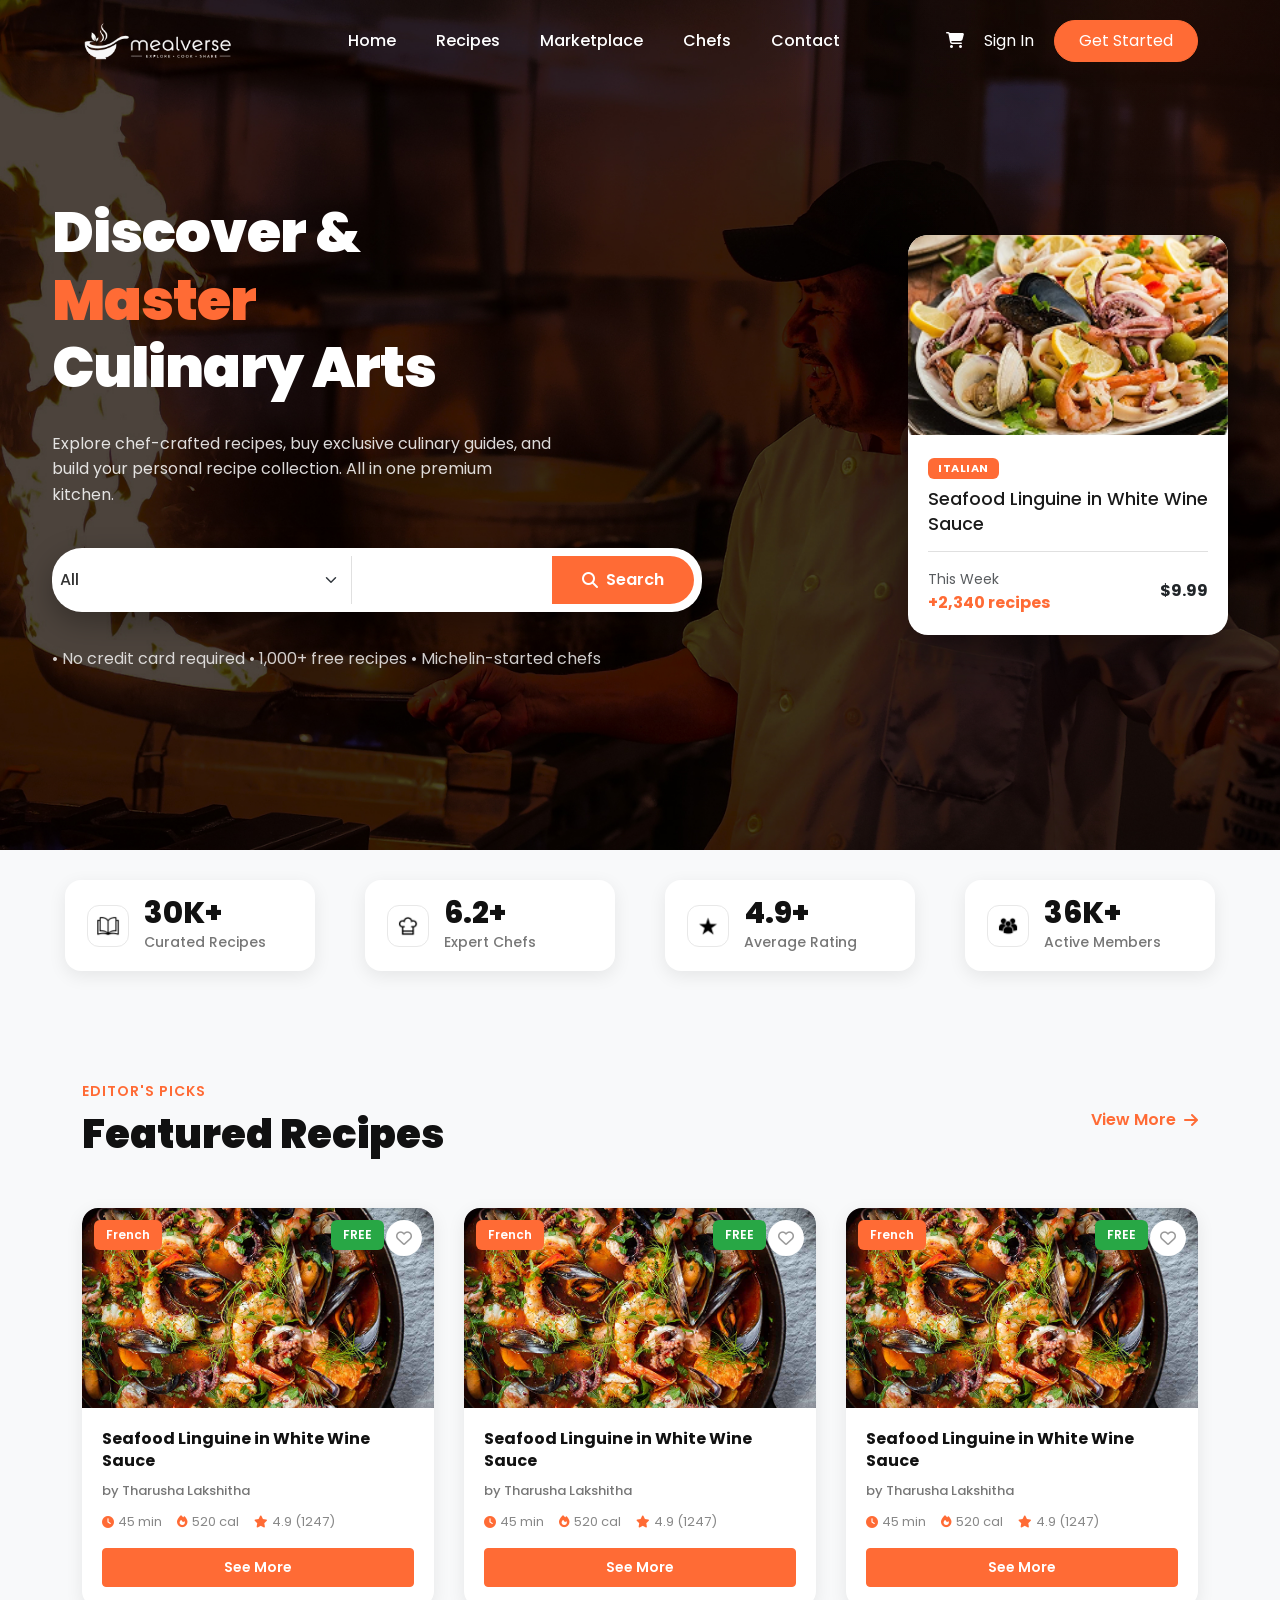
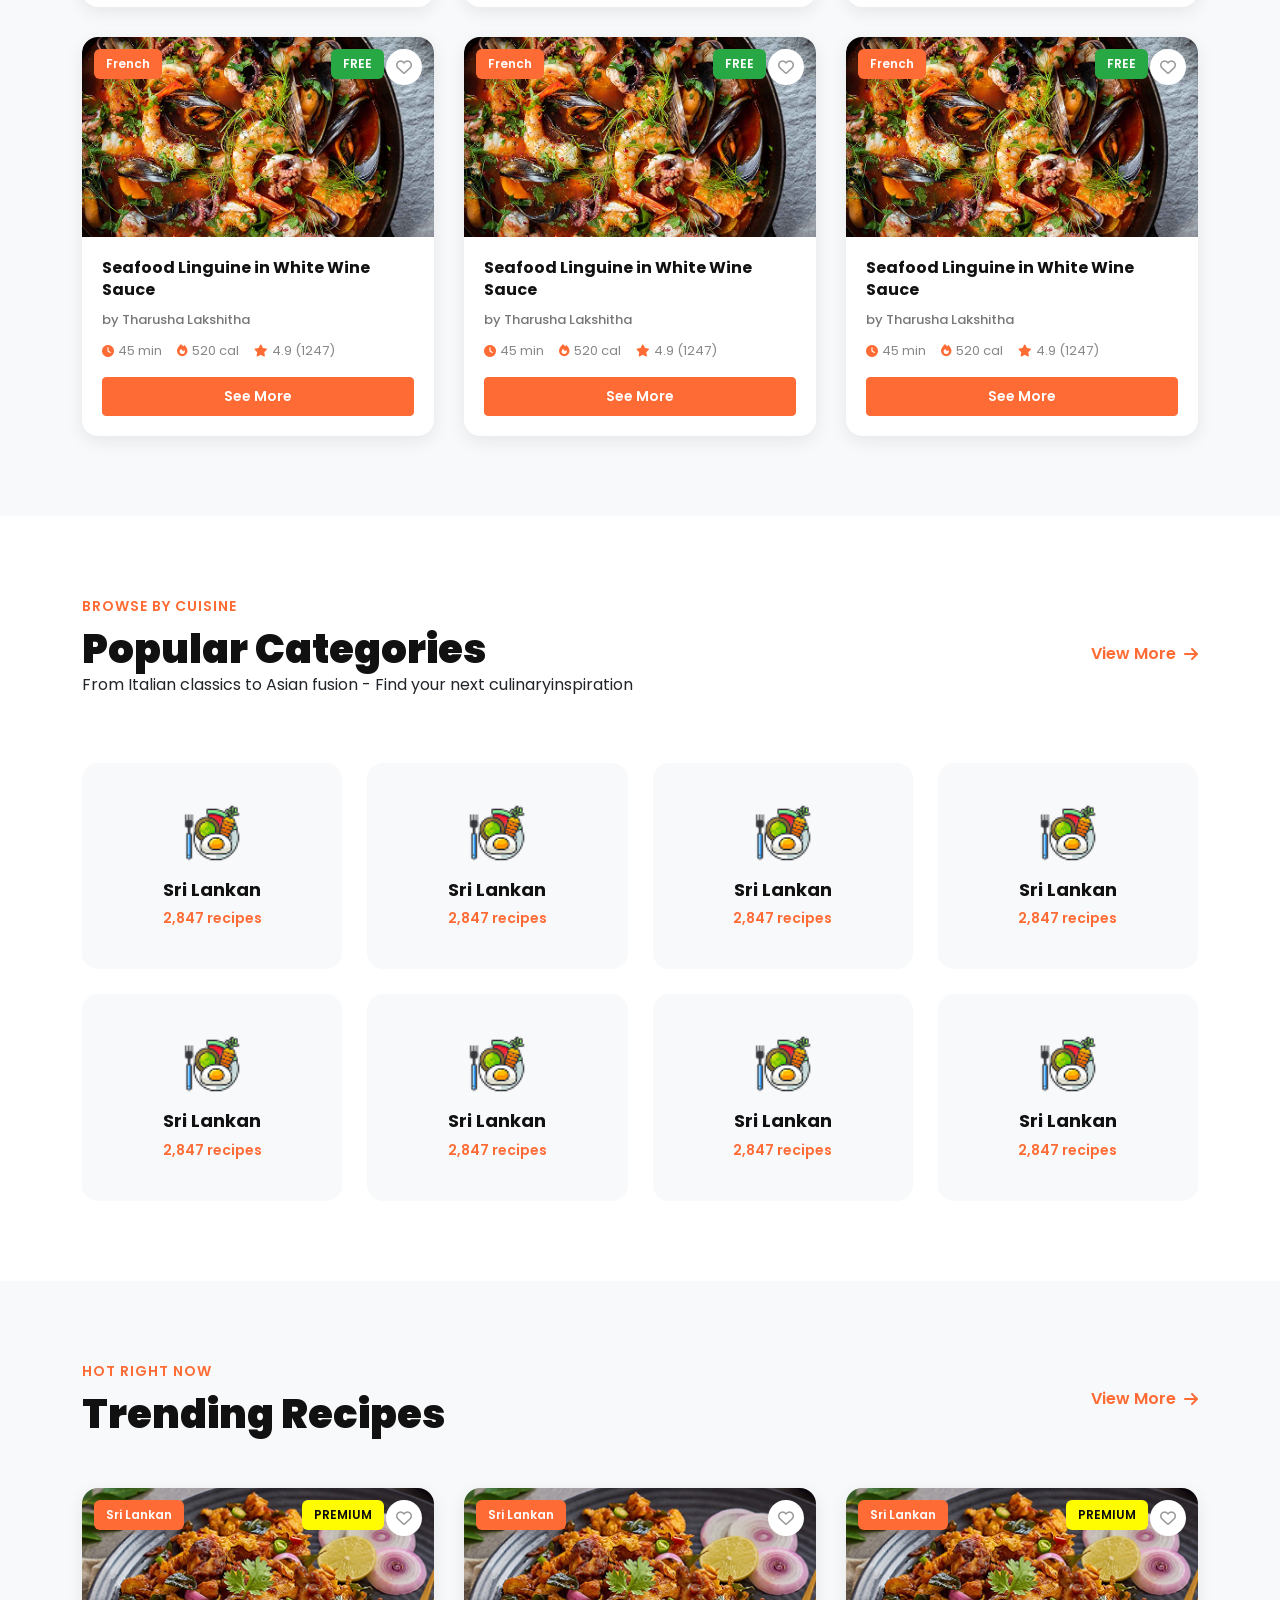
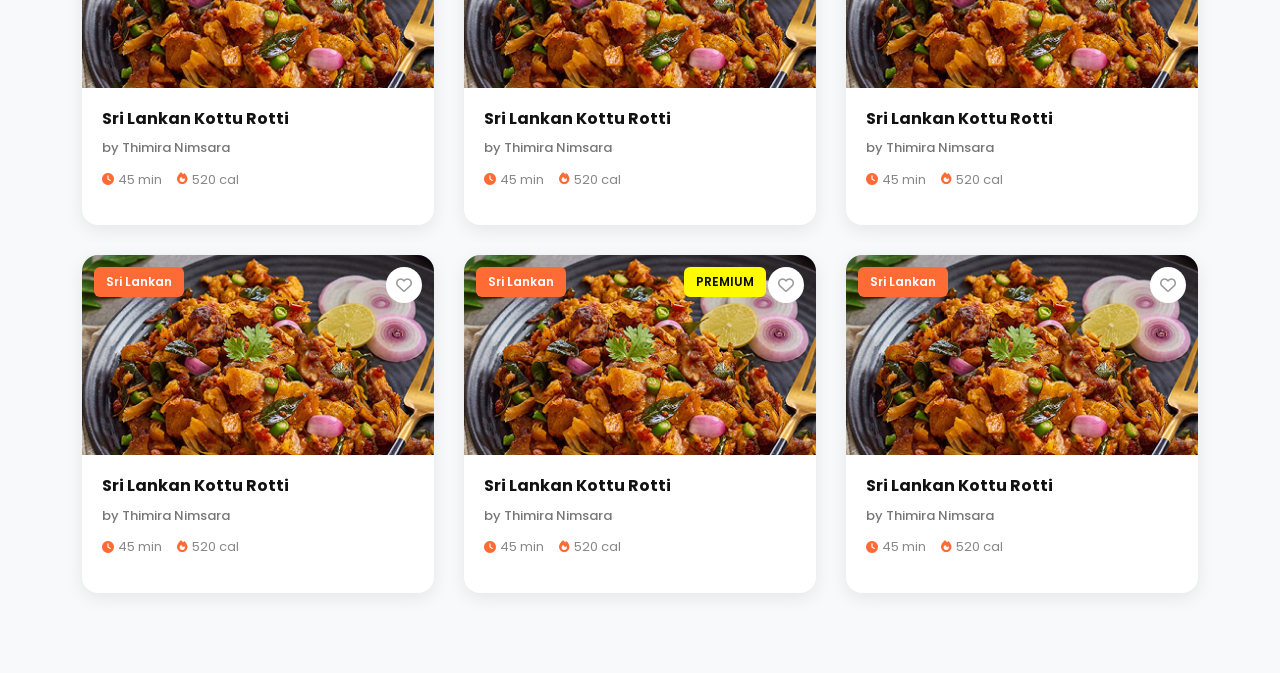
==== index.html @ d797e6d7 "Update index.html" ====
<!DOCTYPE html>

<html>

    <head>

        <meta charset="utf-8">
        <meta content="width=device-width, initial-scale=1.0" name="viewport">

        <link href="https://fonts.googleapis.com/css2?family=Poppins:wght@400;500;600;700;800;900&display=swap" rel="stylesheet">
        <link href="https://cdn.jsdelivr.net/npm/bootstrap@5.3.8/dist/css/bootstrap.min.css" rel="stylesheet" integrity="sha384-sRIl4kxILFvY47J16cr9ZwB07vP4J8+LH7qKQnuqkuIAvNWLzeN8tE5YBujZqJLB" crossorigin="anonymous">
        <link rel="stylesheet" href="https://cdnjs.cloudflare.com/ajax/libs/font-awesome/6.4.0/css/all.min.css">
        <link rel="stylesheet" href="css/style.css">
        
        <title>MealVerse</title>

    </head>


    <body>


        <!--navigation bar-->
       <nav class="navbar navbar-expand-lg">        
        <div class="container">


            <a href="#">
                <img src="css/images/logowhite.png" alt="Mealverse Logo" class="logo">
            </a>
            
            <button class="navbar-toggler" type="button"
                data-bs-toggle="collapse"
                data-bs-target="#navbarNav"
                aria-controls="navbarNav"
                aria-expanded="false"
                aria-label="Toggle navigation">

                <span class="navbar-toggler-icon"></span>
            </button>
            
            <div class="collapse navbar-collapse justify-content-center" id="navbarNav">
                <ul class="navbar-nav gap-lg-4">
            <ul class="navbar-nav gap-lg-4">
    <li class="nav-item"><a class="nav-link" href="index.html">Home</a></li>
    <li class="nav-item"><a class="nav-link" href="recipes.html">Recipes</a></li>
    <li class="nav-item"><a class="nav-link" href="#">Marketplace</a></li>
    <li class="nav-item"><a class="nav-link" href="#">Chefs</a></li>
    <li class="nav-item"><a class="nav-link active" href="contact.html">Contact</a></li>
</ul>

                <div class="nav-buttons mobile-nav-actions">
                    <a class="text-white" href="#"><i class="fa-solid fa-cart-shopping"></i> Cart</a>
                    <a href="#">Sign In</a>
                    <a class="btn btn-primary rounded-pill px-4 py-2" href="#">Get Started</a>
                </div>
            </div>
            <div class="nav-buttons desktop-nav-actions">
                <a class="text-white" href="#"><i class="fa-solid fa-cart-shopping"></i></a>
                <a href="#">Sign In</a>
                <a class="btn btn-primary rounded-pill px-4 py-2" href="#">Get Started</a>
            </div>
        </div>

       </nav>


       <!--hero section-->
       <section class="hero-bg">
        <div class="container-fluid">
            <div class="hero-content">
                <div class="hero-text">
                    <h1 class="hero-title">
                        Discover & <br>
                        <span class="text-primary">Master</span> <br>
                        Culinary Arts
                    </h1>
                    <p class="hero-subtitle">Explore chef-crafted recipes, buy exclusive culinary guides, and build your personal recipe collection. All in one premium kitchen.</p>



                    <!-- Search bar -->
                    <div class="search-wrapper">
                        <select class="form-select search-dropdown">
                            <option selected>All</option>
                            <option>Recipes</option>
                            <option>Chefs</option>
                            <option>Ingredients</option>
                        </select>
                        <input type="text" class="form-control search-input" placeholder="Search recipes, chefs, ingredients...">
                        <button class="btn btn-primary search-btn"><i class="fas fa-search"></i> Search</button>
                    </div>



                    <div class="hero-benefits span">
                        <span>•    No credit card required    •    1,000+ free recipes    •    Michelin-started chefs</span>
                    </div>

                </div>

                <div class="featured-card">
                    <img src="css/images/featured-recipe.jpg" alt="Seafood Linguine" class="card-img-top">
                    <div class="card-body">
                        <span class="badge bg-primary mb-2">ITALIAN</span>
                        <h5 class="card-title">Seafood Linguine in White Wine Sauce</h5>
                        <div class="card-footer">
                            <div>
                                <small class="text-muted">This Week</small>
                                <div class="text-primary fw-bold">+2,340 recipes</div>
                            </div>
                            <span class="fw-bold">$9.99</span>
                        </div>
                    </div>
                </div>
            </div>
        </div>
       </section>






       <!--Featured Tags under the hero-->
       <div class="stats-section">
            <div class="stat-card">
                <div class="stat-icon">
                    <img src="css/images/statsimg/recibook.png" alt="Chef Hat Icon">
                </div>

                <div class="stat-content">
                    <h3>30K+</h3>
                    <p>Curated Recipes</p>
                </div>
            </div>

            <div class="stat-card">
                <div class="stat-icon">
                    <img src="css/images/statsimg/chef-hat.png" alt="Chef Hat Icon">
                </div>

                <div class="stat-content">
                    <h3>6.2+</h3>
                    <p>Expert Chefs</p>
                </div>
            </div>


            <div class="stat-card">
                <div class="stat-icon">
                    <img src="css/images/statsimg/star.png" alt="Recipe Book Icon">
                </div>

                <div class="stat-content">
                    <h3>4.9+</h3>
                    <p>Average Rating</p>
                </div>
            </div>


            <div class="stat-card">
                <div class="stat-icon">
                    <img src="css/images/statsimg/people.png" alt="Bookmark Icon">
                </div>

                <div class="stat-content">
                    <h3>36K+</h3>
                    <p>Active Members</p>
                </div>
            </div>

       </div>



       <!-- featured recipes section -->

        <section class="featured-section">
            <div class="container">
                
                <!-- title -->
                <div class="section-header">
                    <div>
                        <p class="section-label">EDITOR'S PICKS</p>
                        <h2>Featured Recipes</h2>
                    </div>
                    <a href="recipes.html" class="view-more">View More <i class="fas fa-arrow-right"></i></a>
                </div>



                <!-- recipe cards -->
                <div class="recipe-grid">
                    
                    <div class="recipe-card">

                        <div class="recipe-image">
                            <img src="css/images/recipe card.jpg" alt="Recipe">
                            <span class="recipe-badge">French</span>
                            <span class="free-badge">FREE</span>
                            <button class="wishlist-btn"><i class="far fa-heart"></i></button>
                        </div>

                        <div class="recipe-info">
                            <h3>Seafood Linguine in White Wine Sauce</h3>
                            <p class="recipe-author">by Tharusha Lakshitha</p>
                            <div class="recipe-meta">
                                <span><i class="fas fa-clock"></i> 45 min</span>
                                <span><i class="fas fa-fire"></i> 520 cal</span>
                                <span><i class="fas fa-star"></i> 4.9 (1247)</span>
                            </div>
                            <a href="recipes.html" class="btn btn-primary btn-sm">See More</a>
                        </div>

                    </div>



                    <div class="recipe-card">

                        <div class="recipe-image">
                            <img src="css/images/recipe card.jpg" alt="Recipe">
                            <span class="recipe-badge">French</span>
                            <span class="free-badge">FREE</span>
                            <button class="wishlist-btn"><i class="far fa-heart"></i></button>
                        </div>

                        <div class="recipe-info">
                            <h3>Seafood Linguine in White Wine Sauce</h3>
                            <p class="recipe-author">by Tharusha Lakshitha</p>
                            <div class="recipe-meta">
                                <span><i class="fas fa-clock"></i> 45 min</span>
                                <span><i class="fas fa-fire"></i> 520 cal</span>
                                <span><i class="fas fa-star"></i> 4.9 (1247)</span>
                            </div>
                            <a href="#" class="btn btn-primary btn-sm">See More</a>
                        </div>
                        
                    </div>
                    

                    
                    <div class="recipe-card">

                        <div class="recipe-image">
                            <img src="css/images/recipe card.jpg" alt="Recipe">
                            <span class="recipe-badge">French</span>
                            <span class="free-badge">FREE</span>
                            <button class="wishlist-btn"><i class="far fa-heart"></i></button>
                        </div>

                        <div class="recipe-info">
                            <h3>Seafood Linguine in White Wine Sauce</h3>
                            <p class="recipe-author">by Tharusha Lakshitha</p>
                            <div class="recipe-meta">
                                <span><i class="fas fa-clock"></i> 45 min</span>
                                <span><i class="fas fa-fire"></i> 520 cal</span>
                                <span><i class="fas fa-star"></i> 4.9 (1247)</span>
                            </div>
                            <a href="#" class="btn btn-primary btn-sm">See More</a>
                        </div>
                        
                    </div>


                    
                    <div class="recipe-card">

                        <div class="recipe-image">
                            <img src="css/images/recipe card.jpg" alt="Recipe">
                            <span class="recipe-badge">French</span>
                            <span class="free-badge">FREE</span>
                            <button class="wishlist-btn"><i class="far fa-heart"></i></button>
                        </div>

                        <div class="recipe-info">
                            <h3>Seafood Linguine in White Wine Sauce</h3>
                            <p class="recipe-author">by Tharusha Lakshitha</p>
                            <div class="recipe-meta">
                                <span><i class="fas fa-clock"></i> 45 min</span>
                                <span><i class="fas fa-fire"></i> 520 cal</span>
                                <span><i class="fas fa-star"></i> 4.9 (1247)</span>
                            </div>
                            <a href="#" class="btn btn-primary btn-sm">See More</a>
                        </div>
                        
                    </div>
                    

                    
                    <div class="recipe-card">

                        <div class="recipe-image">
                            <img src="css/images/recipe card.jpg" alt="Recipe">
                            <span class="recipe-badge">French</span>
                            <span class="free-badge">FREE</span>
                            <button class="wishlist-btn"><i class="far fa-heart"></i></button>
                        </div>

                        <div class="recipe-info">
                            <h3>Seafood Linguine in White Wine Sauce</h3>
                            <p class="recipe-author">by Tharusha Lakshitha</p>
                            <div class="recipe-meta">
                                <span><i class="fas fa-clock"></i> 45 min</span>
                                <span><i class="fas fa-fire"></i> 520 cal</span>
                                <span><i class="fas fa-star"></i> 4.9 (1247)</span>
                            </div>
                            <a href="#" class="btn btn-primary btn-sm">See More</a>
                        </div>
                        
                    </div>
                    

                    
                    <div class="recipe-card">

                        <div class="recipe-image">
                            <img src="css/images/recipe card.jpg" alt="Recipe">
                            <span class="recipe-badge">French</span>
                            <span class="free-badge">FREE</span>
                            <button class="wishlist-btn"><i class="far fa-heart"></i></button>
                        </div>

                        <div class="recipe-info">
                            <h3>Seafood Linguine in White Wine Sauce</h3>
                            <p class="recipe-author">by Tharusha Lakshitha</p>
                            <div class="recipe-meta">
                                <span><i class="fas fa-clock"></i> 45 min</span>
                                <span><i class="fas fa-fire"></i> 520 cal</span>
                                <span><i class="fas fa-star"></i> 4.9 (1247)</span>
                            </div>
                            <a href="#" class="btn btn-primary btn-sm">See More</a>
                        </div>
                        
                    </div>
                    


                </div>

            </div>
        </section>




        <!--Populer Section-->

        <section class="popular-section">
            <div class="container">
                <div class="section-header">
                    <div>
                        <p class="section-label">BROWSE BY CUISINE</p>
                        <h2>Popular Categories</h2>
                        <p>From Italian classics to Asian fusion - Find your next culinaryinspiration</p>
                    </div>
                    <a href="#" class="view-more">View More <i class="fas fa-arrow-right"></i></a>
                </div>

                <div class="category-grid">

                    <div class="category-card">
                        <img src="css\images\catogories\cat1.png" alt="Category Icon">
                        <h3>Sri Lankan</h3>
                        <p>2,847 recipes</p>
                    </div>


                    <div class="category-card">
                        <img src="css\images\catogories\cat1.png" alt="Category Icon">
                        <h3>Sri Lankan</h3>
                        <p>2,847 recipes</p>
                    </div>
                    
                    
                    <div class="category-card">
                        <img src="css\images\catogories\cat1.png" alt="Category Icon">
                        <h3>Sri Lankan</h3>
                        <p>2,847 recipes</p>
                    </div>
                    
                    
                    <div class="category-card">
                        <img src="css\images\catogories\cat1.png" alt="Category Icon">
                        <h3>Sri Lankan</h3>
                        <p>2,847 recipes</p>
                    </div>
                    
                    
                    <div class="category-card">
                        <img src="css\images\catogories\cat1.png" alt="Category Icon">
                        <h3>Sri Lankan</h3>
                        <p>2,847 recipes</p>
                    </div>
                    
                    
                    <div class="category-card">
                        <img src="css\images\catogories\cat1.png" alt="Category Icon">
                        <h3>Sri Lankan</h3>
                        <p>2,847 recipes</p>
                    </div>
                    
                    
                    <div class="category-card">
                        <img src="css\images\catogories\cat1.png" alt="Category Icon">
                        <h3>Sri Lankan</h3>
                        <p>2,847 recipes</p>
                    </div>
                    
                    
                    <div class="category-card">
                        <img src="css\images\catogories\cat1.png" alt="Category Icon">
                        <h3>Sri Lankan</h3>
                        <p>2,847 recipes</p>
                    </div>
                    


                </div>
            </div>


        </section>




        <!-- trending recipes section -->

        <section class="trending-section">
            <div class="container">
                
                <!-- title -->
                <div class="section-header">
                    <div>
                        <p class="section-label">HOT RIGHT NOW</p>
                        <h2>Trending Recipes</h2>
                    </div>
                    <a href="#" class="view-more">View More <i class="fas fa-arrow-right"></i></a>
                </div>



                <!-- recipe cards -->
                <div class="recipe-grid">
                    
                    <div href="#"; class="recipe-card">

                        <div class="recipe-image">
                            <img src="css/images/trending/trending1.jpg" alt="trending recipe">
                            <span class="recipe-badge">Sri Lankan</span>
                            <span class="premium-badge">PREMIUM</span>
                            <button class="wishlist-btn"><i class="far fa-heart"></i></button>
                        </div>

                        <a href="#" class="recipe-link">
                            <div class="recipe-info">
                                <h3>Sri Lankan Kottu Rotti</h3>
                                <p class="recipe-author">by Thimira Nimsara</p>
                                <div class="recipe-meta">
                                    <span><i class="fas fa-clock"></i> 45 min</span>
                                    <span><i class="fas fa-fire"></i> 520 cal</span>
                                </div>
                            </div>
                        </a>
                    </div>


                    <div href="#"; class="recipe-card">

                        <div class="recipe-image">
                            <img src="css/images/trending/trending1.jpg" alt="trending recipe">
                            <span class="recipe-badge">Sri Lankan</span>
                            <button class="wishlist-btn"><i class="far fa-heart"></i></button>
                        </div>

                        <a href="#" class="recipe-link">
                            <div class="recipe-info">
                                <h3>Sri Lankan Kottu Rotti</h3>
                                <p class="recipe-author">by Thimira Nimsara</p>
                                <div class="recipe-meta">
                                    <span><i class="fas fa-clock"></i> 45 min</span>
                                    <span><i class="fas fa-fire"></i> 520 cal</span>
                                </div>
                            </div>
                        </a>
                    </div>


                    <div href="#"; class="recipe-card">

                        <div class="recipe-image">
                            <img src="css/images/trending/trending1.jpg" alt="trending recipe">
                            <span class="recipe-badge">Sri Lankan</span>
                            <span class="premium-badge">PREMIUM</span>
                            <button class="wishlist-btn"><i class="far fa-heart"></i></button>
                        </div>

                        <a href="#" class="recipe-link">
                            <div class="recipe-info">
                                <h3>Sri Lankan Kottu Rotti</h3>
                                <p class="recipe-author">by Thimira Nimsara</p>
                                <div class="recipe-meta">
                                    <span><i class="fas fa-clock"></i> 45 min</span>
                                    <span><i class="fas fa-fire"></i> 520 cal</span>
                                </div>
                            </div>
                        </a>
                    </div>


                    <div href="#"; class="recipe-card">

                        <div class="recipe-image">
                            <img src="css/images/trending/trending1.jpg" alt="trending recipe">
                            <span class="recipe-badge">Sri Lankan</span>
                            <button class="wishlist-btn"><i class="far fa-heart"></i></button>
                        </div>

                        <a href="#" class="recipe-link">
                            <div class="recipe-info">
                                <h3>Sri Lankan Kottu Rotti</h3>
                                <p class="recipe-author">by Thimira Nimsara</p>
                                <div class="recipe-meta">
                                    <span><i class="fas fa-clock"></i> 45 min</span>
                                    <span><i class="fas fa-fire"></i> 520 cal</span>
                                </div>
                            </div>
                        </a>
                    </div>


                    <div href="#"; class="recipe-card">

                        <div class="recipe-image">
                            <img src="css/images/trending/trending1.jpg" alt="trending recipe">
                            <span class="recipe-badge">Sri Lankan</span>
                            <span class="premium-badge">PREMIUM</span>
                            <button class="wishlist-btn"><i class="far fa-heart"></i></button>
                        </div>

                        <a href="#" class="recipe-link">
                            <div class="recipe-info">
                                <h3>Sri Lankan Kottu Rotti</h3>
                                <p class="recipe-author">by Thimira Nimsara</p>
                                <div class="recipe-meta">
                                    <span><i class="fas fa-clock"></i> 45 min</span>
                                    <span><i class="fas fa-fire"></i> 520 cal</span>
                                </div>
                            </div>
                        </a>
                    </div>


                    <div href="#"; class="recipe-card">
                        
                        <div class="recipe-image">
                            <img src="css/images/trending/trending1.jpg" alt="trending recipe">
                            <span class="recipe-badge">Sri Lankan</span>
                            <button class="wishlist-btn"><i class="far fa-heart"></i></button>
                        </div>

                        <a href="#" class="recipe-link">
                            <div class="recipe-info">
                                <h3>Sri Lankan Kottu Rotti</h3>
                                <p class="recipe-author">by Thimira Nimsara</p>
                                <div class="recipe-meta">
                                    <span><i class="fas fa-clock"></i> 45 min</span>
                                    <span><i class="fas fa-fire"></i> 520 cal</span>
                                </div>
                            </div>
                        </a>
                    </div>
                    




                </div>
            </div>
        </section>
       



       <!-- Bootstrap JS library-->
    <script src="https://cdn.jsdelivr.net/npm/bootstrap@5.3.8/dist/js/bootstrap.bundle.min.js" integrity="sha384-FKyoEForCGlyvwx9Hj09JcYn3nv7wiPVlz7YYwJrWVcXK/BmnVDxM+D2scQbITxI" crossorigin="anonymous"></script>
    </body>

</html>
---- css/style.css ----
:root {
            --bs-primary: #FF6B35;
            --bs-primary-rgb: 255, 107, 53;
            --dark-bg: #1A1A1A;
            --darker-bg: #0F0F0F;
        }
        
        .navbar{
          position:absolute;
          background: transparent;
          top:0;
          left: 0;
          width: 100%;
          padding: 20px 0;
          z-index: 1000;
        }

        .navbar .container {
          align-items: center;
          gap: 1rem;
        }

        .logo{
          width: 150px;
          height: auto;
          margin-right: 10px;
        }

        .navbar-brand{
          color: #fff;
        }

        .navbar-toggler {
          border: 0;
          padding: 0.35rem;
          margin-left: auto;
        }

        .navbar-toggler:focus {
          box-shadow: none;
        }

        .navbar-toggler-icon {
          background-image: url("data:image/svg+xml,%3csvg xmlns='http://www.w3.org/2000/svg' viewBox='0 0 30 30'%3e%3cpath stroke='rgba(255,255,255,1)' stroke-linecap='round' stroke-miterlimit='10' stroke-width='2' d='M4 7h22M4 15h22M4 23h22'/%3e%3c/svg%3e");
          width: 1.4rem;
          height: 1.4rem;
        }

        .navbar-collapse {
          justify-content: center;
        }

        .navbar-nav {
          gap: 0.5rem 1.5rem;
        }

        .nav-buttons{
          display:flex;
          align-items:center;
          gap:20px;
          margin-left: auto;
        }

        .nav-buttons a {
          color: white;
          text-decoration: none;
        }

        .mobile-nav-actions {
          display: none;
        }

        .nav-link{
          color: white !important;
          font-weight: 500;
        }

        .nav-link:hover {
          color: var(--bs-primary) !important;
        }

        @media (max-width:991px){

    .navbar .container {
        flex-wrap: wrap;
    }

    .navbar-collapse{
        margin-top:16px;
        width: 100%;
        background:rgba(0,0,0,.9);
        border-radius:12px;
        padding:16px 20px;
    }

    .navbar-nav{
        text-align:center;
        display: flex;
        flex-direction: column;
        gap: 0.25rem;
    }

    .nav-link{
        padding:10px 0;
    }

    .desktop-nav-actions {
        display: none;
    }

    .mobile-nav-actions {
        display: flex;
        flex-direction: column;
        gap: 12px;
        margin-top: 16px;
        width: 100%;
        align-items: center;
        margin-left: 0;
    }

    .mobile-nav-actions .btn {
        width: 100%;
        text-align: center;
    }

}

@media (max-width:576px){
    .logo{
        width: 120px;
    }

    .navbar-toggler {
        margin-left: auto;
    }
}









    body {
      font-family: 'Poppins', sans-serif;
      background-color: #f8f9fa;
      color: #212529;
      margin: 0;
      padding: 0;
    }

    .text-primary { color: var(--bs-primary) !important; }
    .bg-primary { background-color: var(--bs-primary) !important; }
    
    .btn-primary { 
      background-color: var(--bs-primary); 
      border-color: var(--bs-primary); 
    }
    
    .btn-primary:hover {
      background-color: #e55a2b;
      border-color: #e55a2b;
    }

    /* Hero Section */
    .hero-bg {
      background: url('images/background.jpg');
      background-size: cover;
      background-position: center;
      background-attachment: fixed;
      min-height: 850px;
      display: flex;
      align-items: center;
      padding: 80px 40px 60px;
      position: relative;
      overflow: hidden;
    }

    .hero-bg::before {
      content: '';
      position: absolute;
      inset: -50% -20% auto auto;
      width: 800px;
      height: 800px;
      background: radial-gradient(circle, rgba(255, 107, 53, 0.08) 0%, transparent 70%);
      border-radius: 50%;
      z-index: 0;
    }

    .hero-bg .container-fluid {
      position: relative;
      z-index: 1;
    }

    .hero-content {
      display: flex;
      align-items: center;
      gap: 60px;
      max-width: 1400px;
      margin: 0 auto;
    }

    .hero-text {
      flex: 1;
      color: white;
      min-width: 500px;
    }

    .hero-title {
      font-size: 3.5rem;
      font-weight: 900;
      line-height: 1.2;
      margin-bottom: 30px;
      letter-spacing: -1px;
    }

    .hero-subtitle {
      font-size: 1rem;
      line-height: 1.6;
      margin-bottom: 40px;
      color: rgba(255, 255, 255, 0.85);
      max-width: 500px;
    }

    /* Search Bar */
    .search-wrapper {
      display: flex;
      gap: 0;
      align-items: center;
      background: white;
      border-radius: 30px;
      padding: 8px;
      box-shadow: 0 10px 30px rgba(0, 0, 0, 0.3);
      max-width: 650px;
      margin-bottom: 35px;
    }

    .search-dropdown {
      border: none;
      border-right: 1px solid #e0e0e0;
      border-radius: 25px 0 0 25px;
      padding: 12px 0px;

      font-weight: 500;
      background-color: white;
      color: #333;
    }

    .search-dropdown:focus {
      outline: none;
      box-shadow: none;
      border-right: 1px solid #e0e0e0;
    }

    .search-input {
      flex: 1;
      border: none;
      padding: 12px 100px;
      background: transparent;
      color: #333;
    }

    .search-input::placeholder { color: #999; }
    .search-input:focus { outline: none; }

    .search-btn {
      border: none;
      border-radius: 0 25px 25px 0;
      padding: 12px 30px;
      background-color: var(--bs-primary);
      color: white;
      font-weight: 600;
      cursor: pointer;
      display: flex;
      align-items: center;
      gap: 8px;
      white-space: nowrap;
    }

    .search-btn:hover { background-color: #e55a2b; }



    /* Hero Benefits */

    .hero-benefits span {
      display: flex;
      align-items: center;
      gap: 8px;
      color: rgba(255, 255, 255, 0.8);
    }


    /* Featured Card */
    .featured-card {
      flex-shrink: 0;
      width: 320px;
      background: white;
      border-radius: 20px;
      overflow: hidden;
      box-shadow: 0 20px 50px rgba(0, 0, 0, 0.4);
      transition: all 0.3s ease;
    }

    .featured-card:hover {
      transform: translateY(-10px);
      box-shadow: 0 30px 60px rgba(0, 0, 0, 0.5);
    }

    .featured-card .card-img-top {
      height: 200px;
      object-fit: cover;
      transition: transform 0.3s ease;
    }

    .featured-card:hover .card-img-top { transform: scale(1.05); }

    .featured-card .card-body {
      padding: 20px;
    }

    .featured-card .badge {
      font-size: 0.7rem;
      letter-spacing: 0.5px;
      padding: 5px 10px;
    }

    .featured-card .card-title {
      font-size: 1.1rem;
      color: #1a1a1a;
      margin-bottom: 15px;
      line-height: 1.4;
    }

    .featured-card .card-footer {
      display: flex;
      justify-content: space-between;
      align-items: center;
      padding-top: 15px;
      border-top: 1px solid #e0e0e0;
      background: transparent;
      padding-left: 0;
      padding-right: 0;
    }

    /* Responsive */
    @media (max-width: 1200px) {
      .hero-content { gap: 40px; }
      .hero-text { min-width: auto; }
      .hero-title { font-size: 2.8rem; }
      .featured-card { width: 280px; }
    }

    @media (max-width: 992px) {
      .hero-bg { padding: 60px 20px 40px; }
      .hero-content { flex-direction: column; gap: 50px; }
      .hero-text { 
        min-width: auto;
        width: 100%;
        text-align: center;
      }
      .hero-title { font-size: 2.5rem; }
      .search-wrapper { max-width: 100%; }
      .hero-benefits { justify-content: center; }
      .featured-card { width: 100%; max-width: 350px; }
    }

    @media (max-width: 576px) {
      .hero-bg { 
        min-height: auto;
        padding: 40px 15px 30px;
      }
      .hero-title { font-size: 1.8rem; }
      .hero-subtitle { font-size: 0.9rem; }
      .search-wrapper { 
        flex-direction: column;
        border-radius: 15px;
        max-width: 100%;
      }
      .search-dropdown { border-radius: 12px 12px 0 0; border-right: none; border-bottom: 1px solid #e0e0e0; }
      .search-input { border-radius: 0; }
      .search-btn { border-radius: 0 0 12px 12px; width: 100%; justify-content: center; }
      .hero-benefits { flex-direction: column; gap: 15px; }
      .featured-card { width: 100%; max-width: 100%; }
    }



    .stats-section {
      display: flex;
      flex-wrap: wrap;
      gap: 50px;
      justify-content: center;
      margin-top: 30px;
      margin-bottom: 30px;
    }

    .stat-card{
      display:flex;
      align-items:center;
      gap:15px;

      background:#fff;
      padding:18px 22px;

      border-radius:16px;
      box-shadow:0 5px 18px rgba(0,0,0,.08);

      width:250px;
    }

    .stat-icon{
      width:42px;
      height:42px;

      display:flex;
      align-items:center;
      justify-content:center;

      border:1px solid #e8e8e8;
      border-radius:12px;

      color:#FF6B35;
      font-size:18px;

      flex-shrink:0;
      overflow: hidden;
    }

    /* added icons for stats section */
    .stat-icon img,
    .stat-icon svg {
      width: 24px;
      height: 24px;
      display: block;
      object-fit: contain;
    }

    .stat-icon svg {
      fill: currentColor;
    }

    .stat-content h3{
      margin:0;
      font-size:30px;
      font-weight:800;
      line-height:1;
      color:#111;
    }

   .stat-content p{
      margin-top:4px;
      margin-bottom:0;

      font-size:14px;
      color:#777;
      font-weight:500;
    }

    .featured-section{
      padding: 80px 0;
      background-color: #f8f9fa;
    }

    .section-header {
      display: flex;
      justify-content: space-between;
      align-items: center;
      margin-bottom: 50px;
    }

    .section-label {
      color: var(--bs-primary);
      font-weight: 600;
      font-size: 14px;
      margin: 0 0 8px 0;
      text-transform: uppercase;
      letter-spacing: 1px;
    }

    .section-header h2 {
      margin: 0;
      font-size: 40px;
      font-weight: 900;
      color: #111;
    }

    .view-more {
      color: var(--bs-primary);
      text-decoration: none;
      font-weight: 600;
      font-size: 16px;
      display: flex;
      align-items: center;
      gap: 8px;
      transition: gap 0.3s ease;
    }

    .view-more:hover {
      gap: 12px;
    }

    .recipe-grid {
      display: grid;
      grid-template-columns: repeat(3, 1fr);
      gap: 30px;
    }

    .recipe-card {
      background: white;
      border-radius: 16px;
      overflow: hidden;
      box-shadow: 0 5px 18px rgba(0, 0, 0, 0.08);
      transition: transform 0.3s ease, box-shadow 0.3s ease;
    }

    .recipe-card:hover {
      transform: translateY(-5px);
      box-shadow: 0 10px 30px rgba(0, 0, 0, 0.12);
    }

    .recipe-image {
      position: relative;
      width: 100%;
      height: 200px;
      overflow: hidden;
    }

    .recipe-image img {
      width: 100%;
      height: 100%;
      object-fit: cover;
    }

    .recipe-badge {
      position: absolute;
      top: 12px;
      left: 12px;
      background-color: var(--bs-primary);
      color: white;
      padding: 6px 12px;
      border-radius: 6px;
      font-weight: 600;
      font-size: 12px;
    }


    /*recipe container special recipe bacgroudn colour*/
    .recipe-badge.special {
      background-color: #28a745;
    }

    .free-badge {
      position: absolute;
      top: 12px;
      right: 50px;
      background-color: #28a745;
      color: white;
      padding: 6px 12px;
      border-radius: 6px;
      font-weight: 600;
      font-size: 12px;
    }

    .wishlist-btn {
      position: absolute;
      top: 12px;
      right: 12px;
      background: white;
      border: none;
      width: 36px;
      height: 36px;
      border-radius: 50%;
      display: flex;
      align-items: center;
      justify-content: center;
      cursor: pointer;
      color: #999;
      font-size: 16px;
      transition: all 0.3s ease;
    }

    .wishlist-btn:hover {
      background-color: var(--bs-primary);
      color: white;
    }

    .recipe-info {
      padding: 20px;
    }

    .recipe-info h3 {
      margin: 0 0 8px 0;
      font-size: 16px;
      font-weight: 700;
      color: #111;
      line-height: 1.4;
    }

    .recipe-author {
      margin: 0 0 12px 0;
      font-size: 13px;
      color: #777;
      font-weight: 500;
    }

    .recipe-meta {
      display: flex;
      gap: 15px;
      font-size: 13px;
      color: #888;
      margin-bottom: 16px;
    }

    .recipe-meta span {
      display: flex;
      align-items: center;
      gap: 4px;
    }

    .recipe-meta i {
      color: var(--bs-primary);
      font-size: 12px;
    }

    .recipe-info .btn-primary {
      width: 100%;
      font-weight: 600;
      padding: 8px 12px;
    }

    @media (max-width: 1024px) {
      .recipe-grid {
        grid-template-columns: repeat(2, 1fr);
        gap: 25px;
      }

      .section-header h2 {
        font-size: 32px;
      }
    }

    @media (max-width: 576px) {
      .featured-section {
        padding: 50px 0;
      }

      .section-header {
        flex-direction: column;
        align-items: flex-start;
        margin-bottom: 30px;
      }

      .recipe-grid {
        grid-template-columns: 1fr;
        gap: 20px;
      }

      .section-header h2 {
        font-size: 28px;
      }

      .view-more {
        margin-top: 12px;
        font-size: 14px;
      }

      .recipe-image {
        height: 160px;
      }

      .recipe-info {
        padding: 16px;
      }

      .recipe-info h3 {
        font-size: 14px;
      }

      .recipe-meta {
        gap: 10px;
        font-size: 12px;
        margin-bottom: 12px;
      }
    }

      .popular-section{
      padding: 80px 0;
      background-color: white ;
    }


    .category-grid {
      display: grid;
      grid-template-columns: repeat(4, 1fr);
      gap: 25px;
    }

    .category-card {
      background: #f8f9fa;
      border-radius: 16px;
      padding: 40px 20px;
      text-align: center;
      transition: all 0.3s ease;
      cursor: pointer;
    }

    .category-card:hover {
      background: #eef0f4;
      transform: translateY(-5px);
    }

    .category-card img {
      width: 60px;
      height: 60px;
      margin-bottom: 16px;
      object-fit: contain;
    }

    .category-card h3 {
      margin: 0 0 8px 0;
      font-size: 18px;
      font-weight: 700;
      color: #111;
    }

    .category-card p {
      margin: 0;
      font-size: 14px;
      font-weight: 600;
      color: var(--bs-primary);
    }


    .trending-section{
      padding: 80px 0;
      background-color: #f8f9fa;
    }

    @media (max-width: 576px) {
    .trending-section {
      padding: 50px 0;
    }
    }

    .premium-badge {
    position: absolute;
    top: 12px;
    right: 50px;
    background-color: #fffb00;
    color: rgb(12, 12, 12);
    padding: 6px 12px;
    border-radius: 6px;
    font-weight: 600;
    font-size: 12px;
    }

    .recipe-link {
    text-decoration: none;
    color: inherit;
    display: block;
    }

    .recipe-link:hover {
    text-decoration: none;
    color: inherit;
    }
/* ================= Contact Page Styles ================= */

.contact-hero {
  background: linear-gradient(rgba(15, 15, 15, 0.85), rgba(15, 15, 15, 0.85)), url('images/background.jpg');
  background-size: cover;
  background-position: center;
  padding: 140px 20px 60px;
}

.contact-hero h1 {
  font-size: 3rem;
}

.contact-hero p {
  color: rgba(255, 255, 255, 0.8);
  max-width: 600px;
  margin: 0 auto;
}

.contact-info-wrapper {
  background-color: var(--dark-bg);
  box-shadow: 0 10px 30px rgba(0, 0, 0, 0.15);
}

.info-icon {
  width: 45px;
  height: 45px;
  background-color: rgba(255, 107, 53, 0.15);
  color: var(--bs-primary);
  display: flex;
  align-items: center;
  justify-content: center;
  border-radius: 12px;
  font-size: 18px;
}

.social-btn {
  display: inline-flex;
  align-items: center;
  justify-content: center;
  width: 38px;
  height: 38px;
  background-color: rgba(255, 255, 255, 0.1);
  color: #fff;
  border-radius: 50%;
  margin-right: 8px;
  text-decoration: none;
  transition: all 0.3s ease;
}

.social-btn:hover {
  background-color: var(--bs-primary);
  color: #fff;
  transform: translateY(-3px);
}

.contact-form-card {
  border: 1px solid #eee;
}

.custom-input {
  padding: 12px 16px;
  border-radius: 10px;
  border: 1px solid #e0e0e0;
  background-color: #f8f9fa;
}

.custom-input:focus {
  border-color: var(--bs-primary);
  box-shadow: 0 0 0 0.25rem rgba(255, 107, 53, 0.15);
  background-color: #fff;
}
/* ================= Contact Page Styles ================= */

.contact-hero {
  background: linear-gradient(rgba(15, 15, 15, 0.85), rgba(15, 15, 15, 0.85)), url('images/background.jpg');
  background-size: cover;
  background-position: center;
  padding: 140px 20px 60px;
}

.contact-hero h1 {
  font-size: 3rem;
}

.contact-hero p {
  color: rgba(255, 255, 255, 0.8);
  max-width: 600px;
  margin: 0 auto;
}

.contact-info-wrapper {
  background-color: var(--dark-bg);
  box-shadow: 0 10px 30px rgba(0, 0, 0, 0.15);
}

.info-icon {
  width: 45px;
  height: 45px;
  background-color: rgba(255, 107, 53, 0.15);
  color: var(--bs-primary);
  display: flex;
  align-items: center;
  justify-content: center;
  border-radius: 12px;
  font-size: 18px;
}

.social-btn {
  display: inline-flex;
  align-items: center;
  justify-content: center;
  width: 38px;
  height: 38px;
  background-color: rgba(255, 255, 255, 0.1);
  color: #fff;
  border-radius: 50%;
  margin-right: 8px;
  text-decoration: none;
  transition: all 0.3s ease;
}

.social-btn:hover {
  background-color: var(--bs-primary);
  color: #fff;
  transform: translateY(-3px);
}

.contact-form-card {
  border: 1px solid #eee;
}

.custom-input {
  padding: 12px 16px;
  border-radius: 10px;
  border: 1px solid #e0e0e0;
  background-color: #f8f9fa;
}

.custom-input:focus {
  border-color: var(--bs-primary);
  box-shadow: 0 0 0 0.25rem rgba(255, 107, 53, 0.15);
  background-color: #fff;
}
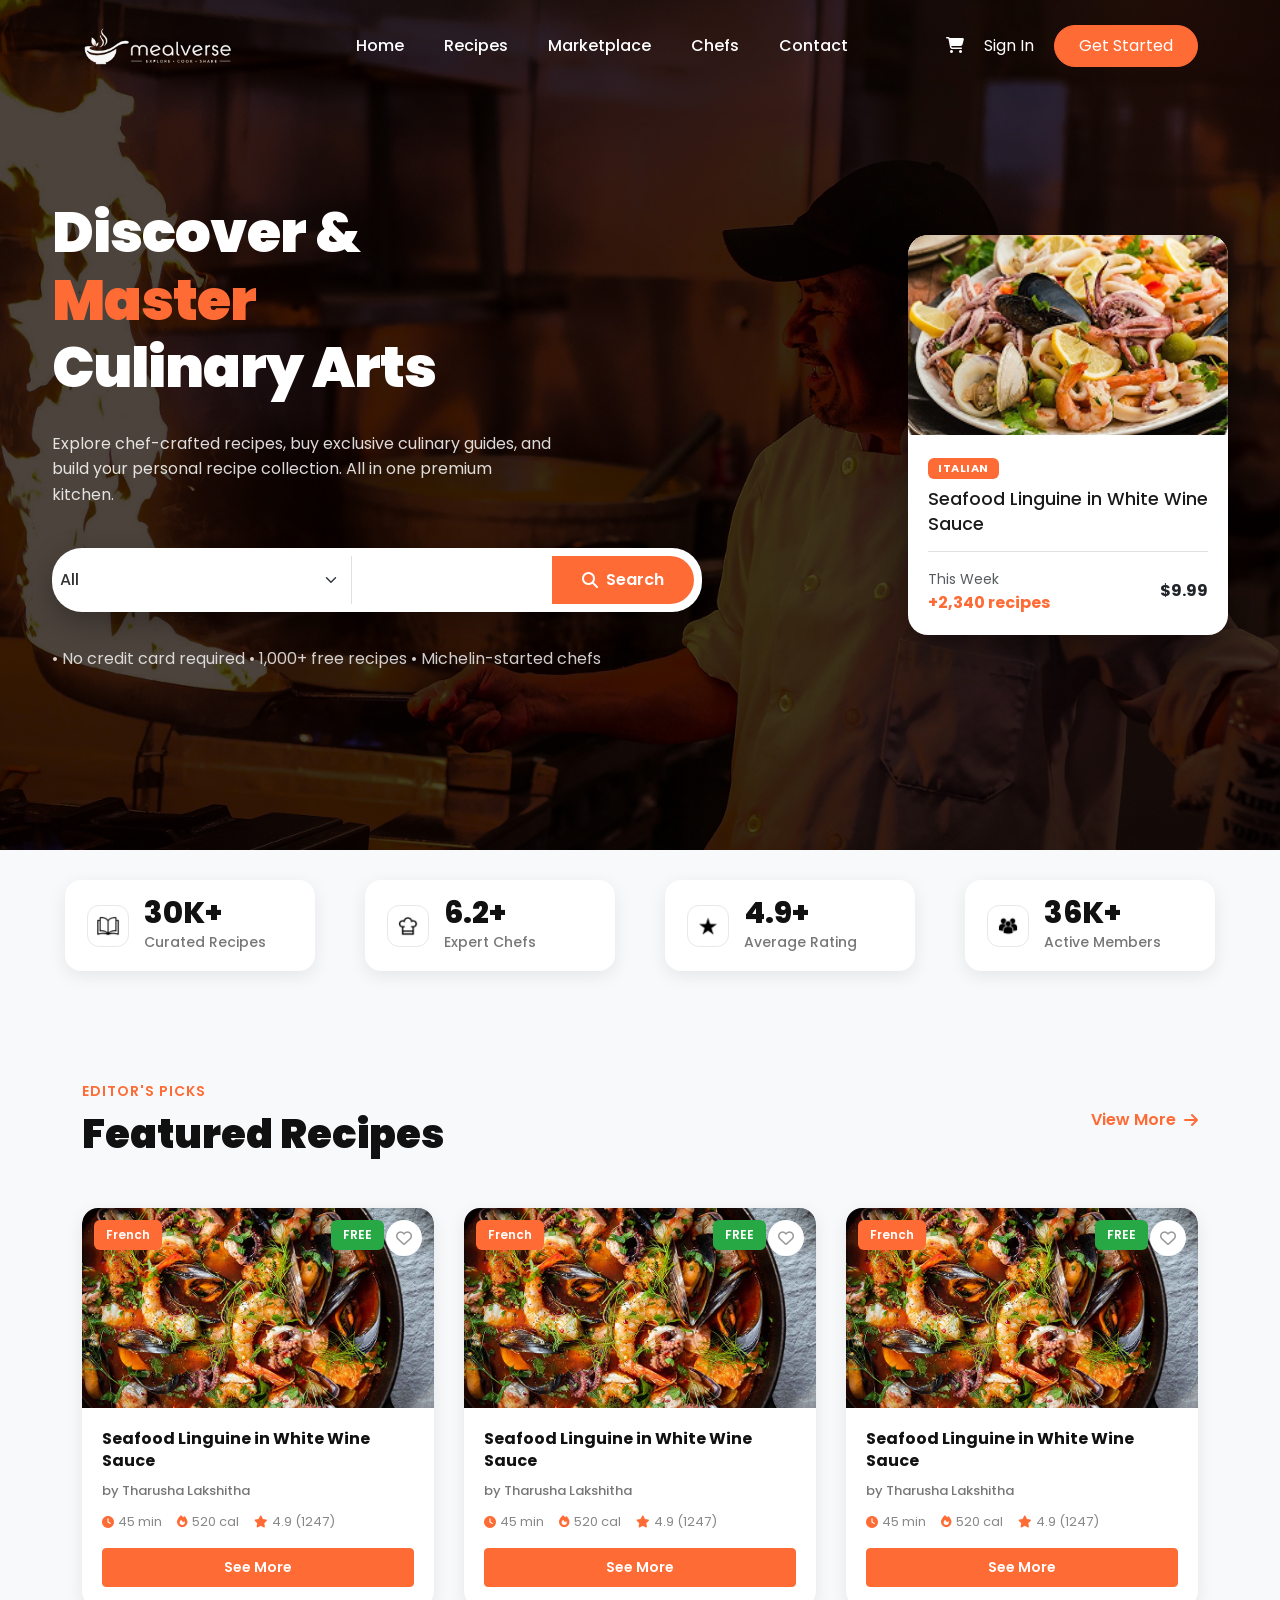
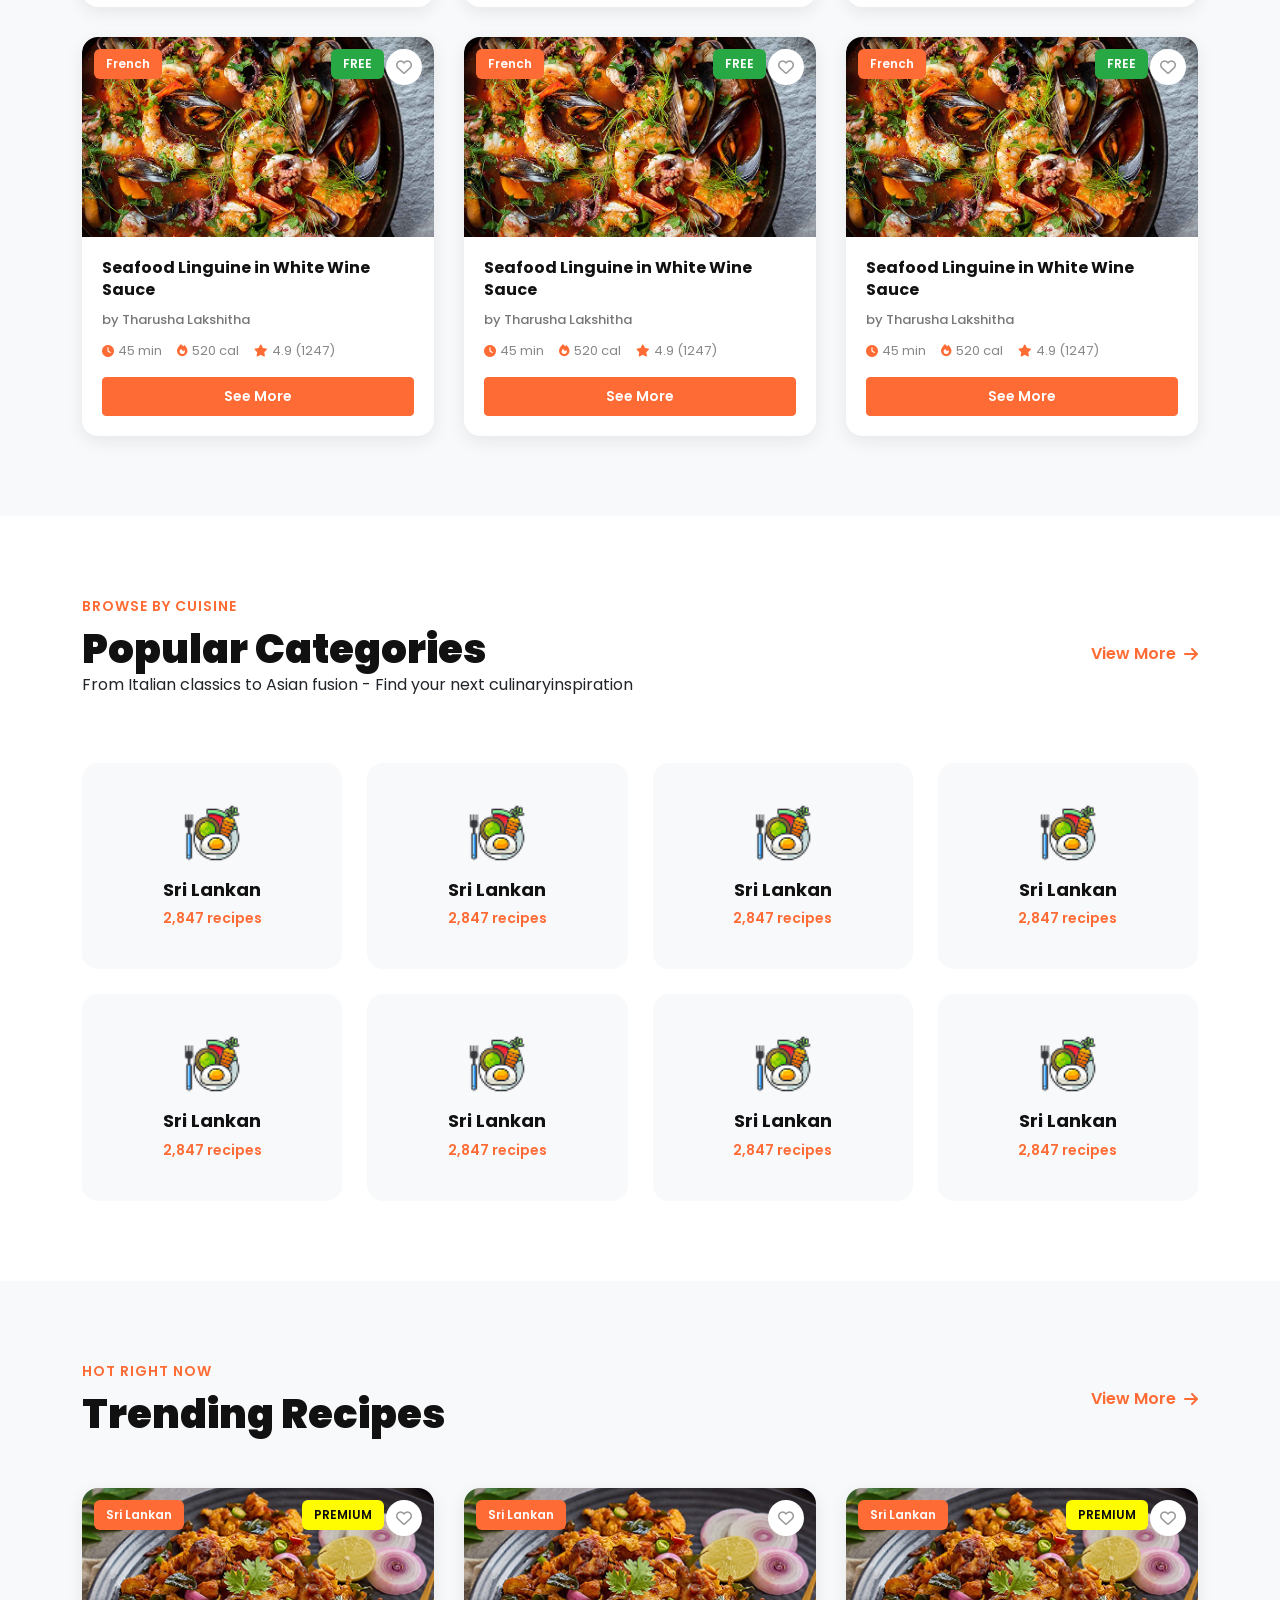
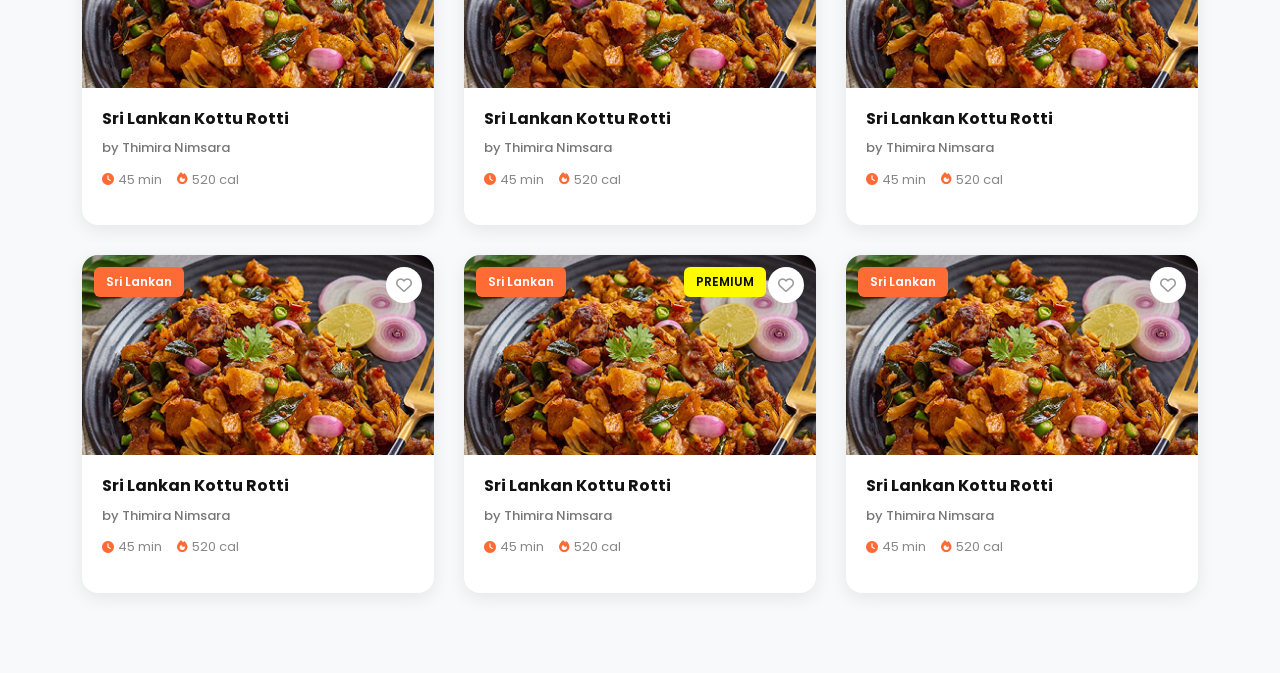
==== commit ed97c0e0: "Seperate the Nav bar for use as a common div" ====
--- a/index.html
+++ b/index.html
@@ -21,48 +21,7 @@
 
 
         <!--navigation bar-->
-       <nav class="navbar navbar-expand-lg">        
-        <div class="container">
-
-
-            <a href="#">
-                <img src="css/images/logowhite.png" alt="Mealverse Logo" class="logo">
-            </a>
-            
-            <button class="navbar-toggler" type="button"
-                data-bs-toggle="collapse"
-                data-bs-target="#navbarNav"
-                aria-controls="navbarNav"
-                aria-expanded="false"
-                aria-label="Toggle navigation">
-
-                <span class="navbar-toggler-icon"></span>
-            </button>
-            
-            <div class="collapse navbar-collapse justify-content-center" id="navbarNav">
-                <ul class="navbar-nav gap-lg-4">
-            <ul class="navbar-nav gap-lg-4">
-    <li class="nav-item"><a class="nav-link" href="index.html">Home</a></li>
-    <li class="nav-item"><a class="nav-link" href="recipes.html">Recipes</a></li>
-    <li class="nav-item"><a class="nav-link" href="#">Marketplace</a></li>
-    <li class="nav-item"><a class="nav-link" href="#">Chefs</a></li>
-    <li class="nav-item"><a class="nav-link active" href="contact.html">Contact</a></li>
-</ul>
-
-                <div class="nav-buttons mobile-nav-actions">
-                    <a class="text-white" href="#"><i class="fa-solid fa-cart-shopping"></i> Cart</a>
-                    <a href="#">Sign In</a>
-                    <a class="btn btn-primary rounded-pill px-4 py-2" href="#">Get Started</a>
-                </div>
-            </div>
-            <div class="nav-buttons desktop-nav-actions">
-                <a class="text-white" href="#"><i class="fa-solid fa-cart-shopping"></i></a>
-                <a href="#">Sign In</a>
-                <a class="btn btn-primary rounded-pill px-4 py-2" href="#">Get Started</a>
-            </div>
-        </div>
-
-       </nav>
+        <div id="navbar-placeholder"></div>
 
 
        <!--hero section-->
@@ -586,6 +545,7 @@
 
        <!-- Bootstrap JS library-->
     <script src="https://cdn.jsdelivr.net/npm/bootstrap@5.3.8/dist/js/bootstrap.bundle.min.js" integrity="sha384-FKyoEForCGlyvwx9Hj09JcYn3nv7wiPVlz7YYwJrWVcXK/BmnVDxM+D2scQbITxI" crossorigin="anonymous"></script>
+    <script src="js/nav.js"></script>
     </body>
 
 </html>
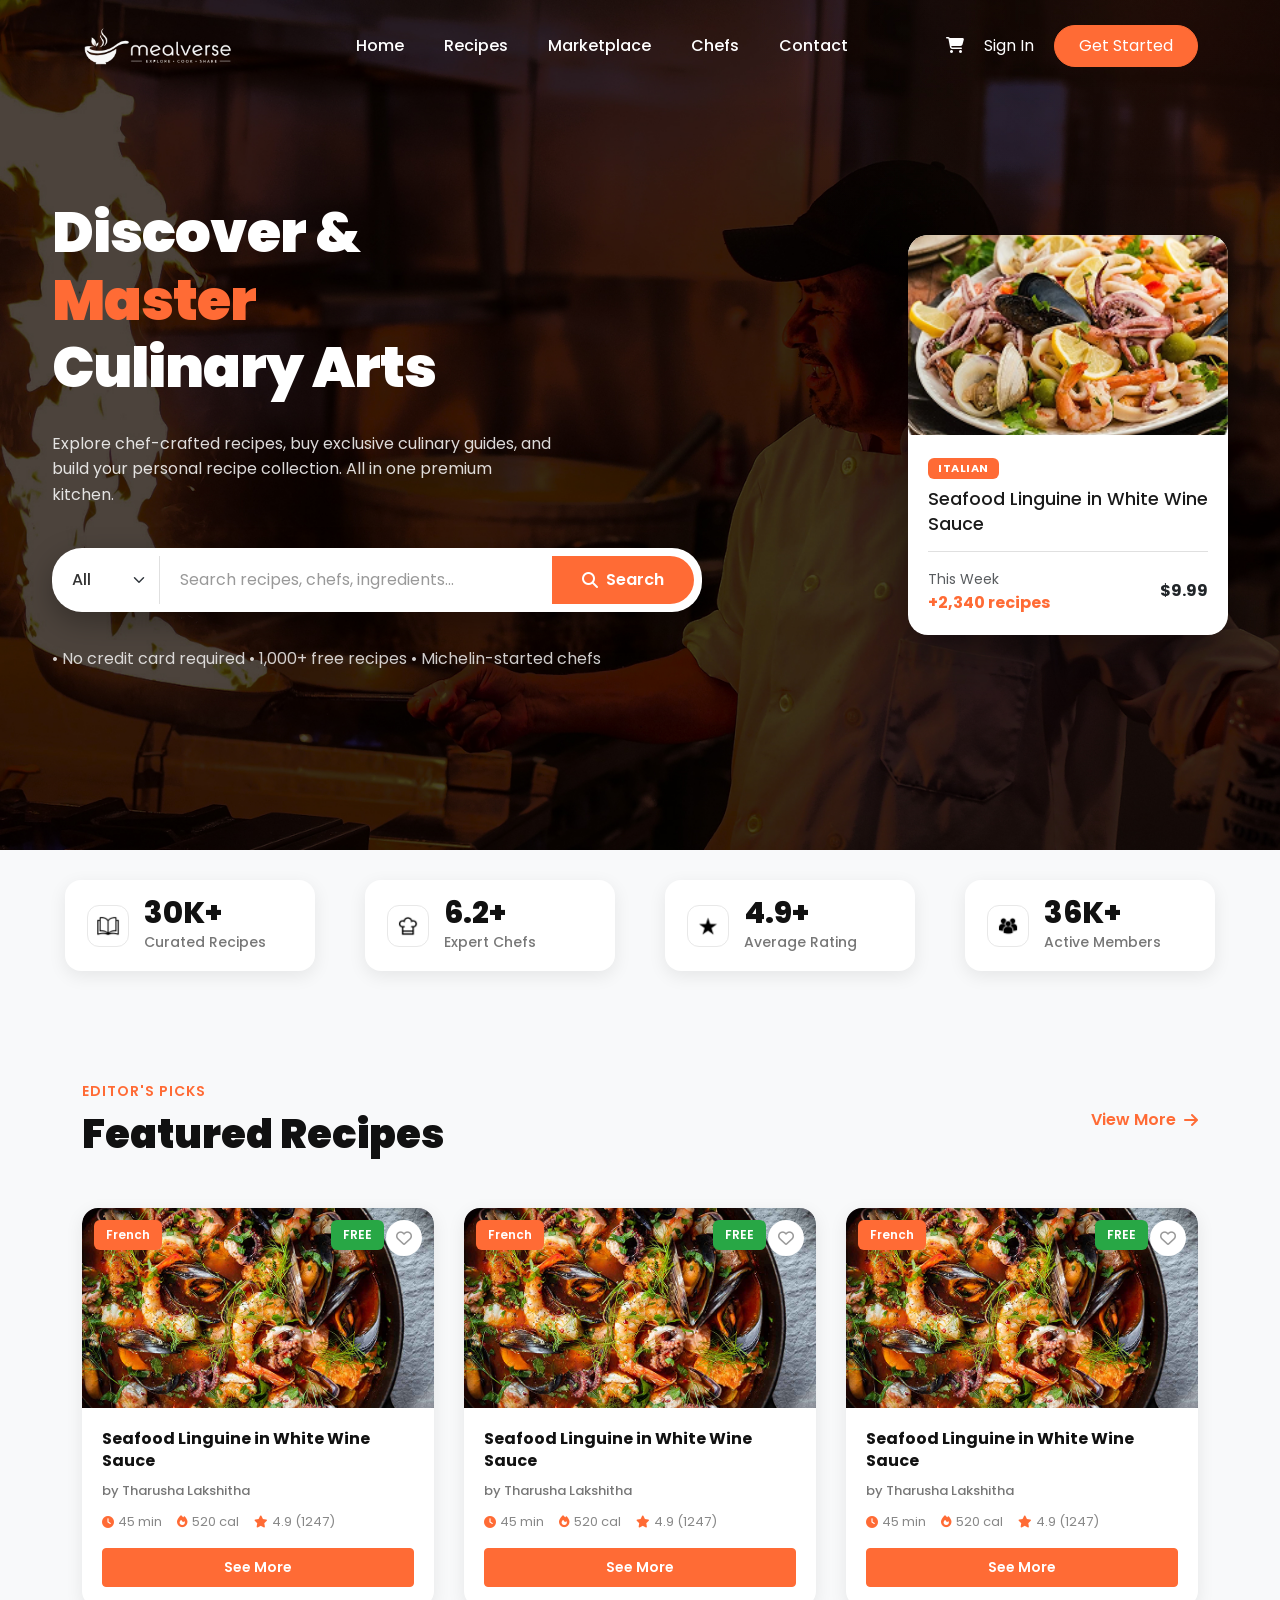
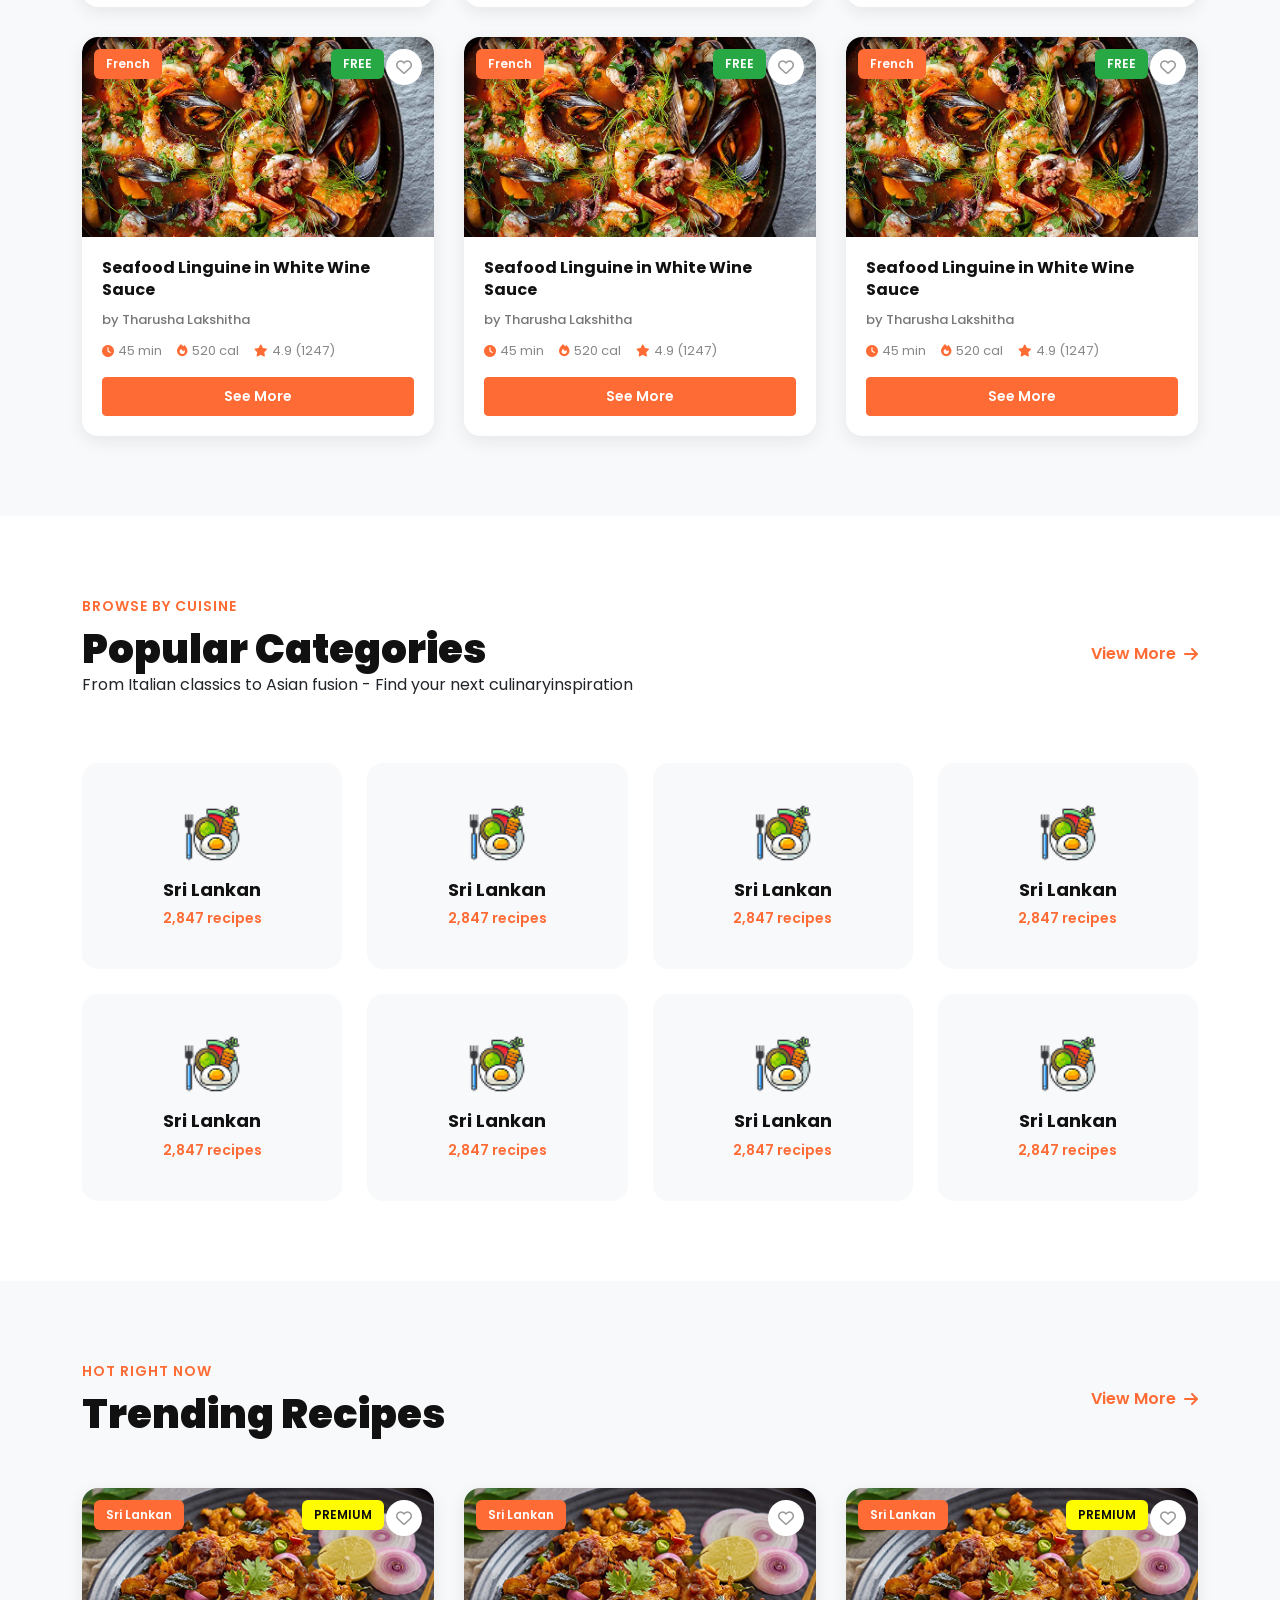
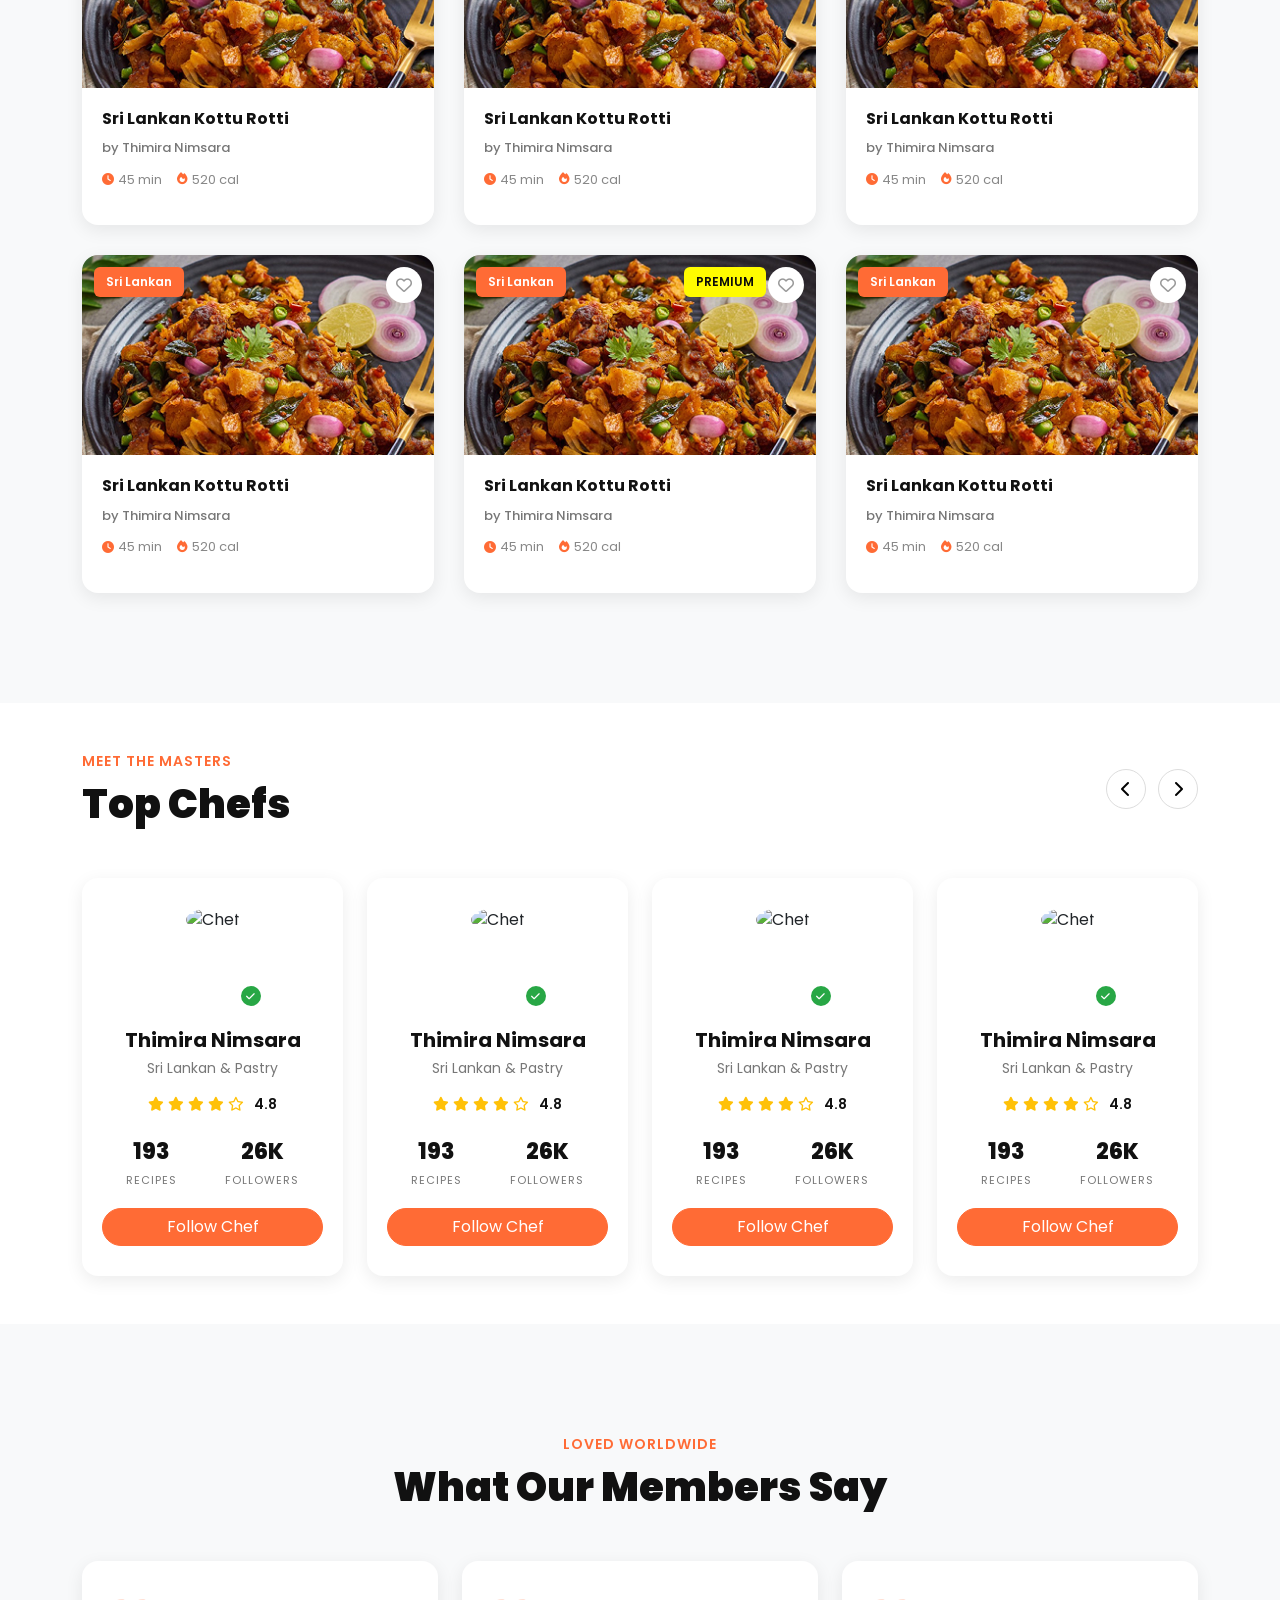
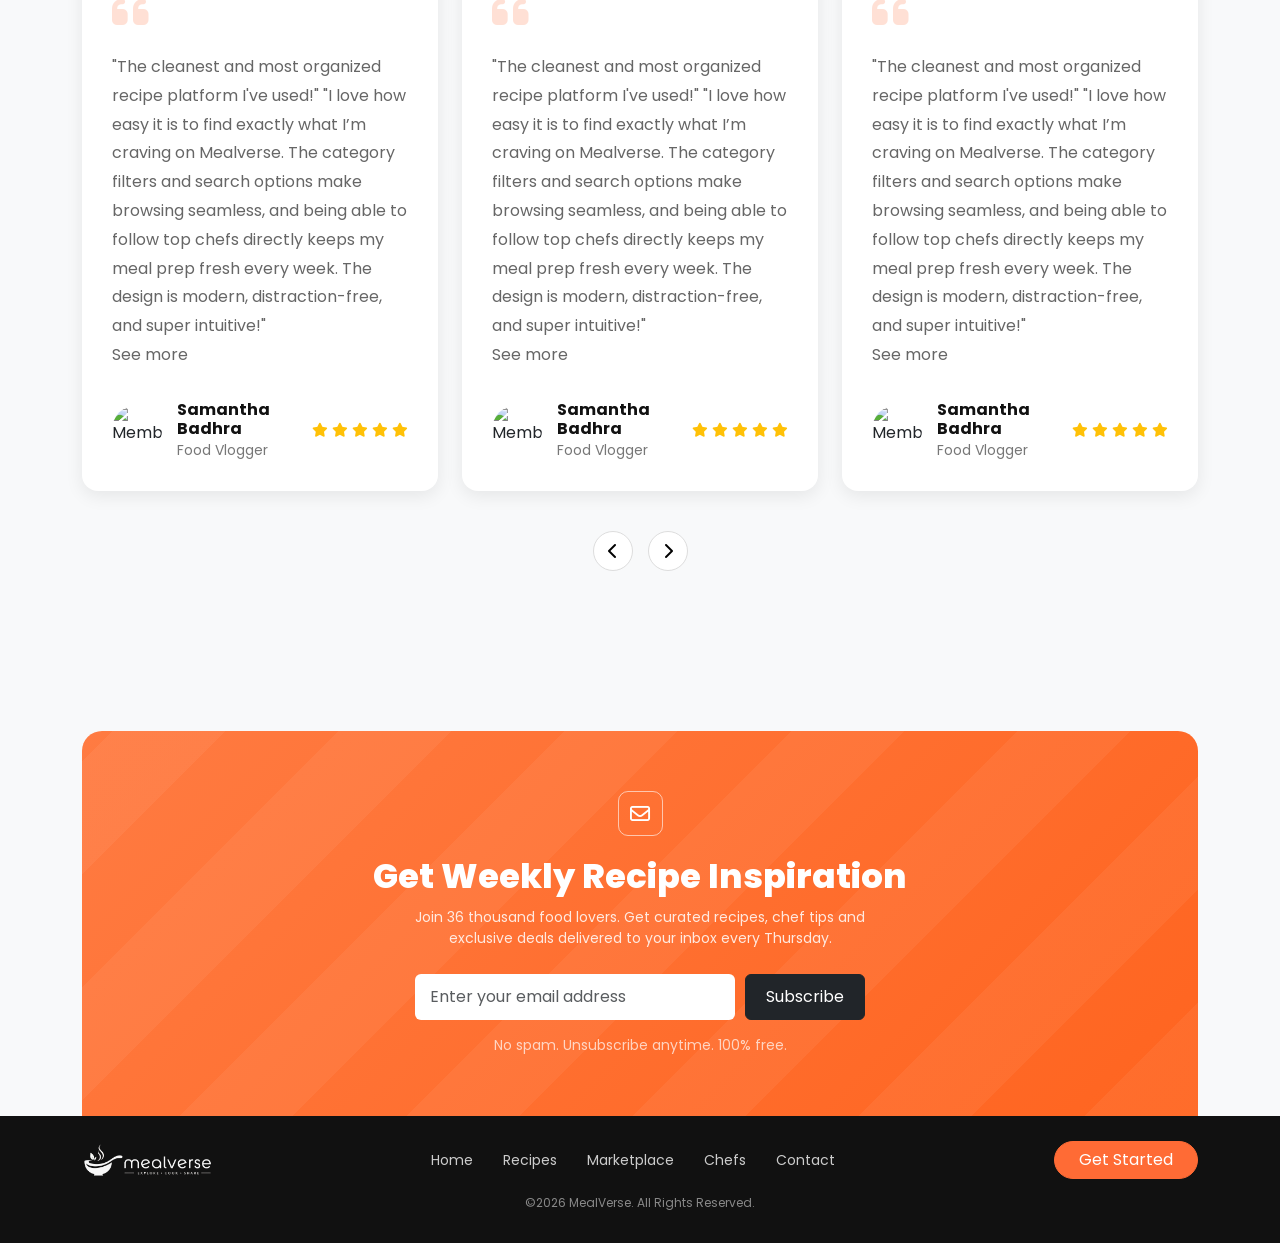
==== commit 89596ff4: "Completed Home Page & Created Seperate Nav Bar and Footer section files" ====
--- a/index.html
+++ b/index.html
@@ -11,6 +11,7 @@
         <link href="https://cdn.jsdelivr.net/npm/bootstrap@5.3.8/dist/css/bootstrap.min.css" rel="stylesheet" integrity="sha384-sRIl4kxILFvY47J16cr9ZwB07vP4J8+LH7qKQnuqkuIAvNWLzeN8tE5YBujZqJLB" crossorigin="anonymous">
         <link rel="stylesheet" href="https://cdnjs.cloudflare.com/ajax/libs/font-awesome/6.4.0/css/all.min.css">
         <link rel="stylesheet" href="css/style.css">
+        <link rel="stylesheet" href="css/responsive.css">
         
         <title>MealVerse</title>
 
@@ -24,6 +25,7 @@
         <div id="navbar-placeholder"></div>
 
 
+        
        <!--hero section-->
        <section class="hero-bg">
         <div class="container-fluid">
@@ -532,20 +534,387 @@
                         </a>
                     </div>
                     
-
-
-
-
                 </div>
             </div>
         </section>
+
+
+
+
+
+        <!--Top Chef-->
+
+        <section class="topchef-section py-5">
+            <div class="container">
+                
+                <div class="section-header">
+                    <div>
+                        <p class="section-label">Meet the Masters</p>
+                        <h2>Top Chefs</h2>
+                    </div>
+
+                    <div class="chef-nav">
+                        <button class="chef-nav-btn">
+                            <i class="fa-solid fa-chevron-left"></i>
+                        </button>
+                        <button class="chef-nav-btn">
+                            <i class="fa-solid fa-chevron-right"></i>
+                        </button>
+                    </div>
+                </div>
+
+                <div class="row g-4">
+                    
+                    
+                    
+                    <div class="col-lg-3 col-md-6">
+                        <div class="chef-card">
+                            <div class="chef-image">
+                                <img src="images/chef1.jpg" alt="Chef">
+                                <span class="verified">
+                                    <i class="fa-solid fa-check"></i>
+                                </span>
+                            </div>
+
+                            <h5>Thimira Nimsara</h5>
+                            <p class="chef-speciality">
+                                Sri Lankan & Pastry
+                            </p>
+
+                            <div class="chef-rating">
+                                <i class="fa-solid fa-star"></i>
+                                <i class="fa-solid fa-star"></i>
+                                <i class="fa-solid fa-star"></i>
+                                <i class="fa-solid fa-star"></i>
+                                <i class="fa-regular fa-star"></i>
+                                <span>4.8</span>
+                            </div>
+
+                            <div class="chef-stats">
+                                <div>
+                                    <strong>193</strong>
+                                    <small>Recipes</small>
+                                </div>
+
+                                <div>
+                                    <strong>26K</strong>
+                                    <small>Followers</small>
+                                </div>
+                            </div>
+
+                            <button class="btn btn-primary w-100 rounded-pill">
+                                Follow Chef
+                            </button>
+                        </div>
+                    </div>
+                    
+                    
+                    <div class="col-lg-3 col-md-6">
+                        <div class="chef-card">
+
+                            <div class="chef-image">
+                                <img src="images/chef1.jpg" alt="Chef">
+                                <span class="verified">
+                                    <i class="fa-solid fa-check"></i>
+                                </span>
+                            </div>
+
+                            <h5>Thimira Nimsara</h5>
+                            <p class="chef-speciality">
+                                Sri Lankan & Pastry
+                            </p>
+
+                            <div class="chef-rating">
+                                <i class="fa-solid fa-star"></i>
+                                <i class="fa-solid fa-star"></i>
+                                <i class="fa-solid fa-star"></i>
+                                <i class="fa-solid fa-star"></i>
+                                <i class="fa-regular fa-star"></i>
+                                <span>4.8</span>
+                            </div>
+
+                            <div class="chef-stats">
+                                <div>
+                                    <strong>193</strong>
+                                    <small>Recipes</small>
+                                </div>
+
+                                <div>
+                                    <strong>26K</strong>
+                                    <small>Followers</small>
+                                </div>
+                            </div>
+
+                            <button class="btn btn-primary w-100 rounded-pill">
+                                Follow Chef
+                            </button>
+                        </div>
+                    </div>
+
+
+
+                    <div class="col-lg-3 col-md-6">
+                        <div class="chef-card">
+
+                            <div class="chef-image">
+                                <img src="images/chef1.jpg" alt="Chef">
+                                <span class="verified">
+                                    <i class="fa-solid fa-check"></i>
+                                </span>
+                            </div>
+
+                            <h5>Thimira Nimsara</h5>
+                            <p class="chef-speciality">
+                                Sri Lankan & Pastry
+                            </p>
+
+                            <div class="chef-rating">
+                                <i class="fa-solid fa-star"></i>
+                                <i class="fa-solid fa-star"></i>
+                                <i class="fa-solid fa-star"></i>
+                                <i class="fa-solid fa-star"></i>
+                                <i class="fa-regular fa-star"></i>
+                                <span>4.8</span>
+                            </div>
+
+                            <div class="chef-stats">
+                                <div>
+                                    <strong>193</strong>
+                                    <small>Recipes</small>
+                                </div>
+
+                                <div>
+                                    <strong>26K</strong>
+                                    <small>Followers</small>
+                                </div>
+                            </div>
+
+                            <button class="btn btn-primary w-100 rounded-pill">
+                                Follow Chef
+                            </button>
+                        </div>
+                    </div>
+
+
+
+                    <div class="col-lg-3 col-md-6">
+                        <div class="chef-card">
+
+                            <div class="chef-image">
+                                <img src="images/chef1.jpg" alt="Chef">
+                                <span class="verified">
+                                    <i class="fa-solid fa-check"></i>
+                                </span>
+                            </div>
+
+                            <h5>Thimira Nimsara</h5>
+                            <p class="chef-speciality">
+                                Sri Lankan & Pastry
+                            </p>
+
+                            <div class="chef-rating">
+                                <i class="fa-solid fa-star"></i>
+                                <i class="fa-solid fa-star"></i>
+                                <i class="fa-solid fa-star"></i>
+                                <i class="fa-solid fa-star"></i>
+                                <i class="fa-regular fa-star"></i>
+                                <span>4.8</span>
+                            </div>
+
+                            <div class="chef-stats">
+                                <div>
+                                    <strong>193</strong>
+                                    <small>Recipes</small>
+                                </div>
+
+                                <div>
+                                    <strong>26K</strong>
+                                    <small>Followers</small>
+                                </div>
+                            </div>
+
+                            <button class="btn btn-primary w-100 rounded-pill">
+                                Follow Chef
+                            </button>
+                        </div>
+                    </div>
+                
+                
+                
+                </div>
+            </div>
+        </section>
+
+
+
+        <!-- what our members say -->
+
+        <section class="testimonial-section">
+            <div class="container">
+
+                <div class="section-header section-center">
+                    <div>
+                        <p class="section-label">Loved Worldwide</p>
+                        <h2>What Our Members Say</h2>
+                    </div>
+                </div>
+
+                <div class="row g-4">
+
+
+
+
+                    <div class="col-lg-4 col-md-6">
+                        <div class="testimonial-card">
+
+                            <i class="fa-solid fa-quote-left quote-icon"></i>
+
+                            <p class="testimonial-text">
+                                "The cleanest and most organized recipe platform I've used!"
+                                "I love how easy it is to find exactly what I’m craving on Mealverse.
+                                The category filters and search options make browsing seamless, and being able
+                                to follow top chefs directly keeps my meal prep fresh every week. The design is modern,
+                                distraction-free, and super intuitive!" <br
+                                <a href="#">See more</a>
+                            </p>
+
+                            <div class="testimonial-user">
+
+                                <img src="images/member1.jpg" alt="Member">
+
+                                <div class="testimonial-info">
+                                    <h6>Samantha Badhra</h6>
+                                    <p>Food Vlogger</p>
+                                </div>
+
+                                <div class="testimonial-rating">
+                                    <i class="fa-solid fa-star"></i>
+                                    <i class="fa-solid fa-star"></i>
+                                    <i class="fa-solid fa-star"></i>
+                                    <i class="fa-solid fa-star"></i>
+                                    <i class="fa-solid fa-star"></i>
+                                </div>
+
+                            </div>
+
+                        </div>
+                    </div>
+
+
+
+
+                    
+                    <div class="col-lg-4 col-md-6">
+                        <div class="testimonial-card">
+
+                            <i class="fa-solid fa-quote-left quote-icon"></i>
+
+                            <p class="testimonial-text">
+                                "The cleanest and most organized recipe platform I've used!"
+                                "I love how easy it is to find exactly what I’m craving on Mealverse.
+                                The category filters and search options make browsing seamless, and being able
+                                to follow top chefs directly keeps my meal prep fresh every week. The design is modern,
+                                distraction-free, and super intuitive!" <br
+                                <a href="#">See more</a>
+                            </p>
+
+                            <div class="testimonial-user">
+
+                                <img src="images/member1.jpg" alt="Member">
+
+                                <div class="testimonial-info">
+                                    <h6>Samantha Badhra</h6>
+                                    <p>Food Vlogger</p>
+                                </div>
+
+                                <div class="testimonial-rating">
+                                    <i class="fa-solid fa-star"></i>
+                                    <i class="fa-solid fa-star"></i>
+                                    <i class="fa-solid fa-star"></i>
+                                    <i class="fa-solid fa-star"></i>
+                                    <i class="fa-solid fa-star"></i>
+                                </div>
+
+                            </div>
+
+                        </div>
+                    </div>
+
+
+
+
+                    
+                    <div class="col-lg-4 col-md-6">
+                        <div class="testimonial-card">
+
+                            <i class="fa-solid fa-quote-left quote-icon"></i>
+
+                            <p class="testimonial-text">
+                                "The cleanest and most organized recipe platform I've used!"
+                                "I love how easy it is to find exactly what I’m craving on Mealverse.
+                                The category filters and search options make browsing seamless, and being able
+                                to follow top chefs directly keeps my meal prep fresh every week. The design is modern,
+                                distraction-free, and super intuitive!" <br
+                                <a href="#">See more</a>
+                            </p>
+
+                            <div class="testimonial-user">
+
+                                <img src="images/member1.jpg" alt="Member">
+
+                                <div class="testimonial-info">
+                                    <h6>Samantha Badhra</h6>
+                                    <p>Food Vlogger</p>
+                                </div>
+
+                                <div class="testimonial-rating">
+                                    <i class="fa-solid fa-star"></i>
+                                    <i class="fa-solid fa-star"></i>
+                                    <i class="fa-solid fa-star"></i>
+                                    <i class="fa-solid fa-star"></i>
+                                    <i class="fa-solid fa-star"></i>
+                                </div>
+
+                            </div>
+
+                        </div>
+                    </div>
+
+
+
+
+
+
+
+                </div>
+
+                <div class="testimonial-nav">
+                    <button class="chef-nav-btn">
+                        <i class="fa-solid fa-chevron-left"></i>
+                    </button>
+
+                    <button class="chef-nav-btn">
+                        <i class="fa-solid fa-chevron-right"></i>
+                    </button>
+                </div>
+
+            </div>
+        </section>
+
+
        
+
+
+        <!-- Footer Section -->
+        <div id="footer-placeholder"></div>
+        
 
 
 
        <!-- Bootstrap JS library-->
     <script src="https://cdn.jsdelivr.net/npm/bootstrap@5.3.8/dist/js/bootstrap.bundle.min.js" integrity="sha384-FKyoEForCGlyvwx9Hj09JcYn3nv7wiPVlz7YYwJrWVcXK/BmnVDxM+D2scQbITxI" crossorigin="anonymous"></script>
     <script src="js/nav.js"></script>
+    <script src="js/footer.js"></script>
     </body>
 
 </html>
--- a/css/style.css
+++ b/css/style.css
@@ -79,62 +79,7 @@
           color: var(--bs-primary) !important;
         }
 
-        @media (max-width:991px){
-
-    .navbar .container {
-        flex-wrap: wrap;
-    }
-
-    .navbar-collapse{
-        margin-top:16px;
-        width: 100%;
-        background:rgba(0,0,0,.9);
-        border-radius:12px;
-        padding:16px 20px;
-    }
-
-    .navbar-nav{
-        text-align:center;
-        display: flex;
-        flex-direction: column;
-        gap: 0.25rem;
-    }
-
-    .nav-link{
-        padding:10px 0;
-    }
-
-    .desktop-nav-actions {
-        display: none;
-    }
-
-    .mobile-nav-actions {
-        display: flex;
-        flex-direction: column;
-        gap: 12px;
-        margin-top: 16px;
-        width: 100%;
-        align-items: center;
-        margin-left: 0;
-    }
-
-    .mobile-nav-actions .btn {
-        width: 100%;
-        text-align: center;
-    }
-
-}
-
-@media (max-width:576px){
-    .logo{
-        width: 120px;
-    }
-
-    .navbar-toggler {
-        margin-left: auto;
-    }
-}
-
+   
 
 
 
@@ -241,8 +186,8 @@
       border: none;
       border-right: 1px solid #e0e0e0;
       border-radius: 25px 0 0 25px;
-      padding: 12px 0px;
-
+      padding: 12px 12px;
+      max-width: 100px;
       font-weight: 500;
       background-color: white;
       color: #333;
@@ -257,7 +202,7 @@
     .search-input {
       flex: 1;
       border: none;
-      padding: 12px 100px;
+      padding: 12px 20px;
       background: transparent;
       color: #333;
     }
@@ -345,46 +290,7 @@
       padding-right: 0;
     }
 
-    /* Responsive */
-    @media (max-width: 1200px) {
-      .hero-content { gap: 40px; }
-      .hero-text { min-width: auto; }
-      .hero-title { font-size: 2.8rem; }
-      .featured-card { width: 280px; }
-    }
-
-    @media (max-width: 992px) {
-      .hero-bg { padding: 60px 20px 40px; }
-      .hero-content { flex-direction: column; gap: 50px; }
-      .hero-text { 
-        min-width: auto;
-        width: 100%;
-        text-align: center;
-      }
-      .hero-title { font-size: 2.5rem; }
-      .search-wrapper { max-width: 100%; }
-      .hero-benefits { justify-content: center; }
-      .featured-card { width: 100%; max-width: 350px; }
-    }
-
-    @media (max-width: 576px) {
-      .hero-bg { 
-        min-height: auto;
-        padding: 40px 15px 30px;
-      }
-      .hero-title { font-size: 1.8rem; }
-      .hero-subtitle { font-size: 0.9rem; }
-      .search-wrapper { 
-        flex-direction: column;
-        border-radius: 15px;
-        max-width: 100%;
-      }
-      .search-dropdown { border-radius: 12px 12px 0 0; border-right: none; border-bottom: 1px solid #e0e0e0; }
-      .search-input { border-radius: 0; }
-      .search-btn { border-radius: 0 0 12px 12px; width: 100%; justify-content: center; }
-      .hero-benefits { flex-direction: column; gap: 15px; }
-      .featured-card { width: 100%; max-width: 100%; }
-    }
+
 
 
 
@@ -631,61 +537,7 @@
       padding: 8px 12px;
     }
 
-    @media (max-width: 1024px) {
-      .recipe-grid {
-        grid-template-columns: repeat(2, 1fr);
-        gap: 25px;
-      }
-
-      .section-header h2 {
-        font-size: 32px;
-      }
-    }
-
-    @media (max-width: 576px) {
-      .featured-section {
-        padding: 50px 0;
-      }
-
-      .section-header {
-        flex-direction: column;
-        align-items: flex-start;
-        margin-bottom: 30px;
-      }
-
-      .recipe-grid {
-        grid-template-columns: 1fr;
-        gap: 20px;
-      }
-
-      .section-header h2 {
-        font-size: 28px;
-      }
-
-      .view-more {
-        margin-top: 12px;
-        font-size: 14px;
-      }
-
-      .recipe-image {
-        height: 160px;
-      }
-
-      .recipe-info {
-        padding: 16px;
-      }
-
-      .recipe-info h3 {
-        font-size: 14px;
-      }
-
-      .recipe-meta {
-        gap: 10px;
-        font-size: 12px;
-        margin-bottom: 12px;
-      }
-    }
-
+  
       .popular-section{
       padding: 80px 0;
       background-color: white ;
@@ -739,12 +591,7 @@
       background-color: #f8f9fa;
     }
 
-    @media (max-width: 576px) {
-    .trending-section {
-      padding: 50px 0;
-    }
-    }
-
+ 
     .premium-badge {
     position: absolute;
     top: 12px;
@@ -767,7 +614,8 @@
     text-decoration: none;
     color: inherit;
     }
-/* ================= Contact Page Styles ================= */
+
+
 
 .contact-hero {
   background: linear-gradient(rgba(15, 15, 15, 0.85), rgba(15, 15, 15, 0.85)), url('images/background.jpg');
@@ -839,7 +687,8 @@
   box-shadow: 0 0 0 0.25rem rgba(255, 107, 53, 0.15);
   background-color: #fff;
 }
-/* ================= Contact Page Styles ================= */
+
+
 
 .contact-hero {
   background: linear-gradient(rgba(15, 15, 15, 0.85), rgba(15, 15, 15, 0.85)), url('images/background.jpg');
@@ -911,3 +760,351 @@
   box-shadow: 0 0 0 0.25rem rgba(255, 107, 53, 0.15);
   background-color: #fff;
 }
+
+
+.topchef-section {
+  display: flex;
+  flex-wrap: wrap;
+  gap: 50px;
+  justify-content: center;
+  margin-top: 30px;
+  margin-bottom: 30px;
+}
+
+
+/*topchef section*/
+
+.topchef-section {
+    padding: 80px 0;
+    background: #fff;
+}
+
+.chef-nav {
+    display: flex;
+    gap: 12px;
+}
+
+.chef-nav-btn {
+    width: 40px;
+    height: 40px;
+    border: 1px solid #ddd;
+    border-radius: 50%;
+    background: #fff;
+    display: flex;
+    align-items: center;
+    justify-content: center;
+    transition: all .3s ease;
+}
+
+.chef-nav-btn:hover {
+    background: var(--bs-primary);
+    border-color: var(--bs-primary);
+    color: #fff;
+}
+
+.chef-card {
+    background: #fff;
+    border-radius: 16px;
+    padding: 30px 20px;
+    text-align: center;
+    box-shadow: 0 5px 18px rgba(0,0,0,.08);
+    transition: all .3s ease;
+}
+
+.chef-card:hover {
+    transform: translateY(-5px);
+    box-shadow: 0 10px 30px rgba(0,0,0,.12);
+}
+
+.chef-image {
+    width: 100px;
+    height: 100px;
+    margin: 0 auto 20px;
+    position: relative;
+}
+
+.chef-image img {
+    width: 100%;
+    height: 100%;
+    border-radius: 50%;
+    object-fit: cover;
+}
+
+.verified {
+    position: absolute;
+    right: 0;
+    bottom: 0;
+    width: 24px;
+    height: 24px;
+    background: #28a745;
+    color: #fff;
+    border: 2px solid #fff;
+    border-radius: 50%;
+    display: flex;
+    align-items: center;
+    justify-content: center;
+    font-size: 10px;
+}
+
+.chef-card h5 {
+    margin-bottom: 6px;
+    font-weight: 700;
+    color: #111;
+}
+
+.chef-speciality {
+    margin-bottom: 15px;
+    color: #777;
+    font-size: 14px;
+}
+
+.chef-rating {
+    margin-bottom: 20px;
+    color: #ffc107;
+    font-size: 14px;
+}
+
+.chef-rating span {
+    margin-left: 6px;
+    color: #111;
+    font-weight: 600;
+}
+
+.chef-stats {
+    display: flex;
+    justify-content: space-around;
+    margin-bottom: 20px;
+}
+
+.chef-stats strong {
+    display: block;
+    font-size: 22px;
+    font-weight: 800;
+    color: #111;
+}
+
+.chef-stats small {
+    display: block;
+    margin-top: 4px;
+    font-size: 11px;
+    text-transform: uppercase;
+    letter-spacing: 1px;
+    color: #777;
+}
+
+
+/*testimonial section*/
+
+.testimonial-section{
+    padding:80px 0;
+    background:#f8f9fa;
+}
+
+.section-center{
+    justify-content:center;
+    text-align:center;
+}
+
+.testimonial-card{
+    background:#fff;
+    padding:30px;
+    border-radius:16px;
+    box-shadow:0 5px 18px rgba(0,0,0,.08);
+    transition:.3s;
+    height:100%;
+}
+
+.testimonial-card:hover{
+    transform:translateY(-5px);
+    box-shadow:0 10px 30px rgba(0,0,0,.12);
+}
+
+.quote-icon{
+    font-size:42px;
+    color:var(--bs-primary);
+    opacity:.2;
+    margin-bottom:20px;
+}
+
+.testimonial-text{
+    color:#666;
+    line-height:1.8;
+    margin-bottom:30px;
+}
+
+.testimonial-text a{
+    color:var(--bs-primary);
+    font-weight:600;
+    text-decoration:none;
+}
+
+.testimonial-user{
+    display:flex;
+    align-items:center;
+    gap:15px;
+}
+
+.testimonial-user img{
+    width:50px;
+    height:50px;
+    border-radius:50%;
+    object-fit:cover;
+}
+
+.testimonial-info{
+    flex:1;
+}
+
+.testimonial-info h6{
+    margin:0;
+    font-weight:700;
+    color:#111;
+}
+
+.testimonial-info p{
+    margin:2px 0 0;
+    color:#777;
+    font-size:14px;
+}
+
+.testimonial-rating{
+    color:#ffc107;
+    font-size:14px;
+}
+
+.testimonial-nav{
+    display:flex;
+    justify-content:center;
+    gap:15px;
+    margin-top:40px;
+}
+
+
+/*newsletter section*/
+
+.newsletter-section{
+    margin-top:80px;
+}
+
+.newsletter-box{
+    background:linear-gradient(135deg,#ff7b42,#ff641f);
+    border-radius:20px 20px 0 0;
+    text-align:center;
+    padding:60px 30px;
+    color:#fff;
+    position:relative;
+    overflow:hidden;
+}
+
+.newsletter-box::before{
+    content:"";
+    position:absolute;
+    inset:0;
+    background:
+    repeating-linear-gradient(
+        -45deg,
+        rgba(255,255,255,.05) 0,
+        rgba(255,255,255,.05) 80px,
+        transparent 80px,
+        transparent 160px
+    );
+}
+
+.newsletter-box>*{
+    position:relative;
+    z-index:2;
+}
+
+.newsletter-icon{
+    width:45px;
+    height:45px;
+    margin:auto;
+    margin-bottom:20px;
+    border:1px solid rgba(255,255,255,.6);
+    border-radius:10px;
+    display:flex;
+    align-items:center;
+    justify-content:center;
+    font-size:20px;
+}
+
+.newsletter-box h2{
+    font-size:34px;
+    font-weight:800;
+    margin-bottom:10px;
+}
+
+.newsletter-box p{
+    max-width:500px;
+    margin:0 auto 25px;
+    opacity:.85;
+    font-size:14px;
+}
+
+.newsletter-form{
+    display:flex;
+    justify-content:center;
+    gap:10px;
+    max-width:450px;
+    margin:auto;
+}
+
+.newsletter-form input{
+    border:none;
+    border-radius:6px;
+    padding:10px 15px;
+}
+
+.newsletter-form button{
+    padding:10px 20px;
+    border-radius:6px;
+}
+
+.newsletter-box small{
+    display:block;
+    margin-top:15px;
+    opacity:.7;
+}
+
+/*footer section*/
+
+.footer{
+    background:#111;
+    color:#fff;
+    padding:25px 0 15px;
+}
+
+.footer-content{
+    display:flex;
+    align-items:center;
+    justify-content:space-between;
+}
+
+.footer-logo{
+    width:130px;
+}
+
+.footer-nav{
+    list-style:none;
+    display:flex;
+    gap:30px;
+    padding:0;
+    margin:0;
+}
+
+.footer-nav a{
+    color:#ccc;
+    text-decoration:none;
+    font-size:14px;
+}
+
+.footer-nav a:hover{
+    color:var(--bs-primary);
+}
+
+.footer-copy{
+    margin-top:15px;
+    text-align:center;
+    color:#888;
+    font-size:12px;
+}
--- a/css/responsive.css
+++ b/css/responsive.css
@@ -0,0 +1,530 @@
+/*navbar section*/
+
+@media (max-width: 991px) {
+
+    .navbar .container {
+        flex-wrap: wrap;
+    }
+
+    .navbar-collapse {
+        width: 100%;
+        margin-top: 16px;
+        padding: 16px 20px;
+        background: rgba(0, 0, 0, .9);
+        border-radius: 12px;
+    }
+
+    .navbar-nav {
+        display: flex;
+        flex-direction: column;
+        gap: .25rem;
+        text-align: center;
+    }
+
+    .nav-link {
+        padding: 10px 0;
+    }
+
+    .desktop-nav-actions {
+        display: none;
+    }
+
+    .mobile-nav-actions {
+        display: flex;
+        flex-direction: column;
+        align-items: center;
+        gap: 12px;
+        width: 100%;
+        margin-top: 16px;
+    }
+
+    .mobile-nav-actions .btn {
+        width: 100%;
+    }
+
+}
+
+@media (max-width: 576px) {
+
+    .logo {
+        width: 120px;
+    }
+
+    .navbar-toggler {
+        margin-left: auto;
+    }
+
+}
+
+
+
+
+/*hero section*/
+
+@media (max-width: 1200px) {
+
+    .hero-content {
+        gap: 40px;
+    }
+
+    .hero-text {
+        min-width: auto;
+    }
+
+    .hero-title {
+        font-size: 2.8rem;
+    }
+
+    .featured-card {
+        width: 280px;
+    }
+
+}
+
+@media (max-width: 992px) {
+
+    .hero-bg {
+        padding: 60px 20px 40px;
+    }
+
+    .hero-content {
+        flex-direction: column;
+        gap: 50px;
+    }
+
+    .hero-text {
+        width: 100%;
+        min-width: auto;
+        text-align: center;
+    }
+
+    .hero-title {
+        font-size: 2.5rem;
+    }
+
+    .search-wrapper {
+        max-width: 100%;
+        padding: 6px;
+    }
+
+    .search-dropdown {
+        max-width: 90px;
+        padding: 12px 10px;
+    }
+
+    .search-input {
+        padding: 12px 15px;
+    }
+
+    .search-btn {
+        padding: 12px 20px;
+    }
+
+    .hero-benefits {
+        justify-content: center;
+    }
+
+    .featured-card {
+        width: 100%;
+        max-width: 350px;
+    }
+
+}
+
+@media (max-width: 768px) {
+
+    .search-wrapper {
+        display: flex;
+        flex-direction: row;
+        gap: 0;
+        padding: 6px;
+        border-radius: 15px;
+    }
+
+    .search-dropdown {
+        max-width: 80px;
+        padding: 10px 8px;
+        font-size: 13px;
+        border-right: 1px solid #e0e0e0;
+        border-bottom: none;
+        border-radius: 12px 0 0 12px;
+    }
+
+    .search-input {
+        padding: 10px 12px;
+        font-size: 14px;
+    }
+
+    .search-btn {
+        width: auto;
+        padding: 10px 16px;
+        font-size: 14px;
+        border-radius: 0 12px 12px 0;
+    }
+
+}
+
+@media (max-width: 576px) {
+
+    .hero-bg {
+        min-height: auto;
+        padding: 40px 15px 30px;
+    }
+
+    .hero-title {
+        font-size: 1.8rem;
+    }
+
+    .hero-subtitle {
+        font-size: .9rem;
+    }
+
+    .search-wrapper {
+        flex-direction: column;
+        padding: 4px;
+        border-radius: 12px;
+    }
+
+    .search-dropdown {
+        max-width: 100%;
+        padding: 9px 10px;
+        font-size: 13px;
+        border-right: none;
+        border-bottom: 1px solid #e0e0e0;
+        border-radius: 10px 10px 0 0;
+    }
+
+    .search-input {
+        padding: 9px 10px;
+        font-size: 13px;
+    }
+
+    .search-btn {
+        width: 100%;
+        justify-content: center;
+        padding: 9px 10px;
+        font-size: 13px;
+        border-radius: 0 0 10px 10px;
+    }
+
+    .hero-benefits {
+        flex-direction: column;
+        gap: 15px;
+    }
+
+    .featured-card {
+        max-width: 100%;
+    }
+
+}
+
+
+
+
+/*featured recipes section*/
+
+@media (max-width: 1024px) {
+
+    .recipe-grid {
+        grid-template-columns: repeat(2, 1fr);
+        gap: 25px;
+    }
+
+    .section-header h2 {
+        font-size: 32px;
+    }
+
+}
+
+@media (max-width: 576px) {
+
+    .featured-section {
+        padding: 50px 0;
+    }
+
+    .section-header {
+        flex-direction: column;
+        align-items: flex-start;
+        gap: 15px;
+        margin-bottom: 30px;
+    }
+
+    .recipe-grid {
+        grid-template-columns: 1fr;
+        gap: 20px;
+    }
+
+    .section-header h2 {
+        font-size: 28px;
+    }
+
+    .view-more {
+        margin-top: 12px;
+        font-size: 14px;
+    }
+
+    .recipe-image {
+        height: 160px;
+    }
+
+    .recipe-info {
+        padding: 16px;
+    }
+
+    .recipe-info h3 {
+        font-size: 14px;
+    }
+
+    .recipe-meta {
+        gap: 10px;
+        margin-bottom: 12px;
+        font-size: 12px;
+    }
+
+}
+
+
+
+
+/* popular categories section */
+
+@media (max-width: 991px) {
+
+    .category-grid {
+        grid-template-columns: repeat(2, 1fr);
+        gap: 20px;
+    }
+
+    .category-card {
+        padding: 28px 16px;
+    }
+
+}
+
+@media (max-width: 576px) {
+
+    .popular-section {
+        padding: 60px 0;
+    }
+
+    .category-grid {
+        grid-template-columns: 1fr;
+        gap: 16px;
+    }
+
+    .category-card {
+        padding: 22px 14px;
+    }
+
+    .category-card img {
+        width: 48px;
+        height: 48px;
+        margin-bottom: 12px;
+    }
+
+    .category-card h3 {
+        font-size: 15px;
+    }
+
+    .category-card p {
+        font-size: 13px;
+    }
+
+}
+
+
+
+
+/*trending section*/
+
+@media (max-width: 576px) {
+
+    .trending-section {
+        padding: 50px 0;
+    }
+
+}
+
+
+
+
+/* topchef section */
+
+@media (max-width: 991px) {
+
+    .topchef-section {
+        padding: 60px 0;
+    }
+
+    .chef-card {
+        padding: 25px 18px;
+    }
+
+    .chef-image {
+        width: 90px;
+        height: 90px;
+    }
+
+    .chef-stats strong {
+        font-size: 20px;
+    }
+
+}
+
+@media (max-width: 576px) {
+
+    .topchef-section {
+        padding: 50px 0;
+    }
+
+    .chef-nav {
+        width: 100%;
+        justify-content: flex-end;
+    }
+
+    .chef-card {
+        padding: 22px 16px;
+    }
+
+    .chef-image {
+        width: 80px;
+        height: 80px;
+        margin-bottom: 16px;
+    }
+
+    .chef-card h5 {
+        font-size: 18px;
+    }
+
+    .chef-speciality {
+        font-size: 13px;
+    }
+
+    .chef-rating {
+        margin-bottom: 16px;
+        font-size: 13px;
+    }
+
+    .chef-stats {
+        margin-bottom: 18px;
+    }
+
+    .chef-stats strong {
+        font-size: 18px;
+    }
+
+    .chef-stats small {
+        font-size: 10px;
+    }
+
+    .chef-card .btn {
+        padding: 10px;
+        font-size: 14px;
+    }
+
+}
+
+
+/*testimonial section*/
+
+@media (max-width:991px){
+
+    .testimonial-section{
+        padding:60px 0;
+    }
+
+    .testimonial-card{
+        padding:25px;
+    }
+
+}
+
+@media (max-width:576px){
+
+    .testimonial-section{
+        padding:50px 0;
+    }
+
+    .testimonial-card{
+        padding:20px;
+    }
+
+    .quote-icon{
+        font-size:32px;
+    }
+
+    .testimonial-user{
+        gap:12px;
+    }
+
+    .testimonial-user img{
+        width:45px;
+        height:45px;
+    }
+
+    .testimonial-info h6{
+        font-size:15px;
+    }
+
+    .testimonial-info p{
+        font-size:13px;
+    }
+
+    .testimonial-rating{
+        font-size:12px;
+    }
+
+}
+
+
+/* Newsletter */
+
+@media(max-width:768px){
+
+    .newsletter-box{
+        padding:45px 20px;
+    }
+
+    .newsletter-box h2{
+        font-size:28px;
+    }
+
+    .newsletter-form{
+        flex-direction:column;
+    }
+
+    .newsletter-form button{
+        width:100%;
+    }
+
+}
+
+/* Footer */
+
+@media(max-width:768px){
+
+    .footer-content{
+        flex-direction:column;
+        gap:20px;
+    }
+
+    .footer-nav{
+        flex-wrap:wrap;
+        justify-content:center;
+        gap:18px;
+    }
+
+}
+
+@media(max-width:576px){
+
+    .footer-logo{
+        width:110px;
+    }
+
+    .footer-nav{
+        flex-direction:column;
+        align-items:center;
+    }
+
+}
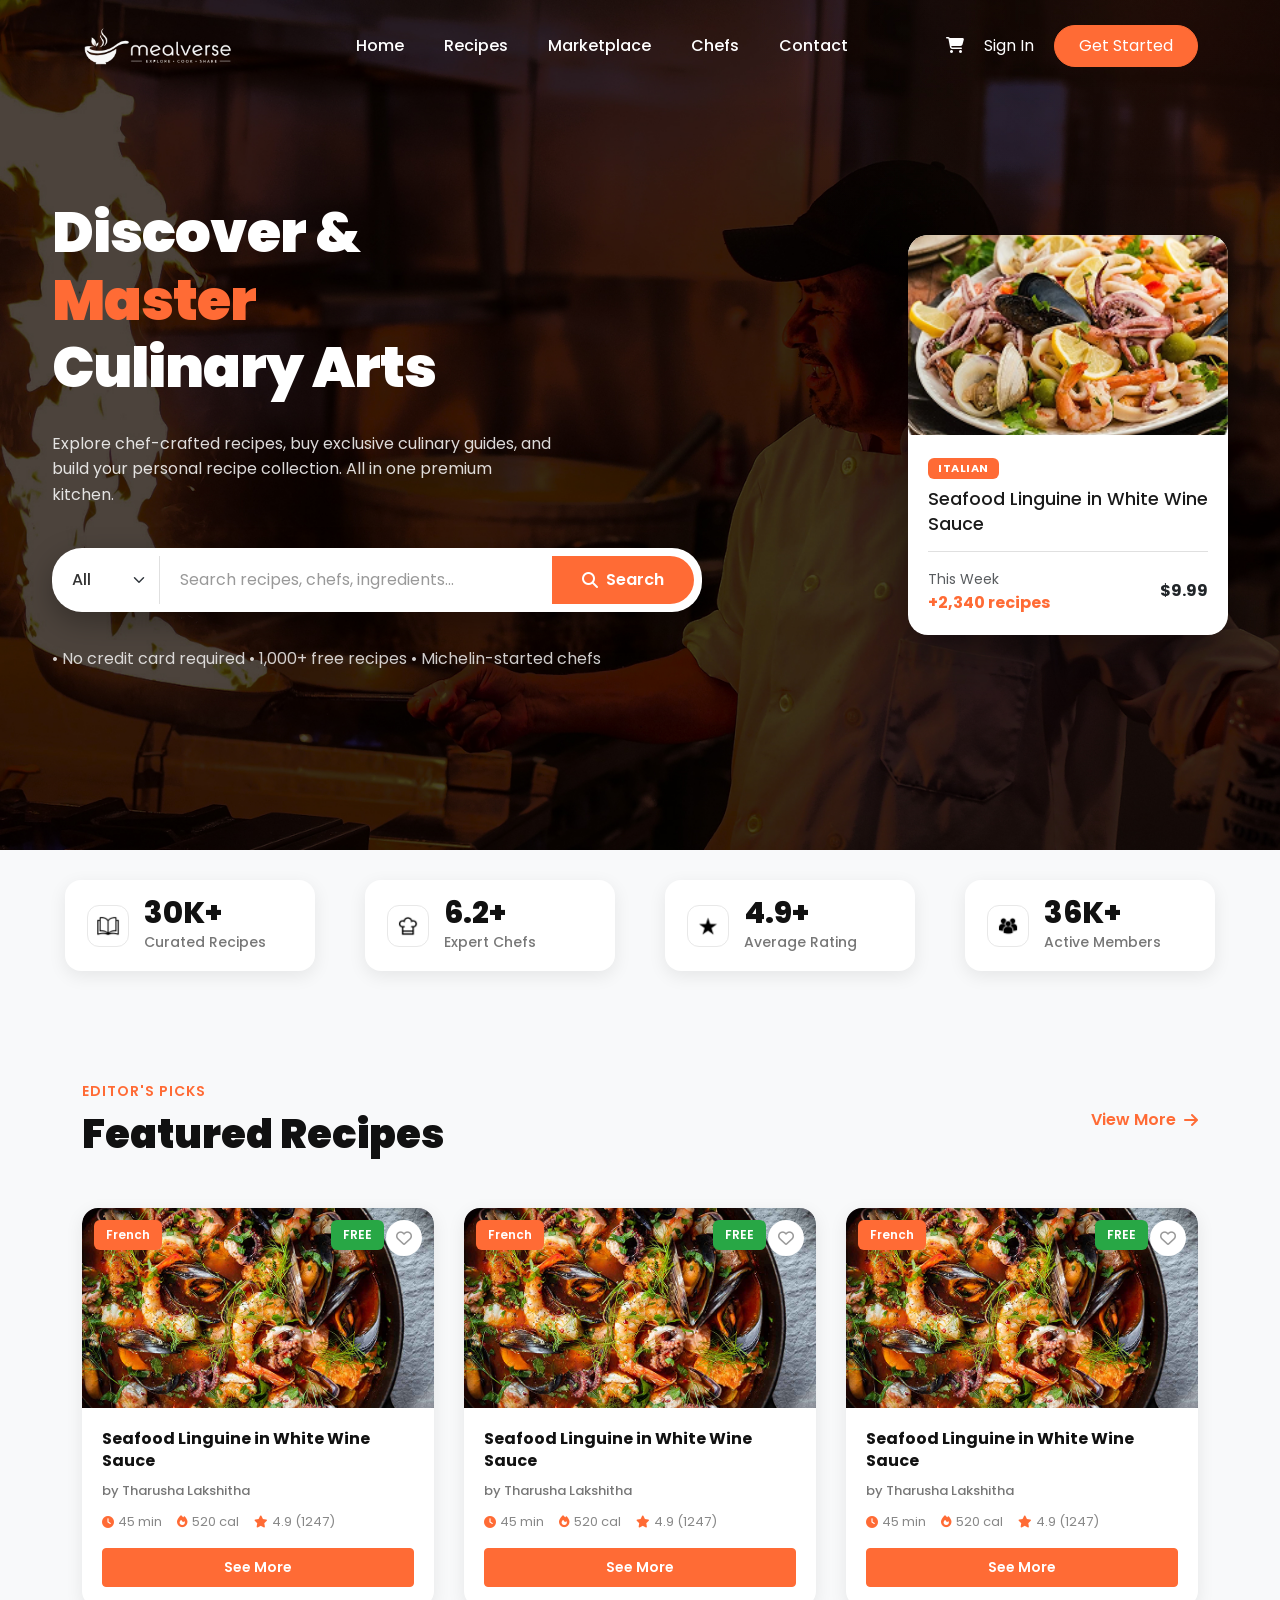
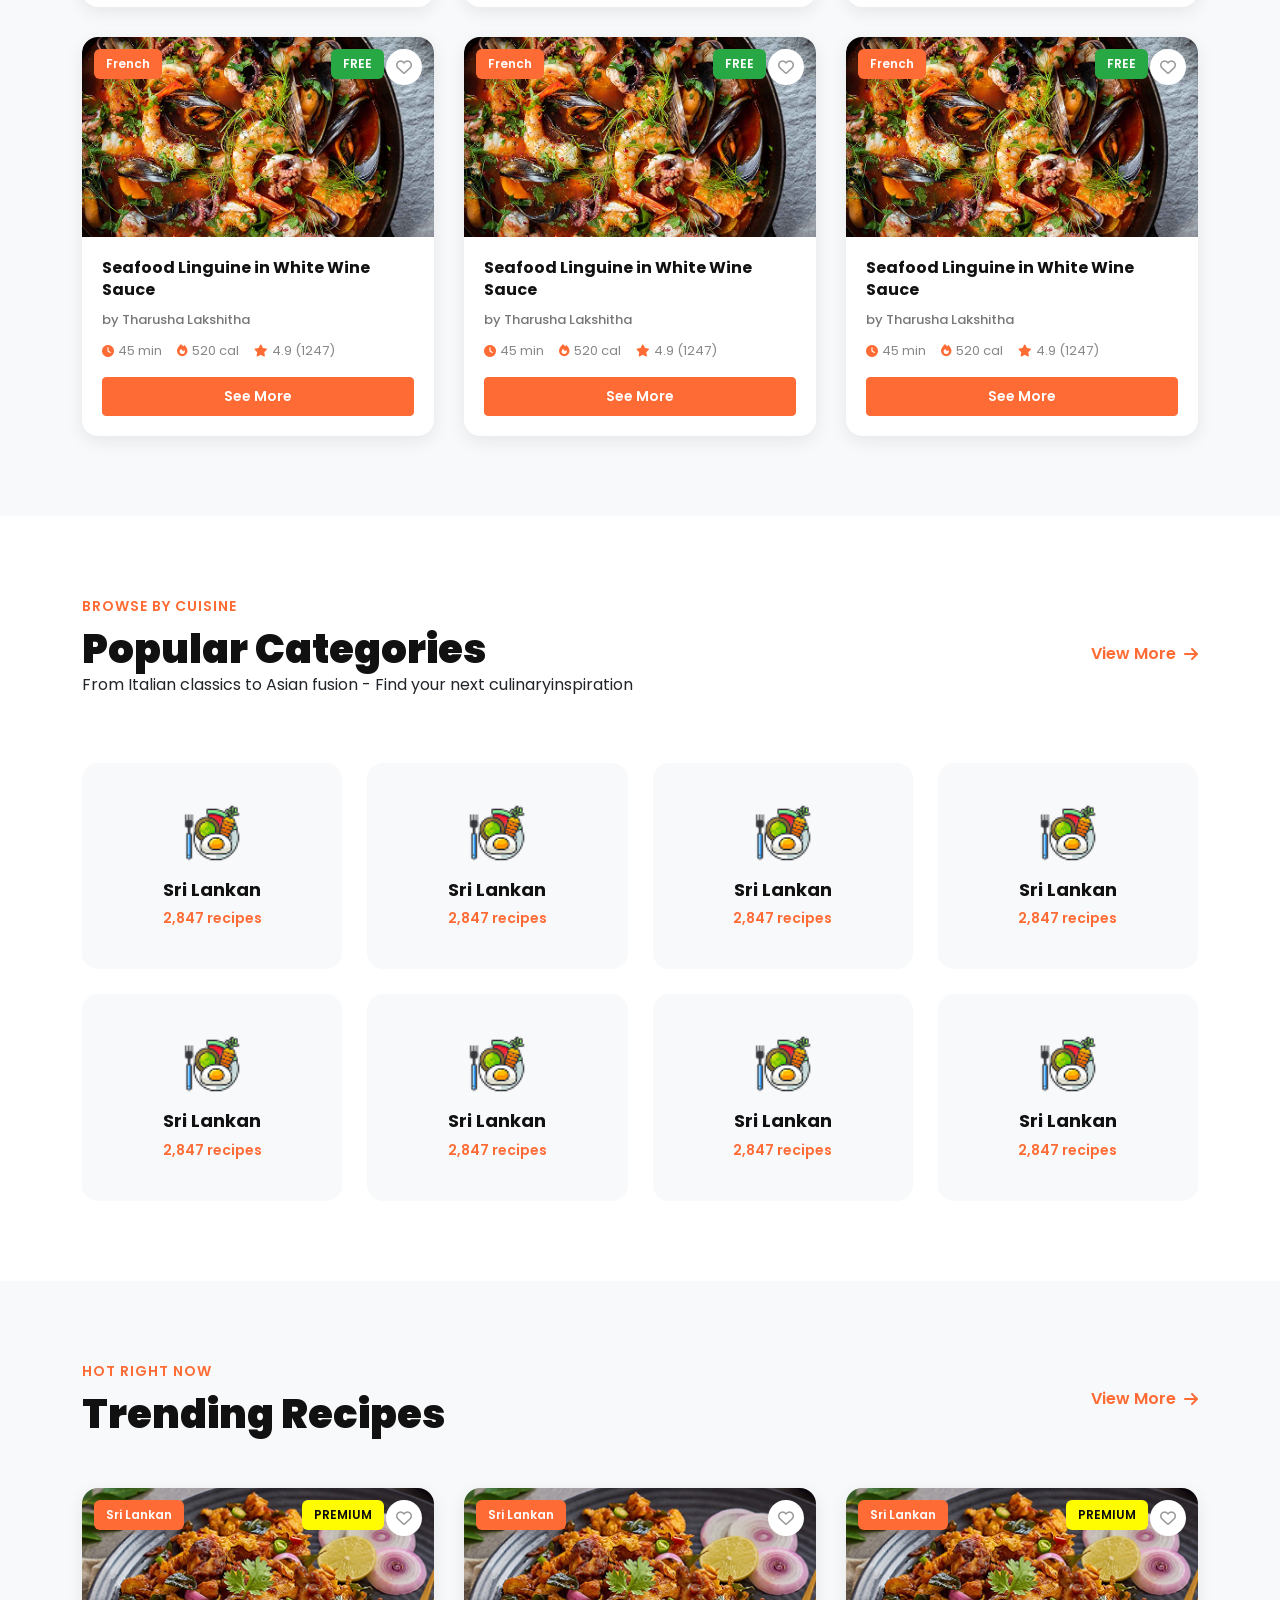
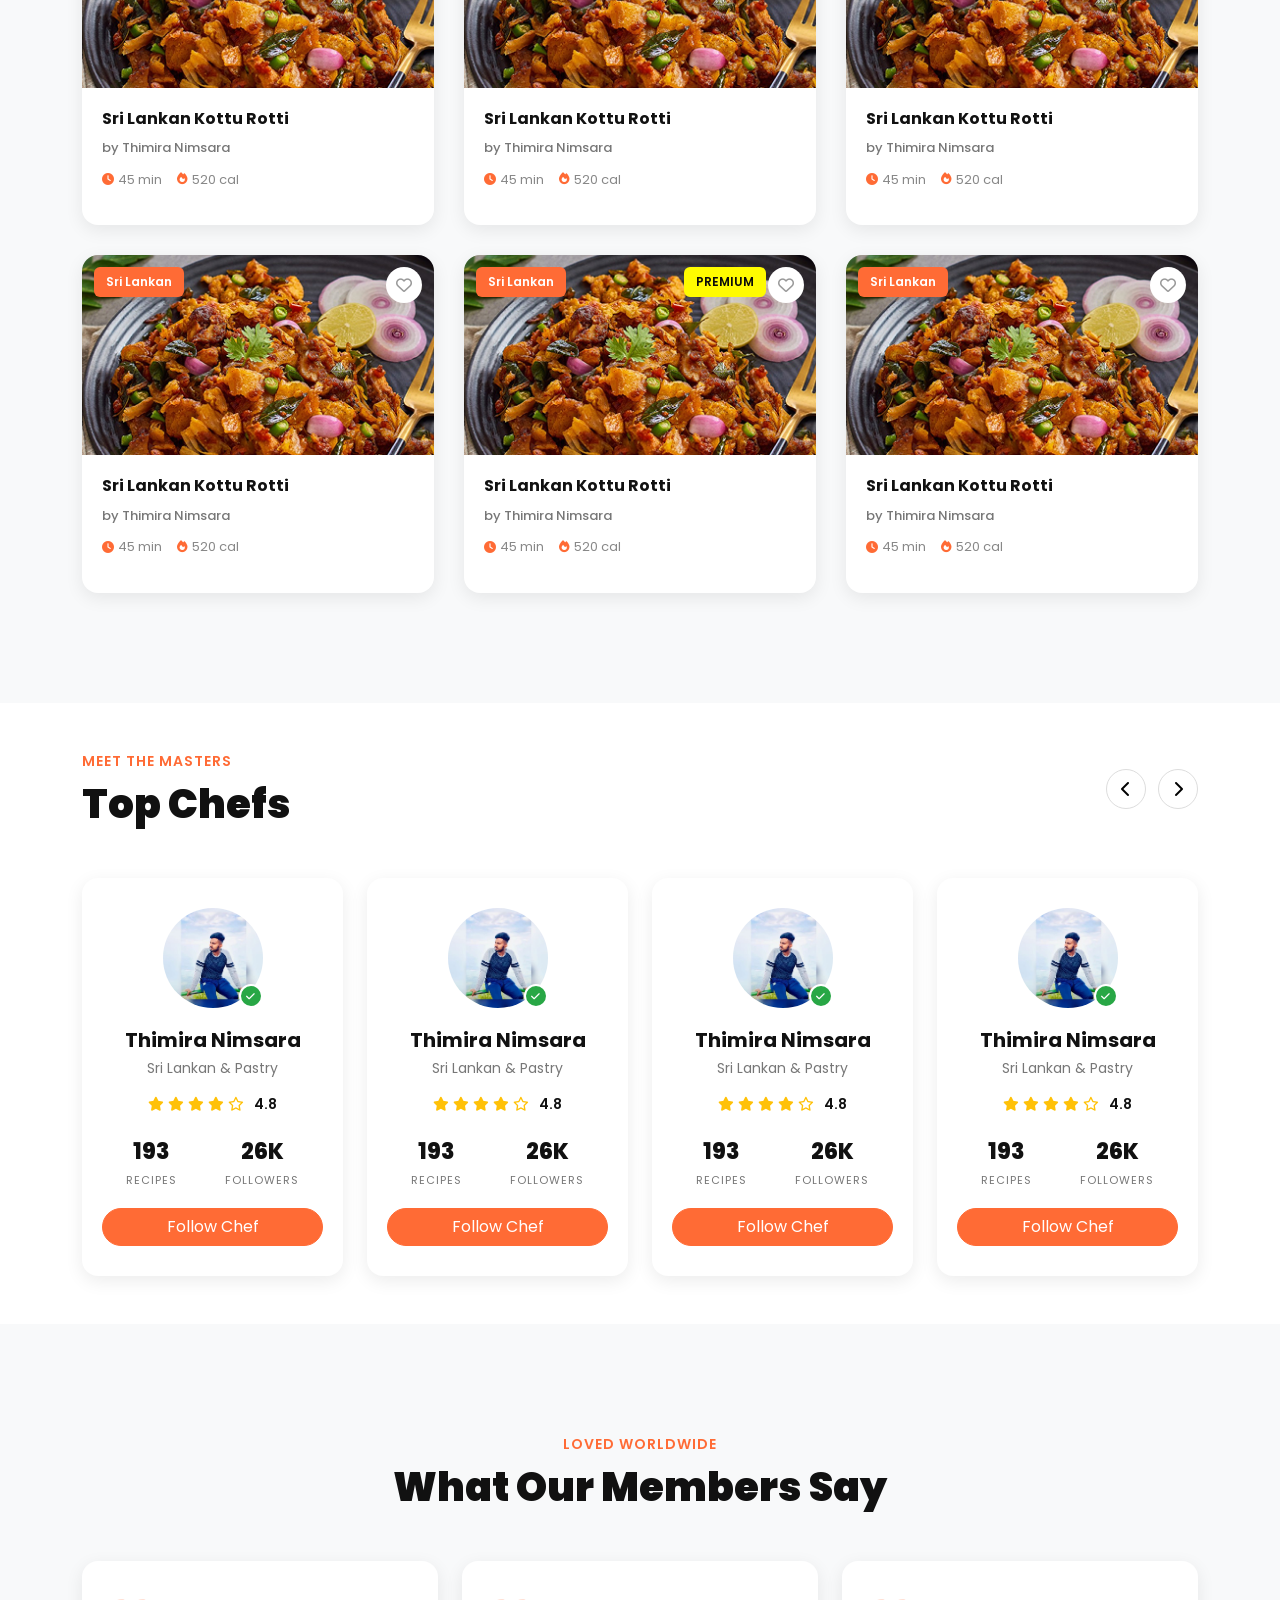
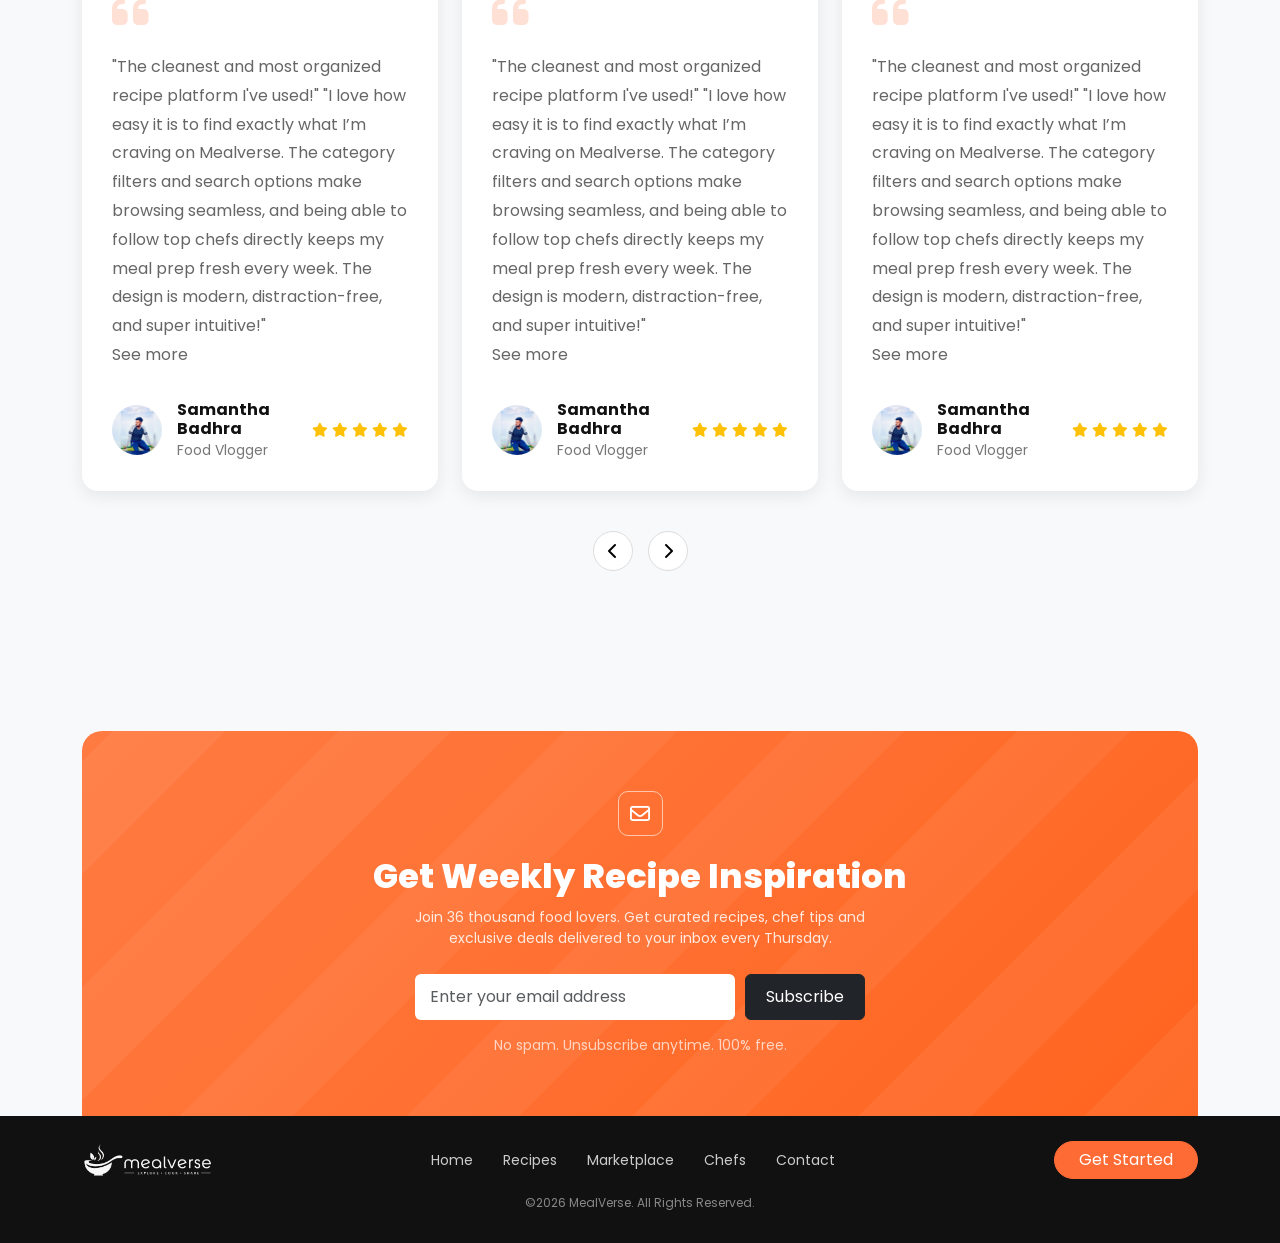
==== commit e3f530f8: "Added Images and fine tune cards designs" ====
--- a/index.html
+++ b/index.html
@@ -570,7 +570,7 @@
                     <div class="col-lg-3 col-md-6">
                         <div class="chef-card">
                             <div class="chef-image">
-                                <img src="images/chef1.jpg" alt="Chef">
+                                <img src="css/images/chef/chef1.jpg" alt="Chef">
                                 <span class="verified">
                                     <i class="fa-solid fa-check"></i>
                                 </span>
@@ -613,7 +613,7 @@
                         <div class="chef-card">
 
                             <div class="chef-image">
-                                <img src="images/chef1.jpg" alt="Chef">
+                                <img src="css/images/chef/chef1.jpg" alt="Chef">
                                 <span class="verified">
                                     <i class="fa-solid fa-check"></i>
                                 </span>
@@ -657,7 +657,7 @@
                         <div class="chef-card">
 
                             <div class="chef-image">
-                                <img src="images/chef1.jpg" alt="Chef">
+                                <img src="css/images/chef/chef1.jpg" alt="Chef">
                                 <span class="verified">
                                     <i class="fa-solid fa-check"></i>
                                 </span>
@@ -701,7 +701,7 @@
                         <div class="chef-card">
 
                             <div class="chef-image">
-                                <img src="images/chef1.jpg" alt="Chef">
+                                <img src="css/images/chef/chef1.jpg" alt="Chef">
                                 <span class="verified">
                                     <i class="fa-solid fa-check"></i>
                                 </span>
@@ -780,7 +780,7 @@
 
                             <div class="testimonial-user">
 
-                                <img src="images/member1.jpg" alt="Member">
+                                <img src="css/images/testimonials/member.jpg" alt="Member">
 
                                 <div class="testimonial-info">
                                     <h6>Samantha Badhra</h6>
@@ -820,7 +820,7 @@
 
                             <div class="testimonial-user">
 
-                                <img src="images/member1.jpg" alt="Member">
+                                <img src="css/images/testimonials/member.jpg" alt="Member">
 
                                 <div class="testimonial-info">
                                     <h6>Samantha Badhra</h6>
@@ -860,7 +860,7 @@
 
                             <div class="testimonial-user">
 
-                                <img src="images/member1.jpg" alt="Member">
+                                <img src="css/images/testimonials/member.jpg" alt="Member">
 
                                 <div class="testimonial-info">
                                     <h6>Samantha Badhra</h6>
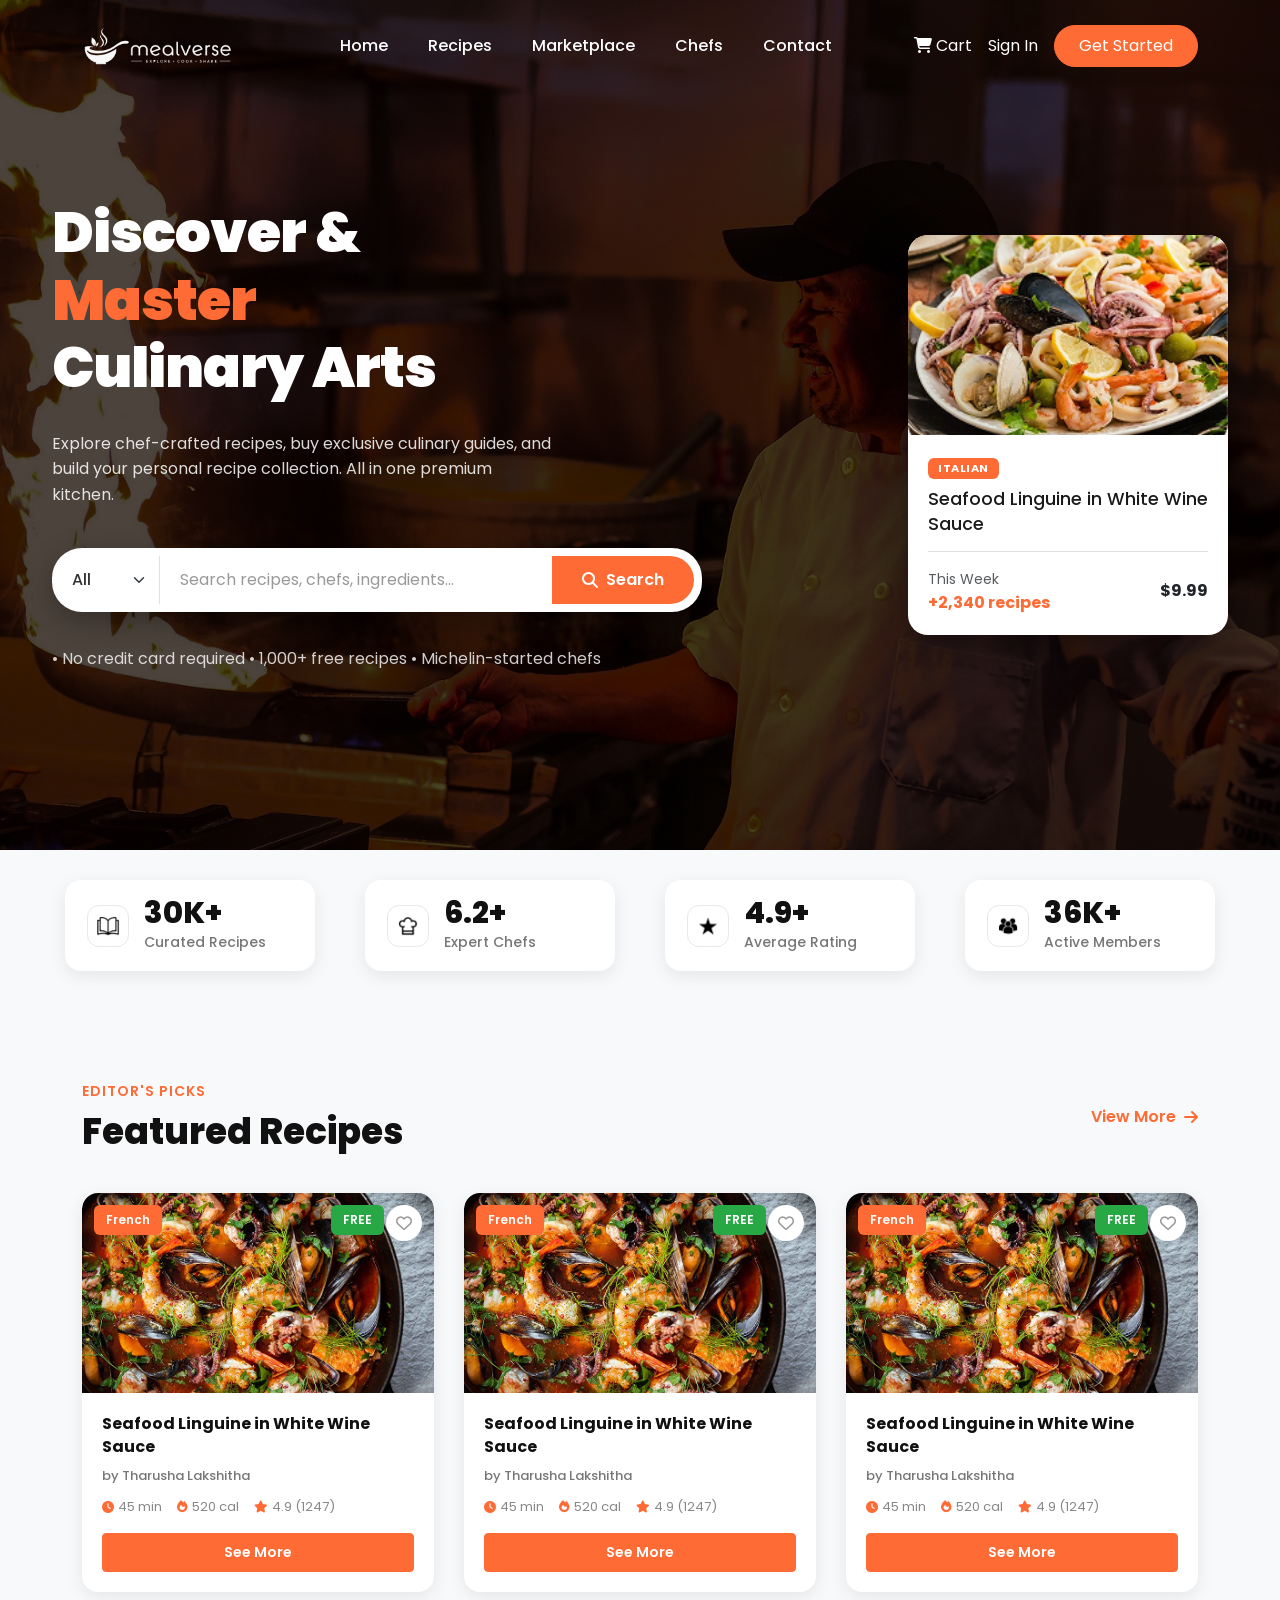
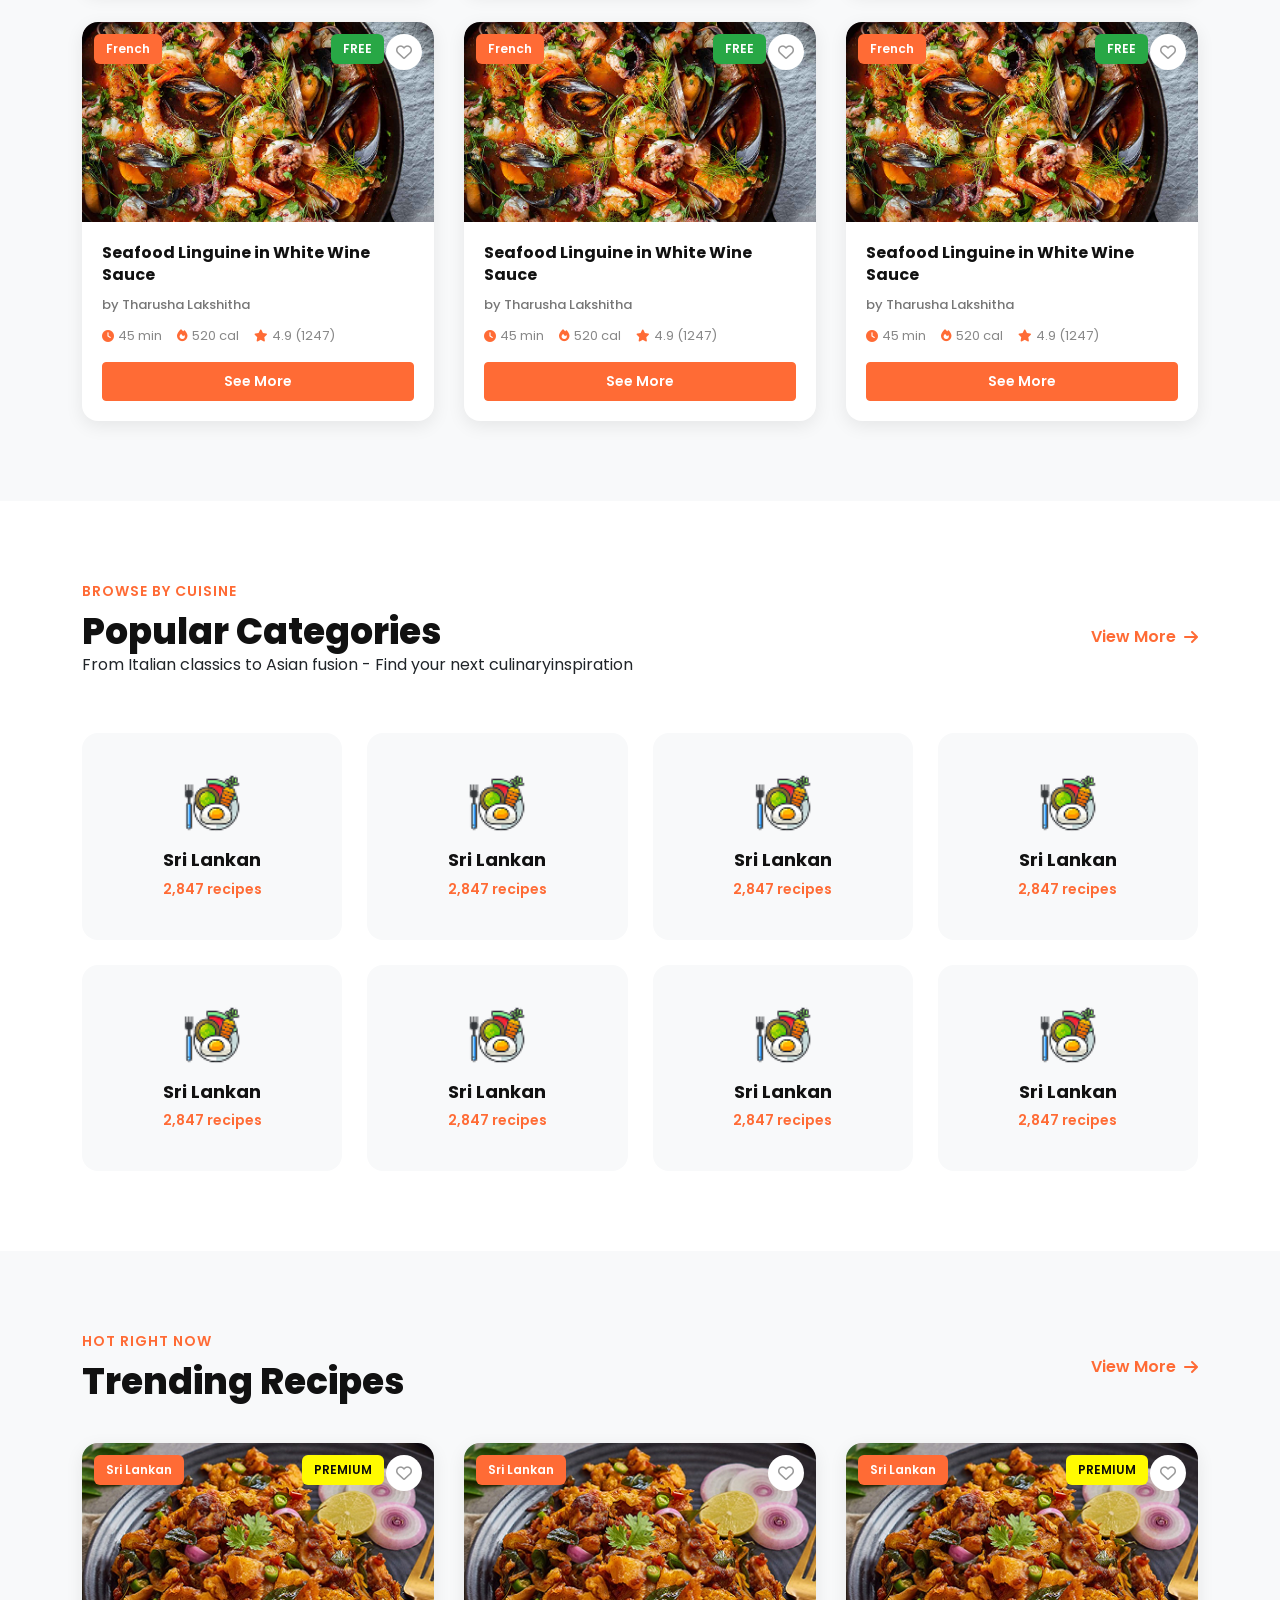
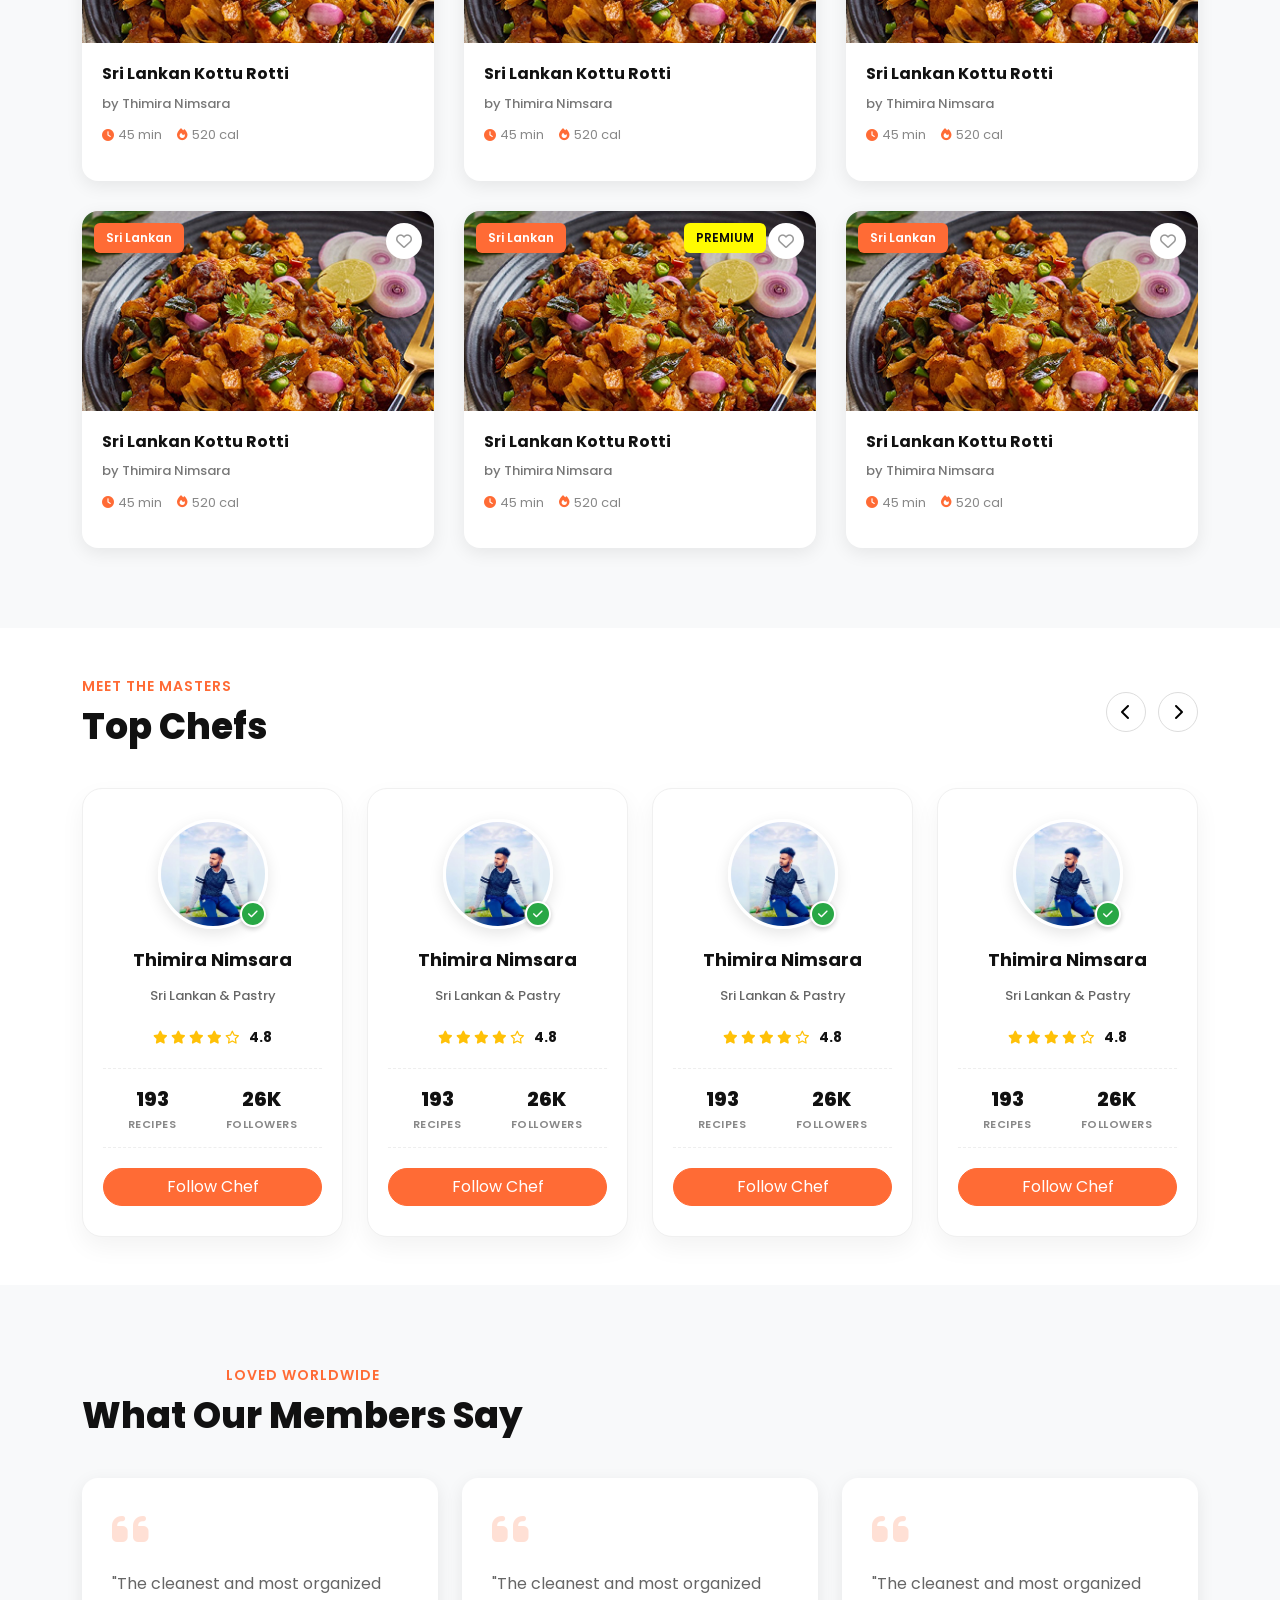
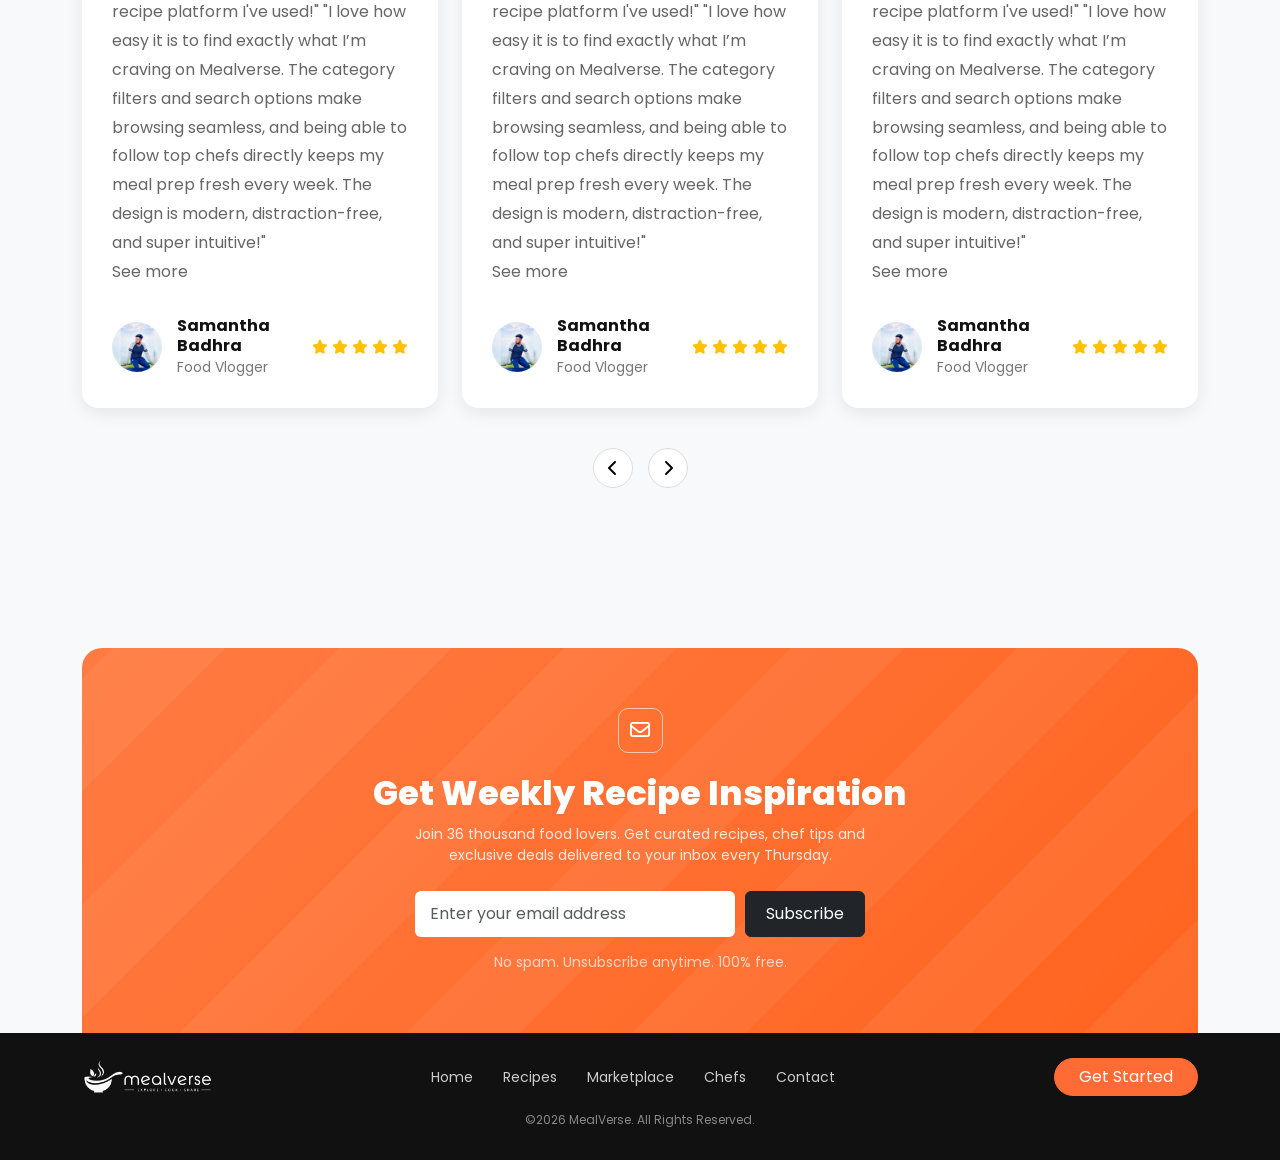
==== commit d942fb77: "Added add recipe page and clear bugs in css" ====
--- a/index.html
+++ b/index.html
@@ -21,12 +21,9 @@
     <body>
 
 
-        <!--navigation bar-->
         <div id="navbar-placeholder"></div>
 
-
-        
-       <!--hero section-->
+       <!-- hero -->
        <section class="hero-bg">
         <div class="container-fluid">
             <div class="hero-content">
@@ -83,7 +80,6 @@
 
 
 
-       <!--Featured Tags under the hero-->
        <div class="stats-section">
             <div class="stat-card">
                 <div class="stat-icon">
@@ -135,8 +131,8 @@
 
 
 
-       <!-- featured recipes section -->
-
+
+        <!-- recipes -->
         <section class="featured-section">
             <div class="container">
                 
@@ -306,7 +302,6 @@
 
 
 
-        <!--Populer Section-->
 
         <section class="popular-section">
             <div class="container">
@@ -387,7 +382,6 @@
 
 
 
-        <!-- trending recipes section -->
 
         <section class="trending-section">
             <div class="container">
@@ -542,7 +536,6 @@
 
 
 
-        <!--Top Chef-->
 
         <section class="topchef-section py-5">
             <div class="container">
@@ -747,7 +740,6 @@
 
 
 
-        <!-- what our members say -->
 
         <section class="testimonial-section">
             <div class="container">
@@ -905,7 +897,6 @@
        
 
 
-        <!-- Footer Section -->
         <div id="footer-placeholder"></div>
         
 
--- a/css/style.css
+++ b/css/style.css
@@ -5,6 +5,7 @@
             --darker-bg: #0F0F0F;
         }
         
+        /* navbar */
         .navbar{
           position:absolute;
           background: transparent;
@@ -109,7 +110,7 @@
       border-color: #e55a2b;
     }
 
-    /* Hero Section */
+    /* hero */
     .hero-bg {
       background: url('images/background.jpg');
       background-size: cover;
@@ -169,7 +170,7 @@
       max-width: 500px;
     }
 
-    /* Search Bar */
+    /* Search */
     .search-wrapper {
       display: flex;
       gap: 0;
@@ -228,7 +229,7 @@
 
 
 
-    /* Hero Benefits */
+    /* Benefits */
 
     .hero-benefits span {
       display: flex;
@@ -238,7 +239,7 @@
     }
 
 
-    /* Featured Card */
+    /* Cards */
     .featured-card {
       flex-shrink: 0;
       width: 320px;
@@ -294,6 +295,7 @@
 
 
 
+    /* stats */
     .stats-section {
       display: flex;
       flex-wrap: wrap;
@@ -335,7 +337,7 @@
       overflow: hidden;
     }
 
-    /* added icons for stats section */
+    /* Stats icons */
     .stat-icon img,
     .stat-icon svg {
       width: 24px;
@@ -365,6 +367,7 @@
       font-weight:500;
     }
 
+    /* featured */
     .featured-section{
       padding: 80px 0;
       background-color: #f8f9fa;
@@ -616,7 +619,7 @@
     }
 
 
-
+/* contact */
 .contact-hero {
   background: linear-gradient(rgba(15, 15, 15, 0.85), rgba(15, 15, 15, 0.85)), url('images/background.jpg');
   background-size: cover;
@@ -680,6 +683,7 @@
   border-radius: 10px;
   border: 1px solid #e0e0e0;
   background-color: #f8f9fa;
+  transition: border-color 0.2s ease, box-shadow 0.2s ease, background-color 0.2s ease;
 }
 
 .custom-input:focus {
@@ -688,92 +692,120 @@
   background-color: #fff;
 }
 
-
-
-.contact-hero {
-  background: linear-gradient(rgba(15, 15, 15, 0.85), rgba(15, 15, 15, 0.85)), url('images/background.jpg');
-  background-size: cover;
-  background-position: center;
-  padding: 140px 20px 60px;
-}
-
-.contact-hero h1 {
-  font-size: 3rem;
-}
-
-.contact-hero p {
-  color: rgba(255, 255, 255, 0.8);
-  max-width: 600px;
-  margin: 0 auto;
-}
-
-.contact-info-wrapper {
-  background-color: var(--dark-bg);
-  box-shadow: 0 10px 30px rgba(0, 0, 0, 0.15);
-}
-
-.info-icon {
-  width: 45px;
-  height: 45px;
-  background-color: rgba(255, 107, 53, 0.15);
-  color: var(--bs-primary);
+.material-symbols-outlined {
+  font-family: 'Material Symbols Outlined';
+  font-weight: 400;
+  font-style: normal;
+  font-size: inherit;
+  line-height: 1;
+  letter-spacing: normal;
+  text-transform: none;
+  display: inline-block;
+  white-space: nowrap;
+  word-wrap: normal;
+  direction: ltr;
+  -webkit-font-smoothing: antialiased;
+}
+
+.page-add-recipe {
+  background-color: #f8f9fa;
+}
+
+.add-recipe-shell {
+  margin-top: -60px;
+  position: relative;
+  z-index: 10;
+}
+
+.recipe-form-card {
+  background: #fff;
+  border-radius: 24px;
+  border: 1px solid #eee;
+  box-shadow: 0 20px 45px rgba(0, 0, 0, 0.08);
+}
+
+.recipe-form-card .section-header {
   display: flex;
+  justify-content: space-between;
   align-items: center;
-  justify-content: center;
-  border-radius: 12px;
-  font-size: 18px;
-}
-
-.social-btn {
+  margin-bottom: 1rem;
+  padding-bottom: 0.75rem;
+  border-bottom: 1px solid #eee;
+}
+
+.recipe-form-card .section-header h2 {
+  margin: 0;
+  font-size: 1.35rem;
+  font-weight: 700;
+  color: #111;
+}
+
+.recipe-form-card .section-header .text-muted {
+  font-size: 0.9rem;
+}
+
+.section-number {
+  width: 44px;
+  height: 44px;
   display: inline-flex;
   align-items: center;
   justify-content: center;
-  width: 38px;
-  height: 38px;
-  background-color: rgba(255, 255, 255, 0.1);
+  border-radius: 50%;
+  background: rgba(255, 107, 53, 0.12);
+  color: var(--bs-primary);
+  font-weight: 700;
+  font-size: 15px;
+}
+
+.input-icon-group {
+  position: relative;
+}
+
+.input-icon-group .input-icon {
+  position: absolute;
+  left: 14px;
+  top: 50%;
+  transform: translateY(-50%);
+  color: var(--bs-primary);
+  pointer-events: none;
+  font-size: 20px;
+}
+
+.input-icon-group .icon-padded {
+  padding-left: 46px;
+}
+
+.upload-zone {
+  border: 2px dashed #e0e0e0;
+  border-radius: 18px;
+  background: linear-gradient(135deg, #fffaf7 0%, #fff 100%);
+  transition: border-color 0.2s ease, transform 0.2s ease;
+}
+
+.upload-zone:hover {
+  border-color: var(--bs-primary);
+  transform: translateY(-2px);
+}
+
+.instruction-step {
+  background: #f8f9fa;
+  border: 1px solid #eee;
+  border-radius: 16px;
+}
+
+.step-badge {
+  width: 40px;
+  height: 40px;
+  display: inline-flex;
+  align-items: center;
+  justify-content: center;
+  border-radius: 50%;
+  background: var(--bs-primary);
   color: #fff;
-  border-radius: 50%;
-  margin-right: 8px;
-  text-decoration: none;
-  transition: all 0.3s ease;
-}
-
-.social-btn:hover {
-  background-color: var(--bs-primary);
-  color: #fff;
-  transform: translateY(-3px);
-}
-
-.contact-form-card {
-  border: 1px solid #eee;
-}
-
-.custom-input {
-  padding: 12px 16px;
-  border-radius: 10px;
-  border: 1px solid #e0e0e0;
-  background-color: #f8f9fa;
-}
-
-.custom-input:focus {
-  border-color: var(--bs-primary);
-  box-shadow: 0 0 0 0.25rem rgba(255, 107, 53, 0.15);
-  background-color: #fff;
-}
-
-
-.topchef-section {
-  display: flex;
-  flex-wrap: wrap;
-  gap: 50px;
-  justify-content: center;
-  margin-top: 30px;
-  margin-bottom: 30px;
-}
-
-
-/*topchef section*/
-
+  font-weight: 700;
+}
+
+/* chefs */
 .topchef-section {
     padding: 80px 0;
     background: #fff;
@@ -802,97 +834,6 @@
     color: #fff;
 }
 
-.chef-card {
-    background: #fff;
-    border-radius: 16px;
-    padding: 30px 20px;
-    text-align: center;
-    box-shadow: 0 5px 18px rgba(0,0,0,.08);
-    transition: all .3s ease;
-}
-
-.chef-card:hover {
-    transform: translateY(-5px);
-    box-shadow: 0 10px 30px rgba(0,0,0,.12);
-}
-
-.chef-image {
-    width: 100px;
-    height: 100px;
-    margin: 0 auto 20px;
-    position: relative;
-}
-
-.chef-image img {
-    width: 100%;
-    height: 100%;
-    border-radius: 50%;
-    object-fit: cover;
-}
-
-.verified {
-    position: absolute;
-    right: 0;
-    bottom: 0;
-    width: 24px;
-    height: 24px;
-    background: #28a745;
-    color: #fff;
-    border: 2px solid #fff;
-    border-radius: 50%;
-    display: flex;
-    align-items: center;
-    justify-content: center;
-    font-size: 10px;
-}
-
-.chef-card h5 {
-    margin-bottom: 6px;
-    font-weight: 700;
-    color: #111;
-}
-
-.chef-speciality {
-    margin-bottom: 15px;
-    color: #777;
-    font-size: 14px;
-}
-
-.chef-rating {
-    margin-bottom: 20px;
-    color: #ffc107;
-    font-size: 14px;
-}
-
-.chef-rating span {
-    margin-left: 6px;
-    color: #111;
-    font-weight: 600;
-}
-
-.chef-stats {
-    display: flex;
-    justify-content: space-around;
-    margin-bottom: 20px;
-}
-
-.chef-stats strong {
-    display: block;
-    font-size: 22px;
-    font-weight: 800;
-    color: #111;
-}
-
-.chef-stats small {
-    display: block;
-    margin-top: 4px;
-    font-size: 11px;
-    text-transform: uppercase;
-    letter-spacing: 1px;
-    color: #777;
-}
-
-
 /*testimonial section*/
 
 .testimonial-section{
@@ -980,8 +921,7 @@
 }
 
 
-/*newsletter section*/
-
+/* newsletter */
 .newsletter-section{
     margin-top:80px;
 }
@@ -1066,8 +1006,7 @@
     opacity:.7;
 }
 
-/*footer section*/
-
+/* footer */
 .footer{
     background:#111;
     color:#fff;
@@ -1107,4 +1046,301 @@
     text-align:center;
     color:#888;
     font-size:12px;
-}+}
+
+
+
+/* recipes */
+.recipes-hero {
+    background: linear-gradient(rgba(15, 15, 15, 0.7), rgba(15, 15, 15, 0.7)), url('images/background.jpg');
+    background-size: cover;
+    background-position: center;
+    padding: 100px 0 60px 0;
+    margin-top: 0;
+}
+
+.add-recipe-btn {
+    background-color: white;
+    border: none;
+    box-shadow: 0 5px 15px rgba(0,0,0,0.1);
+    transition: all 0.3s ease;
+}
+
+.add-recipe-btn:hover {
+    background-color: #f8f9fa;
+    transform: translateY(-2px);
+}
+
+.recipe-grid-4 {
+    display: grid;
+    grid-template-columns: repeat(4, 1fr);
+    gap: 25px;
+}
+
+
+.recipe-grid-2 {
+    display: grid;
+    grid-template-columns: repeat(2, 1fr);
+    gap: 30px;
+    max-width: 900px;
+    margin: 0 auto;
+}
+
+
+.pagination-wrapper {
+    display: flex;
+    gap: 10px;
+}
+
+.page-btn {
+    width: 40px;
+    height: 40px;
+    display: flex;
+    align-items: center;
+    justify-content: center;
+    border-radius: 8px;
+    border: 1px solid #eee;
+    background-color: white;
+    font-weight: 600;
+    transition: all 0.2s ease;
+}
+
+.page-btn.btn-primary {
+    background-color: var(--bs-primary);
+    color: white;
+    border: none;
+}
+
+.page-btn:hover:not(.btn-primary) {
+    background-color: #f8f9fa;
+    color: var(--bs-primary) !important;
+}
+
+
+
+/* chef page */
+.chefs-hero {
+    background: linear-gradient(rgba(15, 15, 15, 0.85), rgba(15, 15, 15, 0.85)), url('images/background.jpg');
+    background-size: cover;
+    background-position: center;
+    background-attachment: fixed;
+    padding: 160px 0 80px 0;
+    position: relative;
+}
+
+.chef-search-wrapper {
+    background: rgba(255, 255, 255, 0.1);
+    backdrop-filter: blur(10px);
+    border: 1px solid rgba(255, 255, 255, 0.2);
+    padding: 15px;
+    border-radius: 20px;
+    max-width: 850px;
+    box-shadow: 0 15px 35px rgba(0, 0, 0, 0.3);
+}
+
+.chef-search-wrapper .form-control,
+.chef-search-wrapper .form-select {
+    border-radius: 10px;
+    box-shadow: none;
+    font-size: 15px;
+}
+
+.chef-search-wrapper .form-control:focus,
+.chef-search-wrapper .form-select:focus {
+    box-shadow: 0 0 0 0.25rem rgba(255, 107, 53, 0.25);
+}
+
+.chef-search-wrapper .input-group-text {
+    border-top-left-radius: 10px;
+    border-bottom-left-radius: 10px;
+}
+
+/* Featured chefs */
+
+.featured-chefs {
+    padding: 80px 0;
+    background-color: #f8f9fa;
+}
+
+.section-header {
+    display: flex;
+    justify-content: space-between;
+    align-items: center;
+    margin-bottom: 40px;
+}
+
+.section-label {
+    color: var(--bs-primary);
+    font-weight: 600;
+    font-size: 14px;
+    margin: 0 0 8px 0;
+    text-transform: uppercase;
+    letter-spacing: 1px;
+}
+
+.section-header h2 {
+    margin: 0;
+    font-size: 36px;
+    font-weight: 800;
+    color: #111;
+}
+
+/* Chef card */
+.chef-card {
+    background: #ffffff;
+    border-radius: 20px;
+    padding: 30px 20px;
+    text-align: center;
+    border: 1px solid #f0f0f0;
+    box-shadow: 0 10px 25px rgba(0, 0, 0, 0.05);
+    transition: all 0.3s ease;
+    height: 100%;
+    display: flex;
+    flex-direction: column;
+    justify-content: space-between;
+}
+
+.chef-card:hover {
+    transform: translateY(-8px);
+    box-shadow: 0 15px 35px rgba(0, 0, 0, 0.1);
+    border-color: rgba(255, 107, 53, 0.3);
+}
+
+/* Chef image */
+.chef-image {
+    width: 110px;
+    height: 110px;
+    margin: 0 auto 20px;
+    position: relative;
+}
+
+.chef-image img {
+    width: 100%;
+    height: 100%;
+    border-radius: 50%;
+    object-fit: cover;
+    border: 3px solid #fff;
+    box-shadow: 0 5px 15px rgba(0, 0, 0, 0.1);
+}
+
+.verified {
+    position: absolute;
+    right: 2px;
+    bottom: 2px;
+    width: 26px;
+    height: 26px;
+    background: #28a745;
+    color: #fff;
+    border: 2px solid #fff;
+    border-radius: 50%;
+    display: flex;
+    align-items: center;
+    justify-content: center;
+    font-size: 11px;
+    box-shadow: 0 2px 5px rgba(0,0,0,0.2);
+}
+
+.chef-card h5 {
+    margin-bottom: 6px;
+    font-weight: 700;
+    font-size: 18px;
+    color: #111;
+}
+
+.chef-speciality {
+    margin-bottom: 12px;
+    color: #666;
+    font-size: 13px;
+    font-weight: 500;
+    min-height: 38px;
+    display: flex;
+    align-items: center;
+    justify-content: center;
+}
+
+.chef-rating {
+    margin-bottom: 20px;
+    color: #ffc107;
+    font-size: 13px;
+}
+
+.chef-rating span {
+    margin-left: 6px;
+    color: #111;
+    font-weight: 700;
+    font-size: 14px;
+}
+
+.chef-stats {
+    display: flex;
+    justify-content: space-around;
+    padding: 15px 0;
+    margin-bottom: 20px;
+    border-top: 1px dashed #eee;
+    border-bottom: 1px dashed #eee;
+}
+
+.chef-stats strong {
+    display: block;
+    font-size: 20px;
+    font-weight: 800;
+    color: #111;
+}
+
+.chef-stats small {
+    display: block;
+    margin-top: 2px;
+    font-size: 11px;
+    text-transform: uppercase;
+    letter-spacing: 0.5px;
+    color: #888;
+    font-weight: 600;
+}
+
+.become-chef-section {
+    background-color: #f8f9fa;
+}
+
+.become-chef-box {
+    box-shadow: 0 20px 40px rgba(0, 0, 0, 0.2);
+    position: relative;
+    overflow: hidden;
+    background: linear-gradient(135deg, #1A1A1A 0%, #0F0F0F 100%);
+    border: 1px solid rgba(255, 107, 53, 0.3);
+}
+
+.cta-box {
+    background: linear-gradient(135deg, #1A1A1A 0%, #0F0F0F 100%);
+}
+
+.become-chef-box::before {
+    content: '';
+    position: absolute;
+    top: -50%;
+    right: -20%;
+    width: 300px;
+    height: 300px;
+    background: radial-gradient(circle, rgba(255, 107, 53, 0.15) 0%, transparent 70%);
+    border-radius: 50%;
+}
+
+
+/* add recipe section */
+
+.btn-outline-primary {
+  color: var(--bs-primary);
+  border: 1px solid var(--bs-primary);
+  border-radius: 10px;
+  font-weight: 600;
+  padding: 10px 20px;
+  background: transparent;
+  transition: all 0.3s ease;
+}
+
+.btn-outline-primary:hover {
+  background-color: var(--bs-primary);
+  color: white;
+  border-color: var(--bs-primary);
+}
+
+
--- a/css/responsive.css
+++ b/css/responsive.css
@@ -1,4 +1,4 @@
-/*navbar section*/
+/* navbar */
 
 @media (max-width: 991px) {
 
@@ -59,8 +59,7 @@
 
 
 
-/*hero section*/
-
+/* hero */
 @media (max-width: 1200px) {
 
     .hero-content {
@@ -221,8 +220,7 @@
 
 
 
-/*featured recipes section*/
-
+/* recipes */
 @media (max-width: 1024px) {
 
     .recipe-grid {
@@ -527,4 +525,116 @@
         align-items:center;
     }
 
+}
+
+
+
+/* Chef page */
+
+@media (max-width: 992px) {
+    .chefs-hero {
+        padding: 130px 20px 60px;
+    }
+    
+    .chefs-hero h1 {
+        font-size: 2.5rem;
+    }
+}
+
+@media (max-width: 768px) {
+    .chef-search-wrapper {
+        padding: 20px;
+    }
+    
+    .chef-stats strong {
+        font-size: 18px;
+    }
+}
+
+@media (max-width: 1200px) {
+    .recipe-grid-4 {
+        grid-template-columns: repeat(3, 1fr);
+    }
+}
+
+@media (max-width: 992px) {
+    .recipe-grid-4 {
+        grid-template-columns: repeat(2, 1fr);
+    }
+    .recipe-grid-2 {
+        grid-template-columns: 1fr;
+    }
+}
+
+@media (max-width: 576px) {
+    .recipe-grid-4 {
+        grid-template-columns: 1fr;
+    }
+    .search-action-bar {
+        flex-direction: column;
+        align-items: stretch !important;
+    }
+    .add-recipe-btn {
+        width: 100%;
+        justify-content: center;
+    }
+}
+
+@media (max-width: 768px) {
+  .contact-hero {
+    padding: 120px 15px 50px;
+  }
+
+  .contact-hero h1 {
+    font-size: 2.2rem;
+  }
+
+  .add-recipe-shell {
+    margin-top: -24px;
+  }
+
+  .recipe-form-card {
+    padding: 1.25rem !important;
+  }
+
+  .section-header {
+    flex-direction: column;
+    align-items: flex-start;
+    gap: 10px;
+  }
+
+  .upload-zone {
+    padding: 2rem 1rem !important;
+  }
+
+  .instruction-step {
+    padding: 1rem;
+  }
+
+  .add-recipe-actions .btn {
+    width: 100%;
+  }
+}
+
+@media (max-width: 576px) {
+  .section-number {
+    width: 36px;
+    height: 36px;
+    font-size: 13px;
+  }
+
+  .input-icon-group .input-icon {
+    font-size: 18px;
+    left: 12px;
+  }
+
+  .input-icon-group .icon-padded {
+    padding-left: 42px;
+  }
+
+  .step-badge {
+    width: 34px;
+    height: 34px;
+    font-size: 13px;
+  }
 }
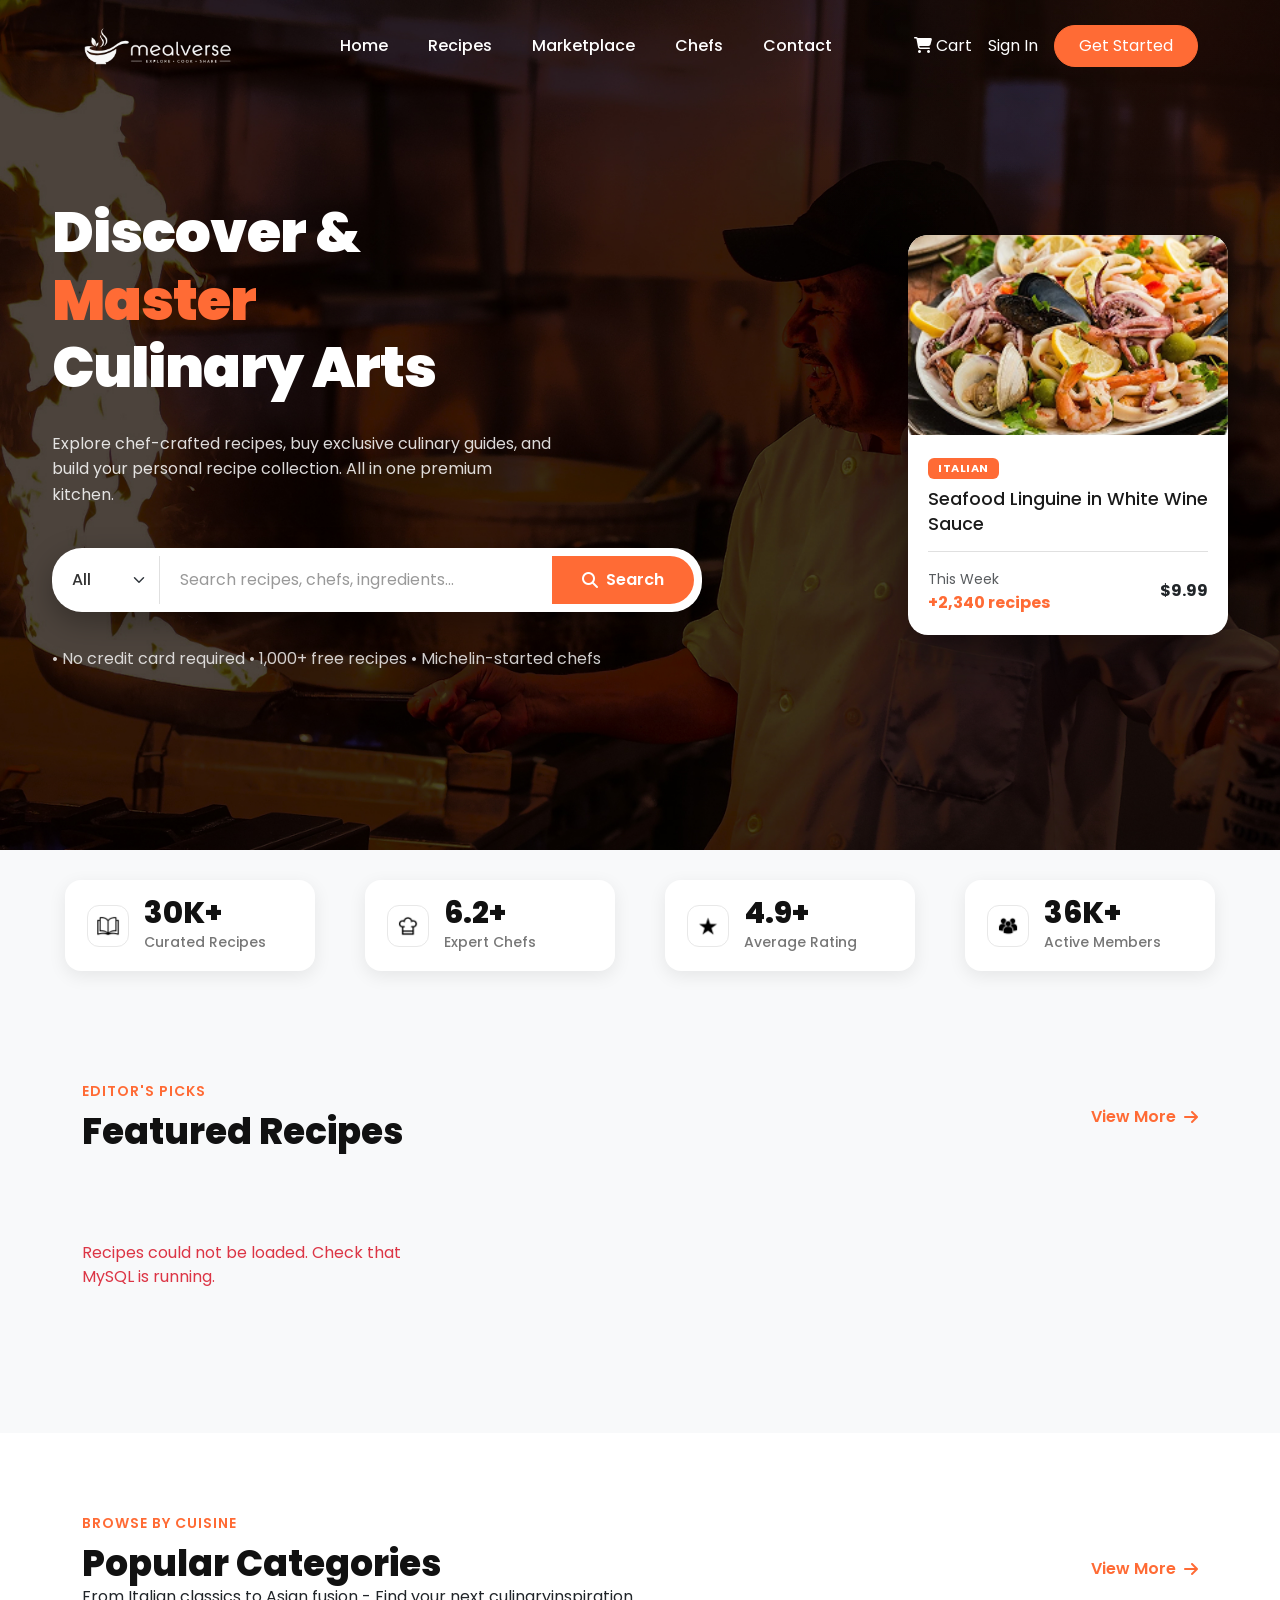
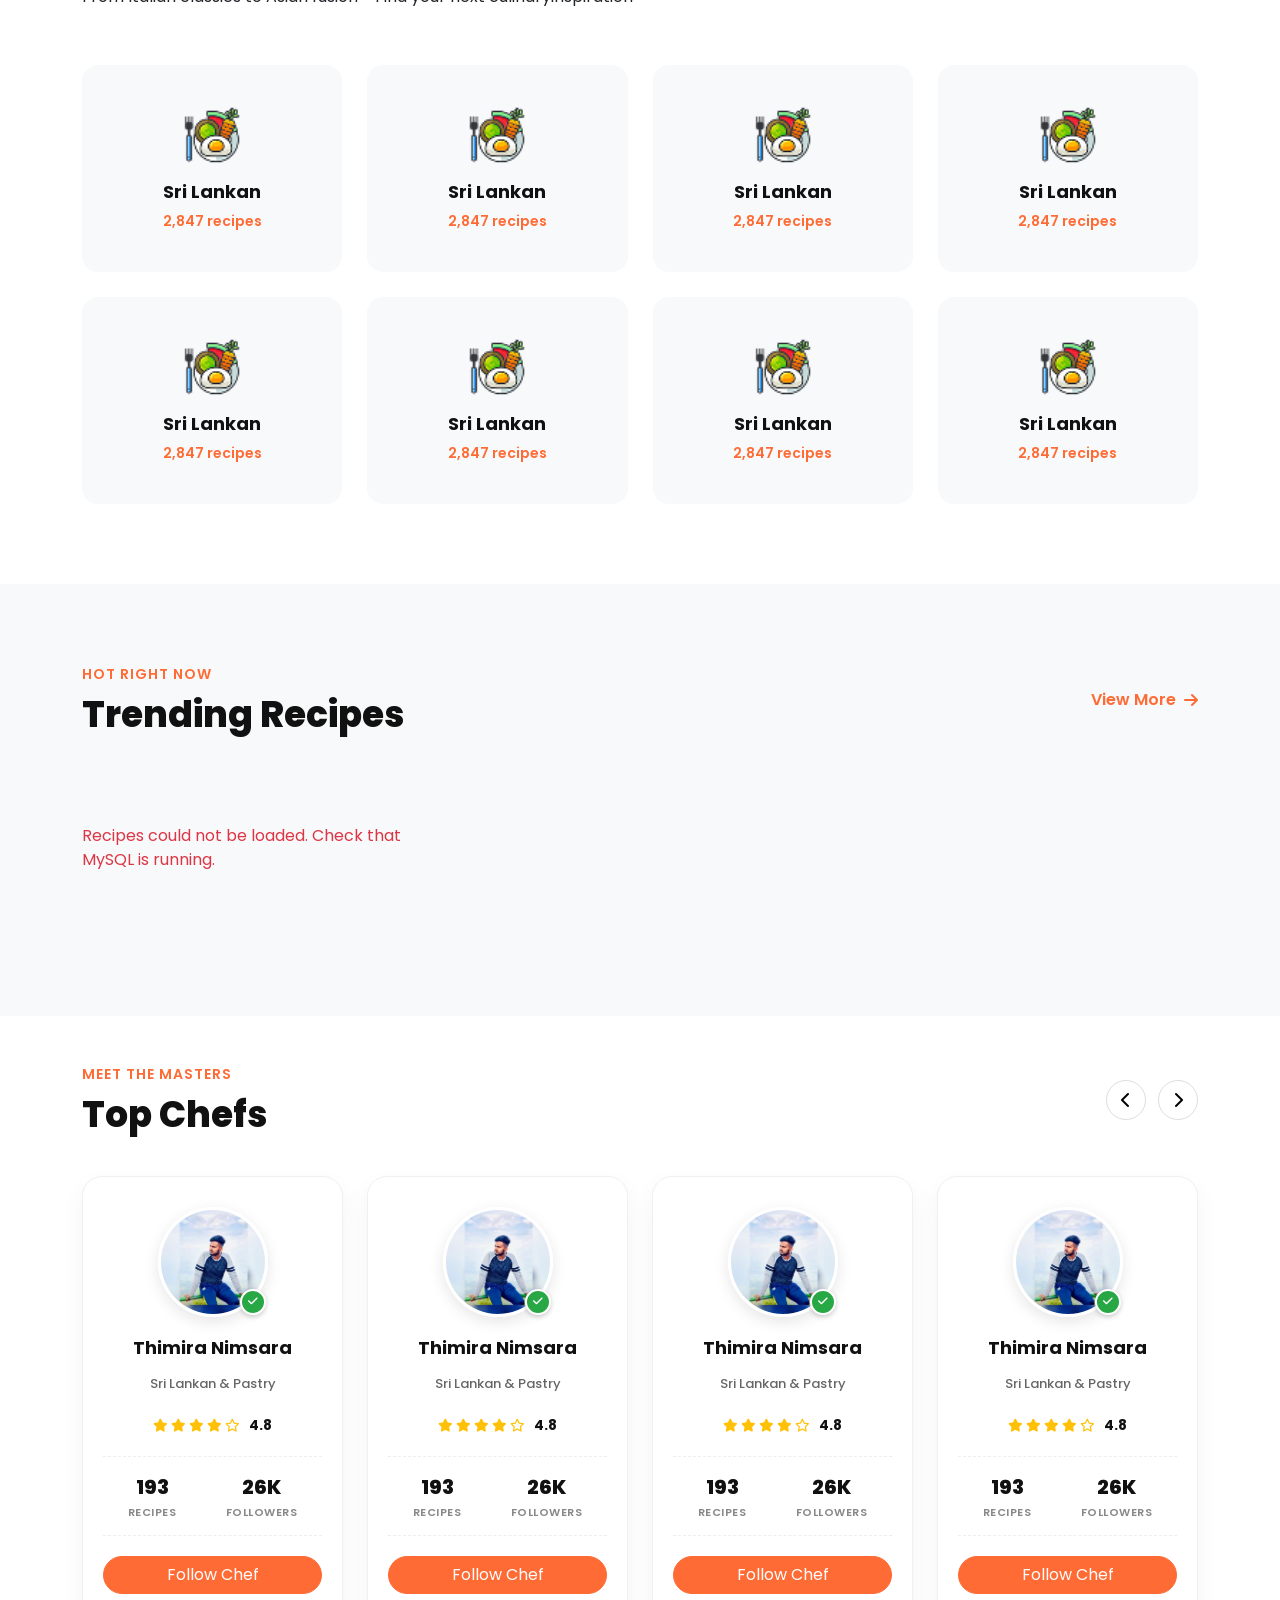
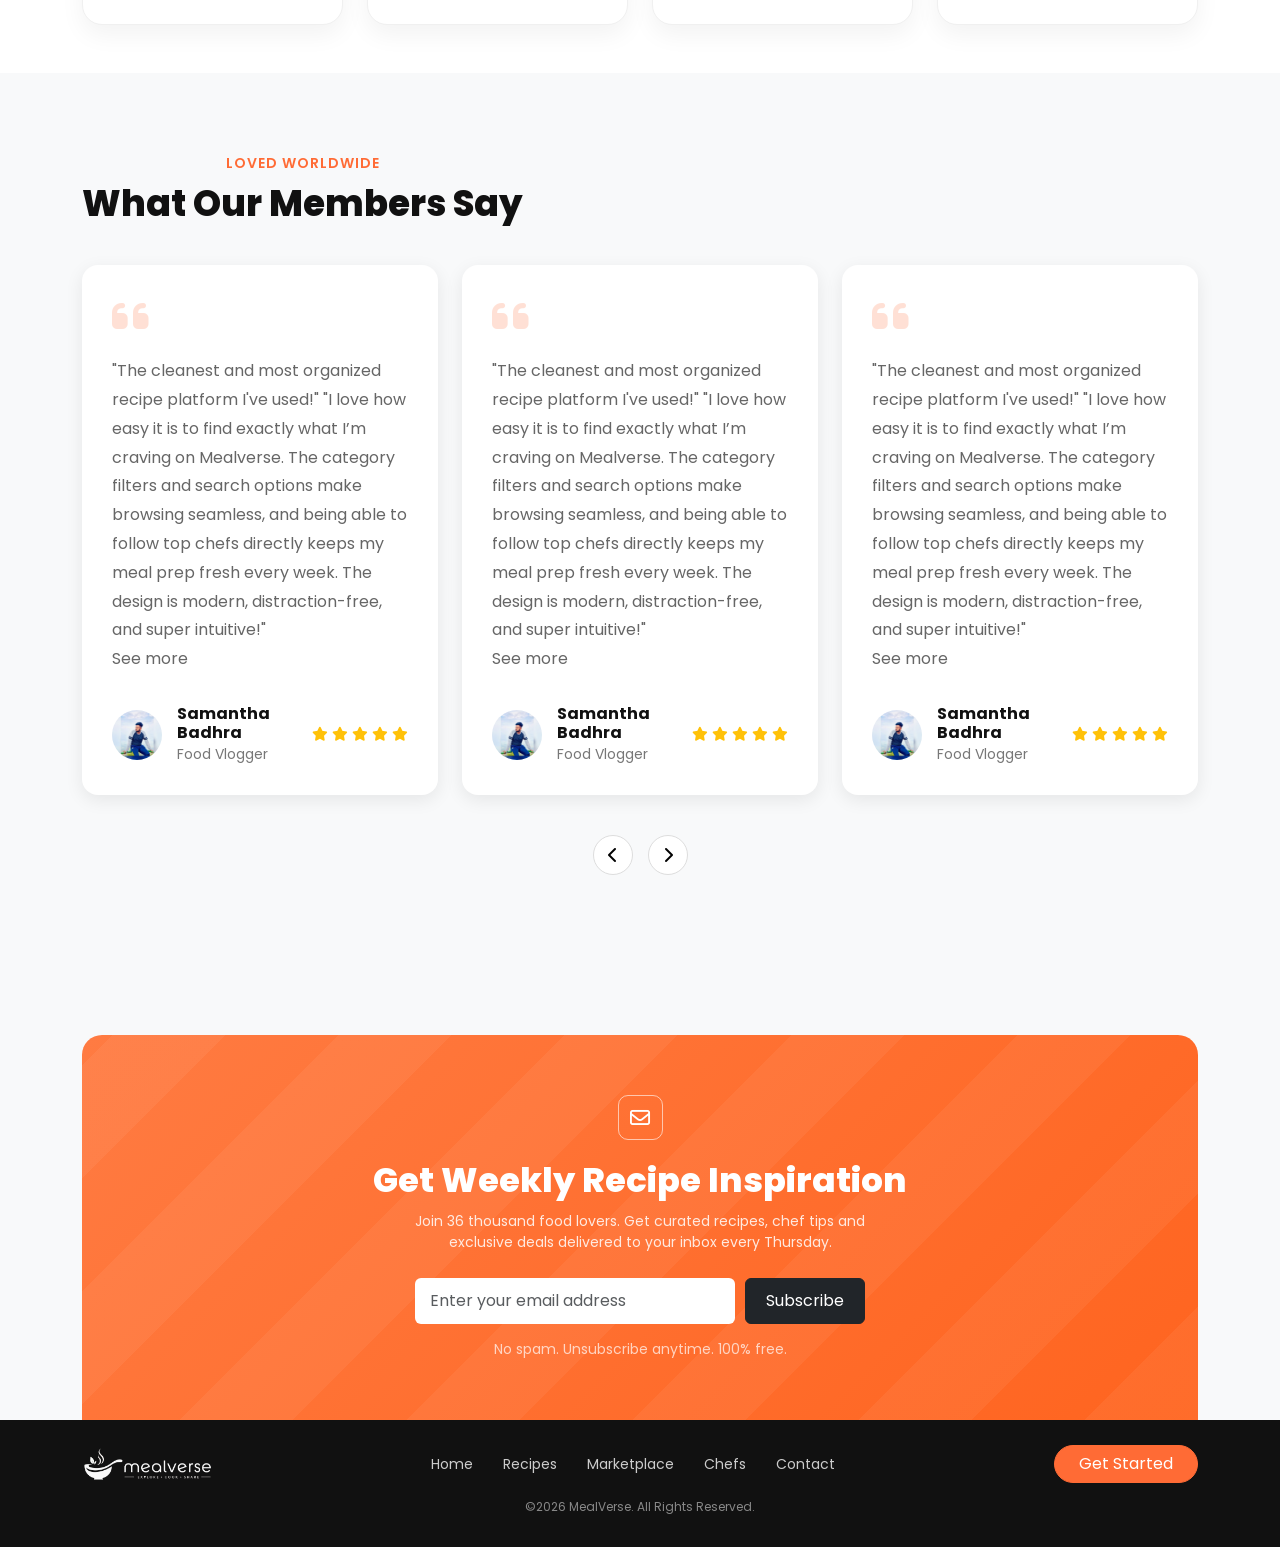
==== commit 44fdf61e: "Backend Complete" ====
--- a/index.html
+++ b/index.html
@@ -148,7 +148,7 @@
 
 
                 <!-- recipe cards -->
-                <div class="recipe-grid">
+                <div class="recipe-grid" data-recipe-grid="featured">
                     
                     <div class="recipe-card">
 
@@ -167,7 +167,7 @@
                                 <span><i class="fas fa-fire"></i> 520 cal</span>
                                 <span><i class="fas fa-star"></i> 4.9 (1247)</span>
                             </div>
-                            <a href="recipes.html" class="btn btn-primary btn-sm">See More</a>
+                            <a href="viewrecipe.html" class="btn btn-primary btn-sm">See More</a>
                         </div>
 
                     </div>
@@ -191,7 +191,7 @@
                                 <span><i class="fas fa-fire"></i> 520 cal</span>
                                 <span><i class="fas fa-star"></i> 4.9 (1247)</span>
                             </div>
-                            <a href="#" class="btn btn-primary btn-sm">See More</a>
+                            <a href="viewrecipe.html" class="btn btn-primary btn-sm">See More</a>
                         </div>
                         
                     </div>
@@ -215,7 +215,7 @@
                                 <span><i class="fas fa-fire"></i> 520 cal</span>
                                 <span><i class="fas fa-star"></i> 4.9 (1247)</span>
                             </div>
-                            <a href="#" class="btn btn-primary btn-sm">See More</a>
+                            <a href="viewrecipe.html" class="btn btn-primary btn-sm">See More</a>
                         </div>
                         
                     </div>
@@ -239,7 +239,7 @@
                                 <span><i class="fas fa-fire"></i> 520 cal</span>
                                 <span><i class="fas fa-star"></i> 4.9 (1247)</span>
                             </div>
-                            <a href="#" class="btn btn-primary btn-sm">See More</a>
+                            <a href="viewrecipe.html" class="btn btn-primary btn-sm">See More</a>
                         </div>
                         
                     </div>
@@ -263,7 +263,7 @@
                                 <span><i class="fas fa-fire"></i> 520 cal</span>
                                 <span><i class="fas fa-star"></i> 4.9 (1247)</span>
                             </div>
-                            <a href="#" class="btn btn-primary btn-sm">See More</a>
+                            <a href="viewrecipe.html" class="btn btn-primary btn-sm">See More</a>
                         </div>
                         
                     </div>
@@ -287,7 +287,7 @@
                                 <span><i class="fas fa-fire"></i> 520 cal</span>
                                 <span><i class="fas fa-star"></i> 4.9 (1247)</span>
                             </div>
-                            <a href="#" class="btn btn-primary btn-sm">See More</a>
+                            <a href="viewrecipe.html" class="btn btn-primary btn-sm">See More</a>
                         </div>
                         
                     </div>
@@ -398,7 +398,7 @@
 
 
                 <!-- recipe cards -->
-                <div class="recipe-grid">
+                <div class="recipe-grid" data-recipe-grid="trending">
                     
                     <div href="#"; class="recipe-card">
 
@@ -906,6 +906,28 @@
     <script src="https://cdn.jsdelivr.net/npm/bootstrap@5.3.8/dist/js/bootstrap.bundle.min.js" integrity="sha384-FKyoEForCGlyvwx9Hj09JcYn3nv7wiPVlz7YYwJrWVcXK/BmnVDxM+D2scQbITxI" crossorigin="anonymous"></script>
     <script src="js/nav.js"></script>
     <script src="js/footer.js"></script>
+    <script src="js/recipes.js"></script>
+    <script>
+
+
+        document.addEventListener('DOMContentLoaded', () => {
+            document.querySelectorAll('.recipe-card').forEach(card => {
+                card.style.cursor = 'pointer';
+                card.addEventListener('click', (event) => {
+                    if (event.target.closest('.wishlist-btn, .btn')) return;
+                    window.location.href = 'viewrecipe.html';
+                });
+            });
+
+            document.querySelectorAll('.recipe-link').forEach(link => {
+                if (link.getAttribute('href') === '#') {
+                    link.setAttribute('href', 'viewrecipe.html');
+                }
+            });
+        });
+
+        
+    </script>
     </body>
 
 </html>
--- a/css/style.css
+++ b/css/style.css
@@ -4,6 +4,8 @@
             --dark-bg: #1A1A1A;
             --darker-bg: #0F0F0F;
         }
+        
+
         
         /* navbar */
         .navbar{
@@ -87,8 +89,6 @@
 
 
 
-
-
     body {
       font-family: 'Poppins', sans-serif;
       background-color: #f8f9fa;
@@ -109,6 +109,8 @@
       background-color: #e55a2b;
       border-color: #e55a2b;
     }
+
+
 
     /* hero */
     .hero-bg {
@@ -170,6 +172,9 @@
       max-width: 500px;
     }
 
+
+
+
     /* Search */
     .search-wrapper {
       display: flex;
@@ -229,6 +234,8 @@
 
 
 
+
+
     /* Benefits */
 
     .hero-benefits span {
@@ -237,6 +244,8 @@
       gap: 8px;
       color: rgba(255, 255, 255, 0.8);
     }
+
+
 
 
     /* Cards */
@@ -295,6 +304,7 @@
 
 
 
+
     /* stats */
     .stats-section {
       display: flex;
@@ -366,6 +376,10 @@
       color:#777;
       font-weight:500;
     }
+
+
+
+
 
     /* featured */
     .featured-section{
@@ -454,6 +468,10 @@
       font-weight: 600;
       font-size: 12px;
     }
+
+
+
+
 
 
     /*recipe container special recipe bacgroudn colour*/
@@ -619,6 +637,10 @@
     }
 
 
+
+
+
+
 /* contact */
 .contact-hero {
   background: linear-gradient(rgba(15, 15, 15, 0.85), rgba(15, 15, 15, 0.85)), url('images/background.jpg');
@@ -805,6 +827,10 @@
   font-weight: 700;
 }
 
+
+
+
+
 /* chefs */
 .topchef-section {
     padding: 80px 0;
@@ -834,6 +860,12 @@
     color: #fff;
 }
 
+
+
+
+
+
+
 /*testimonial section*/
 
 .testimonial-section{
@@ -919,6 +951,9 @@
     gap:15px;
     margin-top:40px;
 }
+
+
+
 
 
 /* newsletter */
@@ -1006,6 +1041,10 @@
     opacity:.7;
 }
 
+
+
+
+
 /* footer */
 .footer{
     background:#111;
@@ -1047,6 +1086,8 @@
     color:#888;
     font-size:12px;
 }
+
+
 
 
 
@@ -1154,6 +1195,9 @@
     border-top-left-radius: 10px;
     border-bottom-left-radius: 10px;
 }
+
+
+
 
 /* Featured chefs */
 
@@ -1205,6 +1249,9 @@
     box-shadow: 0 15px 35px rgba(0, 0, 0, 0.1);
     border-color: rgba(255, 107, 53, 0.3);
 }
+
+
+
 
 /* Chef image */
 .chef-image {
@@ -1325,6 +1372,8 @@
 }
 
 
+
+
 /* add recipe section */
 
 .btn-outline-primary {
@@ -1344,3 +1393,70 @@
 }
 
 
+/*view recipe page*/
+
+.recipe-detail-hero {
+  min-height: 520px;
+  display: flex;
+  align-items: flex-end;
+  background-color: var(--dark-bg, #1a1a1a);
+  overflow: hidden;
+}
+
+.hero-bg-img {
+  position: absolute;
+  top: 0;
+  left: 0;
+  width: 100%;
+  height: 100%;
+  object-fit: cover;
+  z-index: 0;
+}
+
+.hero-overlay {
+  position: absolute;
+  inset: 0;
+  background: linear-gradient(180deg, rgba(0, 0, 0, 0.2) 0%, rgba(0, 0, 0, 0.85) 100%);
+  z-index: 1;
+}
+
+.border-white-20 {
+  border-color: rgba(255, 255, 255, 0.2) !important;
+}
+
+.chef-avatar-sm {
+  width: 48px;
+  height: 48px;
+  object-fit: cover;
+}
+
+.chef-avatar {
+  width: 56px;
+  height: 56px;
+  object-fit: cover;
+}
+
+.recipe-badge-pill {
+  border: 1px solid rgba(255, 107, 53, 0.3);
+  color: var(--bs-primary, #FF6B35);
+  background-color: rgba(255, 107, 53, 0.05);
+  border-radius: 50px;
+  padding: 6px 18px;
+  font-size: 13px;
+  font-weight: 600;
+}
+
+.bullet-dot {
+  width: 8px;
+  height: 8px;
+  background-color: var(--bs-primary, #FF6B35);
+  border-radius: 50%;
+  display: inline-block;
+  flex-shrink: 0;
+}
+
+/* CTA Sidebar Card */
+.recipe-cta-card {
+  background-color: #FFF8F5;
+  border: 1px solid rgba(255, 107, 53, 0.15);
+}
--- a/css/responsive.css
+++ b/css/responsive.css
@@ -165,6 +165,10 @@
 
 @media (max-width: 576px) {
 
+    body {
+        overflow-x: hidden;
+    }
+
     .hero-bg {
         min-height: auto;
         padding: 40px 15px 30px;
@@ -176,6 +180,24 @@
 
     .hero-subtitle {
         font-size: .9rem;
+    }
+
+    .hero-text {
+        min-width: 0;
+    }
+
+    .hero-benefits {
+        display: flex;
+        justify-content: center;
+    }
+
+    .hero-benefits span {
+        display: inline-flex;
+        flex-wrap: wrap;
+        justify-content: center;
+        gap: 6px 10px;
+        line-height: 1.6;
+        text-align: center;
     }
 
     .search-wrapper {
@@ -215,6 +237,17 @@
         max-width: 100%;
     }
 
+    .stats-section {
+        gap: 16px;
+        margin-top: 20px;
+        margin-bottom: 20px;
+    }
+
+    .stat-card {
+        width: 100%;
+        max-width: 320px;
+    }
+
 }
 
 
@@ -637,4 +670,222 @@
     height: 34px;
     font-size: 13px;
   }
+}
+
+
+
+
+/* View Recipe Page */
+
+@media (max-width: 991.98px) {
+  .recipe-detail-hero {
+    min-height: 450px;
+  }
+
+  .recipe-detail-hero h1 {
+    font-size: 2.25rem;
+  }
+}
+
+
+@media (max-width: 767.98px) {
+  .recipe-detail-hero {
+    min-height: 400px;
+  }
+
+  .recipe-detail-hero h1 {
+    font-size: 1.85rem;
+  }
+
+  .border-start.ps-4 {
+    border-left: none !important;
+    padding-left: 0 !important;
+  }
+
+  .bullet-dot + span {
+    font-size: 0.95rem;
+  }
+}
+
+@media (max-width: 575.98px) {
+  .recipe-detail-hero {
+    min-height: 360px;
+  }
+
+  .recipe-detail-hero h1 {
+    font-size: 1.5rem;
+  }
+
+  .recipe-badge-pill {
+    padding: 4px 12px;
+    font-size: 12px;
+  }
+}
+
+/* Contact page */
+@media (max-width: 991px) {
+  .contact-section .row > div {
+    width: 100%;
+  }
+
+  .contact-info-wrapper,
+  .contact-form-card {
+    padding: 1.25rem !important;
+  }
+
+  .contact-form-card .btn {
+    width: 100%;
+  }
+}
+
+@media (max-width: 576px) {
+  .contact-hero {
+    padding: 110px 15px 50px;
+  }
+
+  .contact-hero h1 {
+    font-size: 2rem;
+  }
+
+  .contact-hero p.lead {
+    font-size: 1rem;
+  }
+
+  .contact-info-wrapper,
+  .contact-form-card {
+    padding: 1rem !important;
+  }
+
+  .info-item {
+    align-items: flex-start;
+  }
+
+  .social-links a {
+    margin-bottom: 0.35rem;
+  }
+}
+
+/* Add recipe page */
+@media (max-width: 768px) {
+  .page-add-recipe .contact-hero {
+    padding: 110px 15px 56px;
+  }
+
+  .page-add-recipe .recipe-form-card {
+    padding: 1.25rem !important;
+  }
+
+  .page-add-recipe .section-header {
+    flex-direction: column;
+    align-items: flex-start;
+    gap: 10px;
+  }
+
+  .page-add-recipe .upload-zone {
+    padding: 1.5rem 1rem !important;
+  }
+
+  .page-add-recipe .instruction-step {
+    padding: 1rem;
+  }
+
+  .page-add-recipe .add-recipe-actions .btn {
+    width: 100%;
+  }
+}
+
+@media (max-width: 576px) {
+  .page-add-recipe .section-number {
+    width: 36px;
+    height: 36px;
+    font-size: 13px;
+  }
+
+  .page-add-recipe .input-icon-group .input-icon {
+    font-size: 18px;
+    left: 12px;
+  }
+
+  .page-add-recipe .input-icon-group .icon-padded {
+    padding-left: 42px;
+  }
+
+  .page-add-recipe .step-badge {
+    width: 34px;
+    height: 34px;
+    font-size: 13px;
+  }
+}
+
+/* View recipe page */
+@media (max-width: 991px) {
+  .recipe-detail-hero .container {
+    padding-top: 5rem !important;
+    padding-bottom: 3rem !important;
+  }
+
+  .recipe-detail-hero .d-flex.align-items-center.gap-3.mb-4 {
+    flex-wrap: wrap;
+  }
+
+  .recipe-detail-hero .d-flex.flex-wrap.align-items-center.justify-content-between.gap-3.pt-3 {
+    flex-direction: column;
+    align-items: flex-start;
+  }
+
+  .recipe-detail-hero .btn-outline-light {
+    width: 100%;
+    justify-content: center;
+  }
+}
+
+@media (max-width: 767px) {
+  .recipe-detail-hero {
+    min-height: 420px;
+  }
+
+  .recipe-detail-hero h1 {
+    font-size: 1.8rem;
+  }
+
+  .recipe-detail-hero .chef-avatar-sm {
+    width: 48px;
+    height: 48px;
+  }
+
+  .recipe-detail-hero .d-flex.align-items-center.gap-4.flex-wrap {
+    gap: 0.75rem 1rem;
+  }
+
+  .recipe-detail-hero .border-start.border-white-20.ps-4 {
+    border-left: none !important;
+    padding-left: 0 !important;
+  }
+
+  .recipe-detail-hero .section-label {
+    font-size: 0.8rem;
+  }
+
+  .recipe-card.p-4 {
+    padding: 1rem !important;
+  }
+}
+
+@media (max-width: 575px) {
+  .recipe-detail-hero {
+    min-height: 380px;
+  }
+
+  .recipe-detail-hero .container {
+    padding-top: 4rem !important;
+    padding-bottom: 2rem !important;
+  }
+
+  .recipe-detail-hero h1 {
+    font-size: 1.45rem;
+  }
+
+  .recipe-detail-hero .d-flex.align-items-center.gap-4.flex-wrap > span {
+    width: 100%;
+  }
 }
